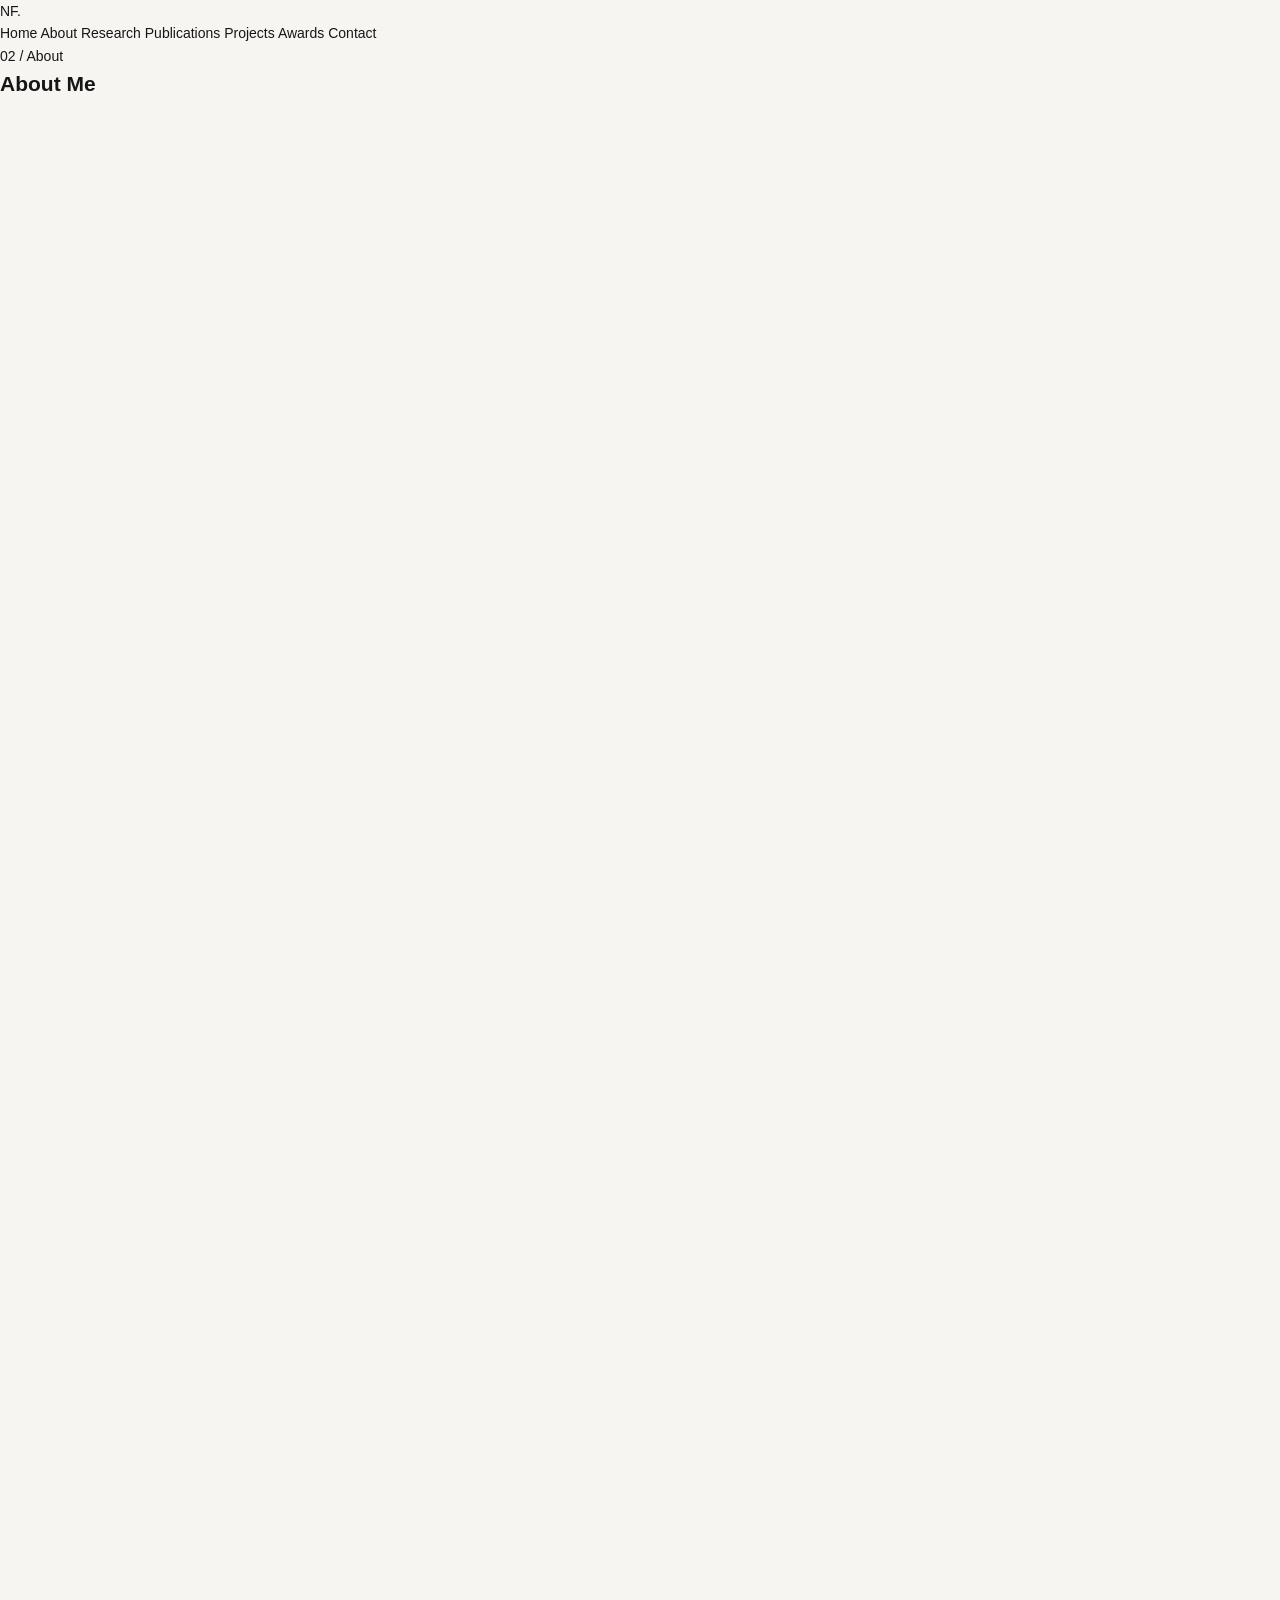
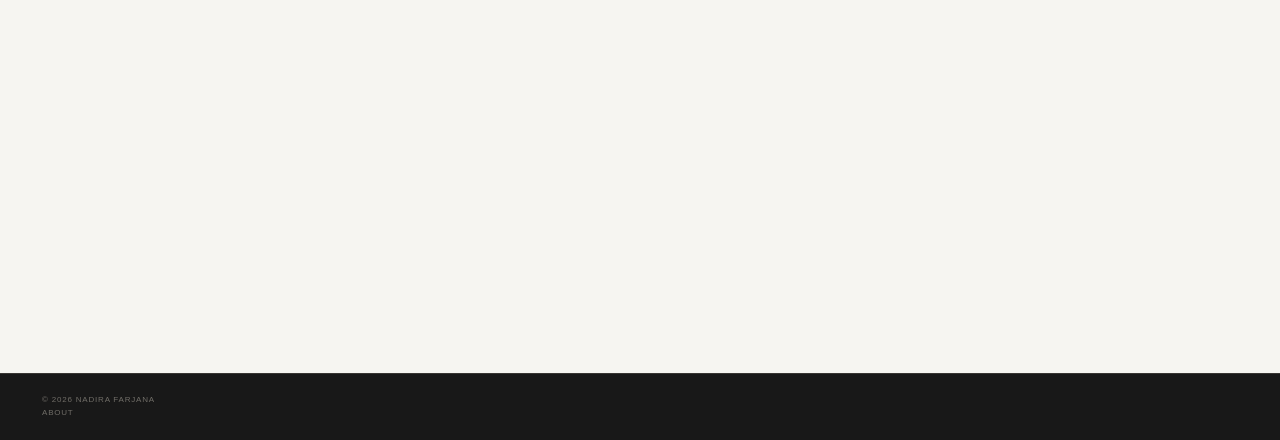
==== about.html @ f5e03be6 "Create about.html" ====
<!DOCTYPE html>
<html lang="en">
<head>
    <meta charset="UTF-8">
    <meta name="viewport" content="width=device-width, initial-scale=1.0">
    <title>About | Nadira Farjana</title>
    <link rel="stylesheet" href="style.css">
</head>

<body>

<header class="site-header">
    <div class="container nav-wrap">
        <a href="index.html" class="logo">NF.</a>

        <nav class="nav">
            <a href="index.html">Home</a>
            <a href="about.html" class="active">About</a>
            <a href="research.html">Research</a>
            <a href="publications.html">Publications</a>
            <a href="projects.html">Projects</a>
            <a href="awards.html">Awards</a>
            <a href="contact.html">Contact</a>
        </nav>
    </div>
</header>


<main>

<section class="page-header">
    <div class="container">
        <p class="eyebrow">02 / About</p>
        <h1>About Me</h1>
    </div>
</section>


<section class="section">
    <div class="container two-column">

        <div>
            <h2>Background</h2>
        </div>

        <div class="content-text">
            <p>
                I am an Electrical and Electronic Engineering researcher
                interested in the intersection of intelligent systems,
                emerging semiconductor materials and sustainable energy.
            </p>

            <p>
                My research experience spans photovoltaic device simulation,
                density functional theory, machine learning, computer vision,
                embedded systems and renewable-energy technologies.
            </p>

            <p>
                I enjoy combining computational modelling with practical
                engineering approaches to investigate problems in energy,
                materials and intelligent systems.
            </p>
        </div>

    </div>
</section>


<section class="section section-light">
    <div class="container">

        <div class="section-heading">
            <span>01</span>
            <h2>Education</h2>
        </div>

        <div class="timeline">

            <article class="timeline-item">
                <div class="timeline-date">BSc</div>

                <div>
                    <h3>Electrical & Electronic Engineering</h3>
                    <p>Jamalpur Science & Technology University</p>
                    <p>CGPA: 3.63 / 4.00 · 3rd / 33</p>
                </div>
            </article>

        </div>

    </div>
</section>


<section class="section">
    <div class="container">

        <div class="section-heading">
            <span>02</span>
            <h2>Technical Skills</h2>
        </div>

        <div class="skills-grid">

            <div>
                <h3>Computational</h3>
                <p>DFT · Quantum ESPRESSO · SCAPS-1D · VESTA</p>
            </div>

            <div>
                <h3>Programming</h3>
                <p>Python · MATLAB · C/C++ · Bash</p>
            </div>

            <div>
                <h3>AI & Computer Vision</h3>
                <p>YOLO · Deep Learning · OpenCV · Machine Learning</p>
            </div>

            <div>
                <h3>Embedded Systems</h3>
                <p>Arduino · Raspberry Pi · IoT · Sensors</p>
            </div>

        </div>

    </div>
</section>

</main>


<footer>
    <div class="container footer-wrap">
        <p>© 2026 Nadira Farjana</p>
        <p>About</p>
    </div>
</footer>

<script src="script.js"></script>
</body>
</html>
---- style.css ----
:root {
    --bg: #f6f5f1;
    --text: #161616;
    --muted: #77746d;
    --line: #d4d1ca;
    --dark: #181818;

    --serif: "Playfair Display", Georgia, serif;
    --sans: "DM Sans", Arial, sans-serif;

    --page: 1460px;
}


/* ======================================================
   RESET
====================================================== */

* {
    margin: 0;
    padding: 0;
    box-sizing: border-box;
}

html {
    scroll-behavior: smooth;
}

body {
    background: var(--bg);
    color: var(--text);

    font-family: var(--sans);

    font-size: 14px;
    line-height: 1.6;

    overflow-x: hidden;
}

a {
    color: inherit;
    text-decoration: none;
}

button {
    font-family: inherit;
}

::selection {
    background: var(--text);
    color: var(--bg);
}


/* ======================================================
   HEADER
====================================================== */

.header {
    position: absolute;

    top: 0;
    left: 0;

    width: 100%;

    height: 78px;

    padding: 0 42px;

    display: flex;
    align-items: center;
    justify-content: space-between;

    z-index: 20;
}

.site-name {
    font-size: 11px;

    text-transform: uppercase;
    letter-spacing: .08em;
}

.main-nav {
    display: flex;

    align-items: center;

    gap: 27px;
}

.main-nav a {
    font-size: 10px;

    text-transform: uppercase;
    letter-spacing: .08em;

    position: relative;
}

.main-nav a::after {
    content: "";

    position: absolute;

    left: 0;
    bottom: -5px;

    width: 0;
    height: 1px;

    background: var(--text);

    transition: width .25s ease;
}

.main-nav a:hover::after {
    width: 100%;
}

.menu-toggle {
    display: none;

    border: 0;
    background: transparent;

    font-size: 10px;

    letter-spacing: .1em;

    cursor: pointer;
}


/* ======================================================
   MOBILE MENU
====================================================== */

.mobile-menu {
    position: fixed;

    inset: 0;

    z-index: 100;

    background: var(--dark);

    color: var(--bg);

    padding: 30px;

    transform: translateY(-100%);

    transition: transform .5s cubic-bezier(.77, 0, .18, 1);
}

.mobile-menu.open {
    transform: translateY(0);
}

.menu-close {
    position: absolute;

    top: 30px;
    right: 30px;

    border: 0;
    background: none;

    color: var(--bg);

    font-size: 10px;

    letter-spacing: .1em;

    cursor: pointer;
}

.mobile-menu nav {
    height: 100%;

    display: flex;
    flex-direction: column;

    justify-content: center;

    gap: 12px;
}

.mobile-menu nav a {
    font-family: var(--serif);

    font-size: clamp(35px, 8vw, 75px);

    line-height: 1.05;
}


/* ======================================================
   INTRO
====================================================== */

.intro {
    width: min(calc(100% - 84px), var(--page));

    margin: auto;

    min-height: 100vh;

    padding-top: 145px;
    padding-bottom: 75px;

    display: flex;
    flex-direction: column;
    justify-content: space-between;
}

.intro-meta {
    display: flex;

    justify-content: space-between;

    border-bottom: 1px solid var(--line);

    padding-bottom: 12px;

    font-size: 9px;

    text-transform: uppercase;
    letter-spacing: .13em;
}

.intro-meta span:last-child {
    color: var(--muted);
}

.intro-name {
    padding: 60px 0 60px;
}

.intro-name h1 {
    font-family: var(--serif);

    font-weight: 400;

    font-size: clamp(95px, 15vw, 220px);

    line-height: .78;

    letter-spacing: -.065em;
}

.name-second {
    margin-left: 22%;
    color: var(--muted);
}

.intro-bottom {
    display: grid;

    grid-template-columns: 210px minmax(0, 650px);

    justify-content: space-between;

    align-items: end;

    gap: 60px;
}

.portrait {
    width: 100%;

    aspect-ratio: 1 / 1;

    overflow: hidden;
}

.portrait img {
    width: 100%;
    height: 100%;

    object-fit: cover;

    filter: grayscale(100%);

    transition:
        filter .5s ease,
        transform .5s ease;
}

.portrait:hover img {
    filter: grayscale(0);
    transform: scale(1.02);
}

.intro-statement p {
    font-family: var(--serif);

    font-size: clamp(27px, 3vw, 43px);

    line-height: 1.15;

    letter-spacing: -.025em;
}

.intro-statement em {
    color: var(--muted);

    font-style: normal;
}

.intro-links {
    display: flex;

    gap: 35px;

    margin-top: 35px;
}

.intro-links a {
    border-bottom: 1px solid var(--text);

    padding-bottom: 4px;

    font-size: 9px;

    text-transform: uppercase;
    letter-spacing: .1em;
}


/* ======================================================
   GENERAL SECTION
====================================================== */

.section {
    width: min(calc(100% - 84px), var(--page));

    margin: auto;

    display: grid;

    grid-template-columns: 170px 1fr;

    gap: 60px;

    border-top: 1px solid var(--line);

    padding: 105px 0 125px;
}

.section-label {
    font-size: 9px;

    color: var(--muted);

    text-transform: uppercase;

    letter-spacing: .13em;
}

.section-label span {
    color: var(--text);

    margin-right: 10px;
}

.section-main {
    min-width: 0;
}


/* ======================================================
   PERSONAL
====================================================== */

.personal-copy {
    max-width: 800px;
}

.personal-copy h2 {
    font-family: var(--serif);

    font-size: clamp(60px, 7vw, 105px);

    font-weight: 400;

    line-height: .9;

    letter-spacing: -.055em;

    margin-bottom: 55px;
}

.personal-copy h2 em {
    color: var(--muted);

    font-style: normal;
}

.large-copy {
    font-family: var(--serif);

    font-size: clamp(23px, 2.4vw, 35px);

    line-height: 1.25;

    letter-spacing: -.02em;

    margin-bottom: 30px;
}

.personal-copy > p:last-child {
    max-width: 680px;

    color: #5e5a54;

    font-size: 13px;

    line-height: 1.8;
}

.personal-details {
    max-width: 430px;

    margin-top: 95px;

    margin-left: auto;

    border-top: 1px solid var(--line);
}

.detail {
    padding: 22px 0;

    border-bottom: 1px solid var(--line);
}

.detail span {
    display: block;

    margin-bottom: 7px;

    color: var(--muted);

    font-size: 8px;

    text-transform: uppercase;

    letter-spacing: .13em;
}

.detail strong {
    display: block;

    font-family: var(--serif);

    font-size: 19px;

    line-height: 1.25;

    font-weight: 400;
}

.detail p,
.detail a {
    display: block;

    margin-top: 6px;

    color: var(--muted);

    font-size: 10px;
}


/* ======================================================
   RESEARCH
====================================================== */

.research {
    background: var(--dark);

    color: var(--bg);

    width: 100%;

    padding-left: max(42px, calc((100vw - var(--page)) / 2));
    padding-right: max(42px, calc((100vw - var(--page)) / 2));

    border-top: 0;
}

.research .section-label,
.research .research-intro p,
.research .keywords {
    color: #89857e;
}

.research .section-label span {
    color: var(--bg);
}

.research-intro {
    display: grid;

    grid-template-columns: 1fr 280px;

    gap: 60px;

    margin-bottom: 95px;
}

.research-intro h2 {
    font-family: var(--serif);

    font-size: clamp(65px, 8vw, 120px);

    font-weight: 400;

    line-height: .85;

    letter-spacing: -.06em;
}

.research-intro h2 em {
    color: #74716b;

    font-style: normal;
}

.research-intro p {
    align-self: end;

    font-size: 12px;

    line-height: 1.7;
}

.research-items {
    border-top: 1px solid #45433f;
}

.research-item {
    display: grid;

    grid-template-columns: 75px 1fr;

    gap: 35px;

    max-width: 980px;

    padding: 42px 0;

    border-bottom: 1px solid #45433f;
}

.research-index {
    color: #77736d;

    font-size: 10px;
}

.research-item h3 {
    font-family: var(--serif);

    font-size: clamp(30px, 3.3vw, 49px);

    font-weight: 400;

    line-height: 1;

    letter-spacing: -.035em;
}

.research-item p {
    max-width: 590px;

    margin-top: 24px;

    color: #a29e96;

    font-size: 12px;

    line-height: 1.8;
}

.keywords {
    margin-top: 20px;

    font-size: 8px;

    text-transform: uppercase;

    letter-spacing: .08em;
}


/* ======================================================
   NEWS
====================================================== */

.news-heading {
    margin-bottom: 75px;
}

.news-heading h2 {
    font-family: var(--serif);

    font-size: clamp(60px, 7vw, 105px);

    font-weight: 400;

    line-height: .9;

    letter-spacing: -.055em;
}

.news-heading em {
    color: var(--muted);

    font-style: normal;
}

.news-list {
    border-top: 1px solid var(--line);
}

.news-row {
    display: grid;

    grid-template-columns: 80px minmax(0, 800px);

    gap: 40px;

    padding: 25px 0;

    border-bottom: 1px solid var(--line);
}

.news-row time {
    color: var(--muted);

    font-size: 10px;
}

.news-row p {
    font-family: var(--serif);

    font-size: clamp(19px, 2vw, 27px);

    line-height: 1.25;
}


/* ======================================================
   PUBLICATIONS
====================================================== */

.publication-list {
    border-top: 1px solid var(--line);
}

.publication-row {
    display: grid;

    grid-template-columns: 90px minmax(0, 850px);

    gap: 35px;

    padding: 42px 0;

    border-bottom: 1px solid var(--line);
}

.pub-year {
    color: var(--muted);

    font-size: 10px;
}

.pub-content h3 {
    font-family: var(--serif);

    font-size: clamp(24px, 2.4vw, 35px);

    font-weight: 400;

    line-height: 1.18;

    letter-spacing: -.025em;
}

.pub-content p {
    margin-top: 13px;

    color: var(--muted);

    font-size: 10px;
}

.pub-content a {
    display: inline-block;

    margin-top: 17px;

    border-bottom: 1px solid var(--text);

    padding-bottom: 3px;

    font-size: 9px;

    text-transform: uppercase;

    letter-spacing: .1em;
}


/* ======================================================
   PROJECTS
====================================================== */

.projects-intro {
    margin-bottom: 80px;
}

.projects-intro h2 {
    font-family: var(--serif);

    font-size: clamp(65px, 8vw, 115px);

    font-weight: 400;

    line-height: .85;

    letter-spacing: -.06em;
}

.projects-intro em {
    color: var(--muted);

    font-style: normal;
}

.project-list {
    border-top: 1px solid var(--line);
}

.project-row {
    display: grid;

    grid-template-columns: 55px minmax(0, 1fr) 220px 30px;

    align-items: center;

    gap: 20px;

    padding: 22px 0;

    border-bottom: 1px solid var(--line);

    transition: padding .3s ease;
}

.project-row:hover {
    padding-left: 12px;
}

.project-number {
    color: var(--muted);

    font-size: 9px;
}

.project-title {
    font-family: var(--serif);

    font-size: clamp(20px, 2vw, 28px);

    line-height: 1.15;
}

.project-type {
    color: var(--muted);

    font-size: 9px;

    text-transform: uppercase;

    letter-spacing: .08em;
}

.project-arrow {
    font-size: 14px;
}


/* ======================================================
   AWARDS
====================================================== */

.award-list {
    border-top: 1px solid var(--line);
}

.award-row {
    display: grid;

    grid-template-columns: 80px minmax(0, 700px);

    gap: 40px;

    padding: 27px 0;

    border-bottom: 1px solid var(--line);
}

.award-row time {
    color: var(--muted);

    font-size: 10px;
}

.award-row strong {
    font-family: var(--serif);

    font-size: 25px;

    font-weight: 400;
}

.award-row p {
    margin-top: 3px;

    color: var(--muted);

    font-size: 11px;
}


/* ======================================================
   CONTACT
====================================================== */

.contact {
    width: 100%;

    background: var(--dark);

    color: var(--bg);

    padding:
        45px
        max(42px, calc((100vw - var(--page)) / 2))
        60px;
}

.contact-top {
    display: flex;

    justify-content: space-between;

    padding-bottom: 15px;

    border-bottom: 1px solid #45433f;

    color: #85817a;

    font-size: 9px;

    text-transform: uppercase;

    letter-spacing: .13em;
}

.contact-content {
    max-width: 1000px;

    padding: 110px 0 100px;
}

.contact-content h2 {
    font-family: var(--serif);

    font-size: clamp(75px, 10vw, 145px);

    font-weight: 400;

    line-height: .8;

    letter-spacing: -.065em;
}

.contact-content h2 em {
    display: block;

    color: #74716b;

    font-style: normal;
}

.contact-content p {
    max-width: 490px;

    margin-top: 55px;

    color: #a09c94;

    font-size: 12px;

    line-height: 1.8;
}

.contact-email {
    display: inline-block;

    margin-top: 35px;

    border-bottom: 1px solid #77736d;

    padding-bottom: 6px;

    font-family: var(--serif);

    font-size: clamp(22px, 3vw, 38px);
}

.contact-links {
    display: flex;

    gap: 28px;

    padding-top: 25px;

    border-top: 1px solid #45433f;
}

.contact-links a {
    color: #9b9790;

    font-size: 9px;

    text-transform: uppercase;

    letter-spacing: .1em;
}

.contact-links a:hover {
    color: var(--bg);
}


/* ======================================================
   FOOTER
====================================================== */

footer {
    width: 100%;

    background: var(--dark);

    border-top: 1px solid #383633;

    color: #706d67;

    padding:
        20px
        max(42px, calc((100vw - var(--page)) / 2));

    display: grid;

    grid-template-columns: 1fr 1fr 1fr;

    font-size: 8px;

    text-transform: uppercase;

    letter-spacing: .1em;
}

footer span:nth-child(2) {
    text-align: center;
}

footer span:last-child {
    text-align: right;
}


/* ======================================================
   REVEAL
====================================================== */

.section,
.project-row,
.publication-row,
.news-row,
.award-row {
    opacity: 0;

    transform: translateY(25px);

    transition:
        opacity .7s ease,
        transform .7s ease;
}

.visible {
    opacity: 1;

    transform: translateY(0);
}


/* ======================================================
   RESPONSIVE
====================================================== */

@media (max-width: 900px) {

    .header {
        padding: 0 25px;
    }

    .main-nav {
        display: none;
    }

    .menu-toggle {
        display: block;
    }

    .intro,
    .section {
        width: calc(100% - 50px);
    }

    .intro-name h1 {
        font-size: clamp(80px, 16vw, 150px);
    }

    .intro-bottom {
        grid-template-columns: 160px 1fr;
    }

    .section {
        grid-template-columns: 100px 1fr;

        gap: 35px;
    }

    .research,
    .contact {
        padding-left: 25px;
        padding-right: 25px;
    }

    .project-row {
        grid-template-columns: 45px 1fr 30px;
    }

    .project-type {
        display: none;
    }

}


@media (max-width: 650px) {

    .header {
        height: 65px;
    }

    .intro {
        width: calc(100% - 34px);

        padding-top: 110px;
        padding-bottom: 55px;
    }

    .intro-meta {
        gap: 20px;
    }

    .intro-name {
        padding: 65px 0;
    }

    .intro-name h1 {
        font-size: clamp(65px, 20vw, 105px);
    }

    .name-second {
        margin-left: 13%;
    }

    .intro-bottom {
        display: block;
    }

    .portrait {
        width: 150px;

        margin-bottom: 45px;
    }

    .intro-statement p {
        font-size: 28px;
    }

    .intro-links {
        flex-direction: column;

        align-items: flex-start;

        gap: 18px;
    }

    .section {
        width: calc(100% - 34px);

        display: block;

        padding: 75px 0 85px;
    }

    .section-label {
        margin-bottom: 55px;
    }

    .personal-copy h2 {
        font-size: 58px;
    }

    .personal-details {
        margin-top: 65px;
    }

    .research {
        padding-left: 17px;
        padding-right: 17px;
    }

    .research-intro {
        display: block;

        margin-bottom: 65px;
    }

    .research-intro h2 {
        font-size: 65px;

        margin-bottom: 35px;
    }

    .research-item {
        display: block;

        padding: 35px 0;
    }

    .research-index {
        margin-bottom: 18px;
    }

    .research-item h3 {
        font-size: 34px;
    }

    .news-row {
        grid-template-columns: 50px 1fr;

        gap: 15px;
    }

    .news-row p {
        font-size: 20px;
    }

    .publication-row {
        grid-template-columns: 50px 1fr;

        gap: 15px;
    }

    .pub-content h3 {
        font-size: 23px;
    }

    .project-row {
        grid-template-columns: 35px 1fr 20px;

        gap: 10px;
    }

    .project-title {
        font-size: 21px;
    }

    .award-row {
        grid-template-columns: 50px 1fr;

        gap: 15px;
    }

    .award-row strong {
        font-size: 22px;
    }

    .contact {
        padding-left: 17px;
        padding-right: 17px;
    }

    .contact-content {
        padding: 85px 0;
    }

    .contact-content h2 {
        font-size: 75px;
    }

    .contact-email {
        font-size: 22px;

        overflow-wrap: anywhere;
    }

    .contact-links {
        flex-wrap: wrap;
    }

    footer {
        padding-left: 17px;
        padding-right: 17px;

        display: block;
    }

    footer span {
        display: block;

        margin-bottom: 7px;
    }

    footer span:nth-child(2),
    footer span:last-child {
        text-align: left;
    }

}


@media (prefers-reduced-motion: reduce) {

    html {
        scroll-behavior: auto;
    }

    *,
    *::before,
    *::after {
        transition: none !important;
    }

}
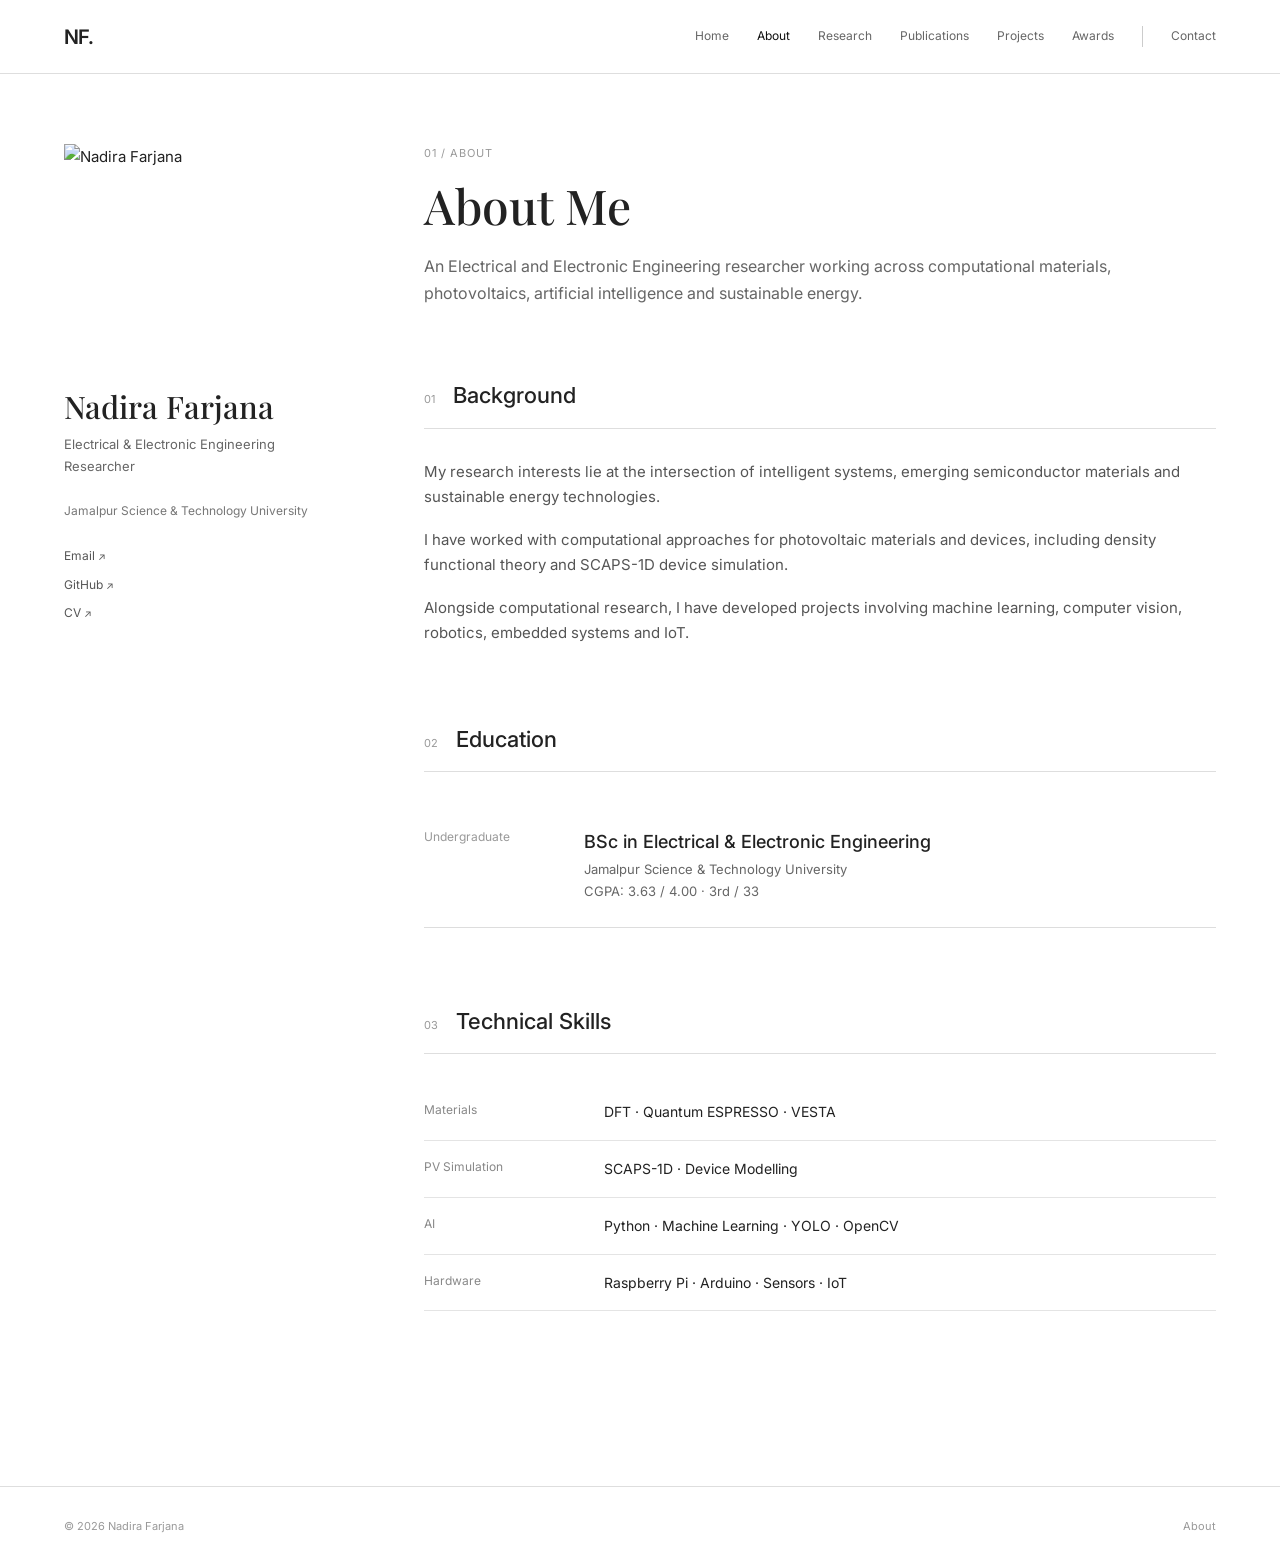
==== commit 69b95bb4: "Update about.html" ====
--- a/about.html
+++ b/about.html
@@ -1,143 +1,207 @@
 <!DOCTYPE html>
 <html lang="en">
+
 <head>
     <meta charset="UTF-8">
     <meta name="viewport" content="width=device-width, initial-scale=1.0">
+
     <title>About | Nadira Farjana</title>
+
     <link rel="stylesheet" href="style.css">
 </head>
 
 <body>
 
-<header class="site-header">
-    <div class="container nav-wrap">
+<header class="header">
+    <div class="container header-inner">
+
         <a href="index.html" class="logo">NF.</a>
 
-        <nav class="nav">
+        <nav class="navigation">
             <a href="index.html">Home</a>
-            <a href="about.html" class="active">About</a>
+            <a href="about.html">About</a>
             <a href="research.html">Research</a>
             <a href="publications.html">Publications</a>
             <a href="projects.html">Projects</a>
             <a href="awards.html">Awards</a>
-            <a href="contact.html">Contact</a>
+            <a href="contact.html" class="contact-nav">Contact</a>
         </nav>
+
     </div>
 </header>
 
 
-<main>
-
-<section class="page-header">
-    <div class="container">
-        <p class="eyebrow">02 / About</p>
+<main class="container page-layout">
+
+<aside class="profile-sidebar">
+
+    <img
+        src="assets/Professional Hijab Portrait Profile.png"
+        class="profile-photo"
+        alt="Nadira Farjana"
+    >
+
+    <h1>Nadira Farjana</h1>
+
+    <p class="profile-title">
+        Electrical & Electronic Engineering Researcher
+    </p>
+
+    <p class="profile-affiliation">
+        Jamalpur Science & Technology University
+    </p>
+
+    <div class="profile-links">
+        <a href="mailto:nadirafarjanaiva@gmail.com">Email</a>
+        <a href="https://github.com/nadirafarjana" target="_blank">GitHub</a>
+        <a href="assets/Nadira Farjana.pdf" target="_blank">CV</a>
+    </div>
+
+</aside>
+
+
+<section class="content">
+
+    <div class="page-intro">
+
+        <span class="page-number">01 / ABOUT</span>
+
         <h1>About Me</h1>
-    </div>
+
+        <p>
+            An Electrical and Electronic Engineering researcher
+            working across computational materials, photovoltaics,
+            artificial intelligence and sustainable energy.
+        </p>
+
+    </div>
+
+
+    <section class="content-section">
+
+        <div class="section-title">
+            <span>01</span>
+            <h2>Background</h2>
+        </div>
+
+        <div class="section-text">
+
+            <p>
+                My research interests lie at the intersection of
+                intelligent systems, emerging semiconductor materials
+                and sustainable energy technologies.
+            </p>
+
+            <p>
+                I have worked with computational approaches for
+                photovoltaic materials and devices, including
+                density functional theory and SCAPS-1D device
+                simulation.
+            </p>
+
+            <p>
+                Alongside computational research, I have developed
+                projects involving machine learning, computer vision,
+                robotics, embedded systems and IoT.
+            </p>
+
+        </div>
+
+    </section>
+
+
+    <section class="content-section">
+
+        <div class="section-title">
+            <span>02</span>
+            <h2>Education</h2>
+        </div>
+
+        <div class="education-item">
+
+            <span class="education-date">
+                Undergraduate
+            </span>
+
+            <div>
+
+                <h3>
+                    BSc in Electrical & Electronic Engineering
+                </h3>
+
+                <p>
+                    Jamalpur Science & Technology University
+                </p>
+
+                <p>
+                    CGPA: 3.63 / 4.00 · 3rd / 33
+                </p>
+
+            </div>
+
+        </div>
+
+    </section>
+
+
+    <section class="content-section">
+
+        <div class="section-title">
+            <span>03</span>
+            <h2>Technical Skills</h2>
+        </div>
+
+
+        <div class="info-table">
+
+            <div class="info-row">
+                <span class="info-label">Materials</span>
+                <span class="info-value">
+                    DFT · Quantum ESPRESSO · VESTA
+                </span>
+            </div>
+
+            <div class="info-row">
+                <span class="info-label">PV Simulation</span>
+                <span class="info-value">
+                    SCAPS-1D · Device Modelling
+                </span>
+            </div>
+
+            <div class="info-row">
+                <span class="info-label">AI</span>
+                <span class="info-value">
+                    Python · Machine Learning · YOLO · OpenCV
+                </span>
+            </div>
+
+            <div class="info-row">
+                <span class="info-label">Hardware</span>
+                <span class="info-value">
+                    Raspberry Pi · Arduino · Sensors · IoT
+                </span>
+            </div>
+
+        </div>
+
+    </section>
+
+
 </section>
 
-
-<section class="section">
-    <div class="container two-column">
-
-        <div>
-            <h2>Background</h2>
-        </div>
-
-        <div class="content-text">
-            <p>
-                I am an Electrical and Electronic Engineering researcher
-                interested in the intersection of intelligent systems,
-                emerging semiconductor materials and sustainable energy.
-            </p>
-
-            <p>
-                My research experience spans photovoltaic device simulation,
-                density functional theory, machine learning, computer vision,
-                embedded systems and renewable-energy technologies.
-            </p>
-
-            <p>
-                I enjoy combining computational modelling with practical
-                engineering approaches to investigate problems in energy,
-                materials and intelligent systems.
-            </p>
-        </div>
-
-    </div>
-</section>
-
-
-<section class="section section-light">
-    <div class="container">
-
-        <div class="section-heading">
-            <span>01</span>
-            <h2>Education</h2>
-        </div>
-
-        <div class="timeline">
-
-            <article class="timeline-item">
-                <div class="timeline-date">BSc</div>
-
-                <div>
-                    <h3>Electrical & Electronic Engineering</h3>
-                    <p>Jamalpur Science & Technology University</p>
-                    <p>CGPA: 3.63 / 4.00 · 3rd / 33</p>
-                </div>
-            </article>
-
-        </div>
-
-    </div>
-</section>
-
-
-<section class="section">
-    <div class="container">
-
-        <div class="section-heading">
-            <span>02</span>
-            <h2>Technical Skills</h2>
-        </div>
-
-        <div class="skills-grid">
-
-            <div>
-                <h3>Computational</h3>
-                <p>DFT · Quantum ESPRESSO · SCAPS-1D · VESTA</p>
-            </div>
-
-            <div>
-                <h3>Programming</h3>
-                <p>Python · MATLAB · C/C++ · Bash</p>
-            </div>
-
-            <div>
-                <h3>AI & Computer Vision</h3>
-                <p>YOLO · Deep Learning · OpenCV · Machine Learning</p>
-            </div>
-
-            <div>
-                <h3>Embedded Systems</h3>
-                <p>Arduino · Raspberry Pi · IoT · Sensors</p>
-            </div>
-
-        </div>
-
-    </div>
-</section>
-
 </main>
 
 
-<footer>
-    <div class="container footer-wrap">
+<footer class="footer">
+
+    <div class="container footer-inner">
         <p>© 2026 Nadira Farjana</p>
         <p>About</p>
     </div>
+
 </footer>
 
 <script src="script.js"></script>
+
 </body>
 </html>
--- a/style.css
+++ b/style.css
@@ -1,20 +1,18 @@
+/* =========================================================
+   NADIRA FARJANA — ACADEMIC RESEARCH PORTFOLIO
+   ========================================================= */
+
+@import url('https://fonts.googleapis.com/css2?family=Inter:wght@400;500;600&family=Playfair+Display:wght@500;600&display=swap');
+
 :root {
-    --bg: #f6f5f1;
-    --text: #161616;
-    --muted: #77746d;
-    --line: #d4d1ca;
-    --dark: #181818;
-
-    --serif: "Playfair Display", Georgia, serif;
-    --sans: "DM Sans", Arial, sans-serif;
-
-    --page: 1460px;
-}
-
-
-/* ======================================================
-   RESET
-====================================================== */
+    --bg: #ffffff;
+    --soft: #f7f7f5;
+    --text: #222;
+    --muted: #707070;
+    --light: #a0a0a0;
+    --line: #dedede;
+    --max: 1180px;
+}
 
 * {
     margin: 0;
@@ -29,13 +27,9 @@
 body {
     background: var(--bg);
     color: var(--text);
-
-    font-family: var(--sans);
-
-    font-size: 14px;
-    line-height: 1.6;
-
-    overflow-x: hidden;
+    font-family: "Inter", Arial, sans-serif;
+    font-size: 15px;
+    line-height: 1.7;
 }
 
 a {
@@ -43,1227 +37,695 @@
     text-decoration: none;
 }
 
-button {
-    font-family: inherit;
-}
-
-::selection {
-    background: var(--text);
-    color: var(--bg);
-}
-
-
-/* ======================================================
+img {
+    display: block;
+    max-width: 100%;
+}
+
+.container {
+    width: min(var(--max), 90%);
+    margin: auto;
+}
+
+
+/* =========================================================
    HEADER
-====================================================== */
+   ========================================================= */
 
 .header {
-    position: absolute;
-
+    height: 74px;
+    border-bottom: 1px solid var(--line);
+    background: rgba(255,255,255,.97);
+    position: sticky;
     top: 0;
-    left: 0;
-
-    width: 100%;
-
-    height: 78px;
-
-    padding: 0 42px;
-
+    z-index: 1000;
+}
+
+.header-inner {
+    height: 100%;
     display: flex;
     align-items: center;
     justify-content: space-between;
-
-    z-index: 20;
-}
-
-.site-name {
-    font-size: 11px;
-
-    text-transform: uppercase;
-    letter-spacing: .08em;
-}
-
-.main-nav {
+}
+
+.logo {
+    font-size: 20px;
+    font-weight: 600;
+    letter-spacing: -1px;
+}
+
+.navigation {
     display: flex;
-
     align-items: center;
-
-    gap: 27px;
-}
-
-.main-nav a {
-    font-size: 10px;
-
-    text-transform: uppercase;
-    letter-spacing: .08em;
-
-    position: relative;
-}
-
-.main-nav a::after {
-    content: "";
-
-    position: absolute;
-
-    left: 0;
-    bottom: -5px;
-
-    width: 0;
-    height: 1px;
-
-    background: var(--text);
-
-    transition: width .25s ease;
-}
-
-.main-nav a:hover::after {
-    width: 100%;
-}
-
-.menu-toggle {
-    display: none;
-
-    border: 0;
-    background: transparent;
-
-    font-size: 10px;
-
-    letter-spacing: .1em;
-
-    cursor: pointer;
-}
-
-
-/* ======================================================
-   MOBILE MENU
-====================================================== */
-
-.mobile-menu {
-    position: fixed;
-
-    inset: 0;
-
-    z-index: 100;
-
-    background: var(--dark);
-
-    color: var(--bg);
-
-    padding: 30px;
-
-    transform: translateY(-100%);
-
-    transition: transform .5s cubic-bezier(.77, 0, .18, 1);
-}
-
-.mobile-menu.open {
-    transform: translateY(0);
-}
-
-.menu-close {
-    position: absolute;
-
-    top: 30px;
-    right: 30px;
-
-    border: 0;
-    background: none;
-
-    color: var(--bg);
-
-    font-size: 10px;
-
-    letter-spacing: .1em;
-
-    cursor: pointer;
-}
-
-.mobile-menu nav {
-    height: 100%;
-
+    gap: 28px;
+}
+
+.navigation a {
+    font-size: 12px;
+    color: #666;
+    transition: .2s;
+}
+
+.navigation a:hover,
+.navigation a.active {
+    color: #111;
+}
+
+.contact-nav {
+    border-left: 1px solid #ccc;
+    padding-left: 28px;
+}
+
+
+/* =========================================================
+   PAGE LAYOUT
+   ========================================================= */
+
+.page-layout {
+    display: grid;
+    grid-template-columns: 280px 1fr;
+    gap: 80px;
+    padding: 70px 0 100px;
+}
+
+
+/* =========================================================
+   PROFILE SIDEBAR
+   ========================================================= */
+
+.profile-sidebar {
+    position: sticky;
+    top: 115px;
+    align-self: start;
+}
+
+.profile-photo {
+    width: 190px;
+    height: 220px;
+    object-fit: cover;
+    object-position: center;
+    margin-bottom: 25px;
+}
+
+.profile-sidebar h1 {
+    font-family: "Playfair Display", Georgia, serif;
+    font-size: 31px;
+    line-height: 1.15;
+    font-weight: 500;
+    margin-bottom: 8px;
+}
+
+.profile-title {
+    font-size: 13px;
+    color: #666;
+    margin-bottom: 24px;
+}
+
+.profile-affiliation {
+    font-size: 12px;
+    line-height: 1.7;
+    color: #777;
+    margin-bottom: 25px;
+}
+
+.profile-links {
     display: flex;
     flex-direction: column;
-
-    justify-content: center;
-
-    gap: 12px;
-}
-
-.mobile-menu nav a {
-    font-family: var(--serif);
-
-    font-size: clamp(35px, 8vw, 75px);
-
-    line-height: 1.05;
-}
-
-
-/* ======================================================
-   INTRO
-====================================================== */
-
-.intro {
-    width: min(calc(100% - 84px), var(--page));
-
-    margin: auto;
-
-    min-height: 100vh;
-
-    padding-top: 145px;
-    padding-bottom: 75px;
-
+    gap: 8px;
+}
+
+.profile-links a {
+    font-size: 12px;
+    color: #555;
+}
+
+.profile-links a:hover {
+    color: #111;
+}
+
+.profile-links a::after {
+    content: " ↗";
+    font-size: 10px;
+}
+
+
+/* =========================================================
+   MAIN CONTENT
+   ========================================================= */
+
+.content {
+    min-width: 0;
+}
+
+.page-intro {
+    margin-bottom: 70px;
+}
+
+.page-number {
+    display: block;
+    font-size: 11px;
+    color: #999;
+    letter-spacing: 1px;
+    margin-bottom: 15px;
+}
+
+.page-intro h1 {
+    font-family: "Playfair Display", Georgia, serif;
+    font-size: 48px;
+    line-height: 1.15;
+    font-weight: 500;
+    margin-bottom: 20px;
+}
+
+.page-intro p {
+    max-width: 720px;
+    color: #666;
+    font-size: 16px;
+}
+
+
+/* =========================================================
+   SECTION
+   ========================================================= */
+
+.content-section {
+    margin-bottom: 75px;
+}
+
+.section-title {
     display: flex;
-    flex-direction: column;
+    align-items: baseline;
+    gap: 18px;
+    border-bottom: 1px solid var(--line);
+    padding-bottom: 13px;
+    margin-bottom: 30px;
+}
+
+.section-title span {
+    font-size: 11px;
+    color: #999;
+}
+
+.section-title h2 {
+    font-size: 22px;
+    font-weight: 500;
+}
+
+.section-text {
+    max-width: 760px;
+}
+
+.section-text p {
+    margin-bottom: 17px;
+    color: #555;
+}
+
+
+/* =========================================================
+   HOME
+   ========================================================= */
+
+.home-intro {
+    padding: 10px 0 65px;
+}
+
+.home-intro h2 {
+    font-family: "Playfair Display", Georgia, serif;
+    font-size: 38px;
+    font-weight: 500;
+    line-height: 1.3;
+    max-width: 750px;
+}
+
+.home-intro p {
+    max-width: 700px;
+    color: #666;
+    margin-top: 20px;
+}
+
+.research-columns {
+    display: grid;
+    grid-template-columns: repeat(3, 1fr);
+    gap: 35px;
+}
+
+.research-column {
+    border-top: 1px solid #222;
+    padding-top: 15px;
+}
+
+.research-column .small-number {
+    font-size: 11px;
+    color: #999;
+}
+
+.research-column h3 {
+    font-size: 17px;
+    font-weight: 500;
+    margin: 14px 0 8px;
+}
+
+.research-column p {
+    font-size: 13px;
+    color: #666;
+}
+
+
+/* =========================================================
+   PERSONAL INFO
+   ========================================================= */
+
+.info-table {
+    width: 100%;
+}
+
+.info-row {
+    display: grid;
+    grid-template-columns: 180px 1fr;
+    padding: 16px 0;
+    border-bottom: 1px solid #e4e4e4;
+}
+
+.info-label {
+    font-size: 12px;
+    color: #888;
+}
+
+.info-value {
+    font-size: 14px;
+}
+
+
+/* =========================================================
+   NEWS
+   ========================================================= */
+
+.news-item {
+    display: grid;
+    grid-template-columns: 90px 1fr;
+    gap: 25px;
+    padding: 18px 0;
+    border-bottom: 1px solid #e3e3e3;
+}
+
+.news-date {
+    font-size: 12px;
+    color: #999;
+}
+
+.news-content {
+    font-size: 14px;
+}
+
+
+/* =========================================================
+   RESEARCH
+   ========================================================= */
+
+.research-block {
+    display: grid;
+    grid-template-columns: 70px 1fr;
+    gap: 25px;
+    padding: 45px 0;
+    border-bottom: 1px solid var(--line);
+}
+
+.research-number {
+    font-size: 12px;
+    color: #999;
+}
+
+.research-block h2 {
+    font-size: 26px;
+    font-weight: 500;
+    margin: 5px 0 12px;
+}
+
+.research-category {
+    font-size: 10px;
+    letter-spacing: 1.5px;
+    color: #888;
+    text-transform: uppercase;
+}
+
+.research-block p {
+    max-width: 720px;
+    color: #666;
+    font-size: 14px;
+}
+
+.keyword-list {
+    display: flex;
+    flex-wrap: wrap;
+    gap: 7px;
+    margin-top: 20px;
+}
+
+.keyword {
+    border: 1px solid #ddd;
+    padding: 4px 9px;
+    font-size: 10px;
+    color: #666;
+}
+
+
+/* =========================================================
+   EDUCATION
+   ========================================================= */
+
+.education-item {
+    display: grid;
+    grid-template-columns: 130px 1fr;
+    gap: 30px;
+    padding: 25px 0;
+    border-bottom: 1px solid #ddd;
+}
+
+.education-date {
+    font-size: 12px;
+    color: #999;
+}
+
+.education-item h3 {
+    font-size: 18px;
+    font-weight: 500;
+}
+
+.education-item p {
+    font-size: 13px;
+    color: #666;
+}
+
+
+/* =========================================================
+   PUBLICATIONS
+   ========================================================= */
+
+.publication-item {
+    display: grid;
+    grid-template-columns: 60px 1fr;
+    gap: 25px;
+    padding: 35px 0;
+    border-bottom: 1px solid #ddd;
+}
+
+.publication-number {
+    font-size: 12px;
+    color: #999;
+}
+
+.publication-year {
+    font-size: 10px;
+    letter-spacing: 1.5px;
+    color: #999;
+    text-transform: uppercase;
+}
+
+.publication-item h2 {
+    font-size: 19px;
+    line-height: 1.5;
+    font-weight: 500;
+    margin: 8px 0;
+}
+
+.publication-item p {
+    font-size: 13px;
+    color: #666;
+}
+
+.publication-link {
+    display: inline-block;
+    margin-top: 10px;
+    border-bottom: 1px solid #222;
+    font-size: 12px;
+}
+
+
+/* =========================================================
+   PROJECTS
+   ========================================================= */
+
+.project-card {
+    display: grid;
+    grid-template-columns: 250px 1fr;
+    gap: 30px;
+    padding: 30px 0;
+    border-bottom: 1px solid #ddd;
+}
+
+.project-image {
+    width: 250px;
+    height: 165px;
+    object-fit: cover;
+    background: #f4f4f4;
+}
+
+.project-number {
+    font-size: 11px;
+    color: #999;
+}
+
+.project-card h2 {
+    font-size: 20px;
+    font-weight: 500;
+    margin: 7px 0 10px;
+}
+
+.project-card p {
+    font-size: 13px;
+    color: #666;
+}
+
+.project-tools {
+    font-size: 11px !important;
+    color: #888 !important;
+    margin-top: 12px;
+}
+
+
+/* =========================================================
+   AWARDS
+   ========================================================= */
+
+.award-item {
+    display: grid;
+    grid-template-columns: 90px 1fr 120px;
+    gap: 25px;
+    align-items: start;
+    padding: 20px 0;
+    border-bottom: 1px solid #ddd;
+}
+
+.award-year {
+    font-size: 12px;
+    color: #999;
+}
+
+.award-item h3 {
+    font-size: 16px;
+    font-weight: 500;
+}
+
+.award-item p {
+    font-size: 13px;
+    color: #666;
+}
+
+.award-position {
+    font-size: 11px;
+    text-align: right;
+    color: #777;
+}
+
+
+/* =========================================================
+   CONTACT
+   ========================================================= */
+
+.contact-box {
+    border-top: 1px solid #222;
+}
+
+.contact-row {
+    display: grid;
+    grid-template-columns: 130px 1fr;
+    padding: 20px 0;
+    border-bottom: 1px solid #ddd;
+}
+
+.contact-label {
+    font-size: 12px;
+    color: #888;
+}
+
+.contact-value {
+    font-size: 14px;
+}
+
+.contact-value a {
+    border-bottom: 1px solid #aaa;
+}
+
+
+/* =========================================================
+   CV BUTTON
+   ========================================================= */
+
+.cv-button {
+    display: inline-block;
+    margin-top: 25px;
+    border: 1px solid #222;
+    padding: 8px 15px;
+    font-size: 12px;
+}
+
+.cv-button:hover {
+    background: #222;
+    color: #fff;
+}
+
+
+/* =========================================================
+   FOOTER
+   ========================================================= */
+
+.footer {
+    border-top: 1px solid var(--line);
+    padding: 30px 0;
+}
+
+.footer-inner {
+    display: flex;
     justify-content: space-between;
 }
 
-.intro-meta {
-    display: flex;
-
-    justify-content: space-between;
-
-    border-bottom: 1px solid var(--line);
-
-    padding-bottom: 12px;
-
-    font-size: 9px;
-
-    text-transform: uppercase;
-    letter-spacing: .13em;
-}
-
-.intro-meta span:last-child {
-    color: var(--muted);
-}
-
-.intro-name {
-    padding: 60px 0 60px;
-}
-
-.intro-name h1 {
-    font-family: var(--serif);
-
-    font-weight: 400;
-
-    font-size: clamp(95px, 15vw, 220px);
-
-    line-height: .78;
-
-    letter-spacing: -.065em;
-}
-
-.name-second {
-    margin-left: 22%;
-    color: var(--muted);
-}
-
-.intro-bottom {
-    display: grid;
-
-    grid-template-columns: 210px minmax(0, 650px);
-
-    justify-content: space-between;
-
-    align-items: end;
-
-    gap: 60px;
-}
-
-.portrait {
-    width: 100%;
-
-    aspect-ratio: 1 / 1;
-
-    overflow: hidden;
-}
-
-.portrait img {
-    width: 100%;
-    height: 100%;
-
-    object-fit: cover;
-
-    filter: grayscale(100%);
-
-    transition:
-        filter .5s ease,
-        transform .5s ease;
-}
-
-.portrait:hover img {
-    filter: grayscale(0);
-    transform: scale(1.02);
-}
-
-.intro-statement p {
-    font-family: var(--serif);
-
-    font-size: clamp(27px, 3vw, 43px);
-
-    line-height: 1.15;
-
-    letter-spacing: -.025em;
-}
-
-.intro-statement em {
-    color: var(--muted);
-
-    font-style: normal;
-}
-
-.intro-links {
-    display: flex;
-
-    gap: 35px;
-
-    margin-top: 35px;
-}
-
-.intro-links a {
-    border-bottom: 1px solid var(--text);
-
-    padding-bottom: 4px;
-
-    font-size: 9px;
-
-    text-transform: uppercase;
-    letter-spacing: .1em;
-}
-
-
-/* ======================================================
-   GENERAL SECTION
-====================================================== */
-
-.section {
-    width: min(calc(100% - 84px), var(--page));
-
-    margin: auto;
-
-    display: grid;
-
-    grid-template-columns: 170px 1fr;
-
-    gap: 60px;
-
-    border-top: 1px solid var(--line);
-
-    padding: 105px 0 125px;
-}
-
-.section-label {
-    font-size: 9px;
-
-    color: var(--muted);
-
-    text-transform: uppercase;
-
-    letter-spacing: .13em;
-}
-
-.section-label span {
-    color: var(--text);
-
-    margin-right: 10px;
-}
-
-.section-main {
-    min-width: 0;
-}
-
-
-/* ======================================================
-   PERSONAL
-====================================================== */
-
-.personal-copy {
-    max-width: 800px;
-}
-
-.personal-copy h2 {
-    font-family: var(--serif);
-
-    font-size: clamp(60px, 7vw, 105px);
-
-    font-weight: 400;
-
-    line-height: .9;
-
-    letter-spacing: -.055em;
-
-    margin-bottom: 55px;
-}
-
-.personal-copy h2 em {
-    color: var(--muted);
-
-    font-style: normal;
-}
-
-.large-copy {
-    font-family: var(--serif);
-
-    font-size: clamp(23px, 2.4vw, 35px);
-
-    line-height: 1.25;
-
-    letter-spacing: -.02em;
-
-    margin-bottom: 30px;
-}
-
-.personal-copy > p:last-child {
-    max-width: 680px;
-
-    color: #5e5a54;
-
-    font-size: 13px;
-
-    line-height: 1.8;
-}
-
-.personal-details {
-    max-width: 430px;
-
-    margin-top: 95px;
-
-    margin-left: auto;
-
-    border-top: 1px solid var(--line);
-}
-
-.detail {
-    padding: 22px 0;
-
-    border-bottom: 1px solid var(--line);
-}
-
-.detail span {
-    display: block;
-
-    margin-bottom: 7px;
-
-    color: var(--muted);
-
-    font-size: 8px;
-
-    text-transform: uppercase;
-
-    letter-spacing: .13em;
-}
-
-.detail strong {
-    display: block;
-
-    font-family: var(--serif);
-
-    font-size: 19px;
-
-    line-height: 1.25;
-
-    font-weight: 400;
-}
-
-.detail p,
-.detail a {
-    display: block;
-
-    margin-top: 6px;
-
-    color: var(--muted);
-
-    font-size: 10px;
-}
-
-
-/* ======================================================
-   RESEARCH
-====================================================== */
-
-.research {
-    background: var(--dark);
-
-    color: var(--bg);
-
-    width: 100%;
-
-    padding-left: max(42px, calc((100vw - var(--page)) / 2));
-    padding-right: max(42px, calc((100vw - var(--page)) / 2));
-
-    border-top: 0;
-}
-
-.research .section-label,
-.research .research-intro p,
-.research .keywords {
-    color: #89857e;
-}
-
-.research .section-label span {
-    color: var(--bg);
-}
-
-.research-intro {
-    display: grid;
-
-    grid-template-columns: 1fr 280px;
-
-    gap: 60px;
-
-    margin-bottom: 95px;
-}
-
-.research-intro h2 {
-    font-family: var(--serif);
-
-    font-size: clamp(65px, 8vw, 120px);
-
-    font-weight: 400;
-
-    line-height: .85;
-
-    letter-spacing: -.06em;
-}
-
-.research-intro h2 em {
-    color: #74716b;
-
-    font-style: normal;
-}
-
-.research-intro p {
-    align-self: end;
-
-    font-size: 12px;
-
-    line-height: 1.7;
-}
-
-.research-items {
-    border-top: 1px solid #45433f;
-}
-
-.research-item {
-    display: grid;
-
-    grid-template-columns: 75px 1fr;
-
-    gap: 35px;
-
-    max-width: 980px;
-
-    padding: 42px 0;
-
-    border-bottom: 1px solid #45433f;
-}
-
-.research-index {
-    color: #77736d;
-
-    font-size: 10px;
-}
-
-.research-item h3 {
-    font-family: var(--serif);
-
-    font-size: clamp(30px, 3.3vw, 49px);
-
-    font-weight: 400;
-
-    line-height: 1;
-
-    letter-spacing: -.035em;
-}
-
-.research-item p {
-    max-width: 590px;
-
-    margin-top: 24px;
-
-    color: #a29e96;
-
-    font-size: 12px;
-
-    line-height: 1.8;
-}
-
-.keywords {
-    margin-top: 20px;
-
-    font-size: 8px;
-
-    text-transform: uppercase;
-
-    letter-spacing: .08em;
-}
-
-
-/* ======================================================
-   NEWS
-====================================================== */
-
-.news-heading {
-    margin-bottom: 75px;
-}
-
-.news-heading h2 {
-    font-family: var(--serif);
-
-    font-size: clamp(60px, 7vw, 105px);
-
-    font-weight: 400;
-
-    line-height: .9;
-
-    letter-spacing: -.055em;
-}
-
-.news-heading em {
-    color: var(--muted);
-
-    font-style: normal;
-}
-
-.news-list {
-    border-top: 1px solid var(--line);
-}
-
-.news-row {
-    display: grid;
-
-    grid-template-columns: 80px minmax(0, 800px);
-
-    gap: 40px;
-
-    padding: 25px 0;
-
-    border-bottom: 1px solid var(--line);
-}
-
-.news-row time {
-    color: var(--muted);
-
-    font-size: 10px;
-}
-
-.news-row p {
-    font-family: var(--serif);
-
-    font-size: clamp(19px, 2vw, 27px);
-
-    line-height: 1.25;
-}
-
-
-/* ======================================================
-   PUBLICATIONS
-====================================================== */
-
-.publication-list {
-    border-top: 1px solid var(--line);
-}
-
-.publication-row {
-    display: grid;
-
-    grid-template-columns: 90px minmax(0, 850px);
-
-    gap: 35px;
-
-    padding: 42px 0;
-
-    border-bottom: 1px solid var(--line);
-}
-
-.pub-year {
-    color: var(--muted);
-
-    font-size: 10px;
-}
-
-.pub-content h3 {
-    font-family: var(--serif);
-
-    font-size: clamp(24px, 2.4vw, 35px);
-
-    font-weight: 400;
-
-    line-height: 1.18;
-
-    letter-spacing: -.025em;
-}
-
-.pub-content p {
-    margin-top: 13px;
-
-    color: var(--muted);
-
-    font-size: 10px;
-}
-
-.pub-content a {
-    display: inline-block;
-
-    margin-top: 17px;
-
-    border-bottom: 1px solid var(--text);
-
-    padding-bottom: 3px;
-
-    font-size: 9px;
-
-    text-transform: uppercase;
-
-    letter-spacing: .1em;
-}
-
-
-/* ======================================================
-   PROJECTS
-====================================================== */
-
-.projects-intro {
-    margin-bottom: 80px;
-}
-
-.projects-intro h2 {
-    font-family: var(--serif);
-
-    font-size: clamp(65px, 8vw, 115px);
-
-    font-weight: 400;
-
-    line-height: .85;
-
-    letter-spacing: -.06em;
-}
-
-.projects-intro em {
-    color: var(--muted);
-
-    font-style: normal;
-}
-
-.project-list {
-    border-top: 1px solid var(--line);
-}
-
-.project-row {
-    display: grid;
-
-    grid-template-columns: 55px minmax(0, 1fr) 220px 30px;
-
-    align-items: center;
-
-    gap: 20px;
-
-    padding: 22px 0;
-
-    border-bottom: 1px solid var(--line);
-
-    transition: padding .3s ease;
-}
-
-.project-row:hover {
-    padding-left: 12px;
-}
-
-.project-number {
-    color: var(--muted);
-
-    font-size: 9px;
-}
-
-.project-title {
-    font-family: var(--serif);
-
-    font-size: clamp(20px, 2vw, 28px);
-
-    line-height: 1.15;
-}
-
-.project-type {
-    color: var(--muted);
-
-    font-size: 9px;
-
-    text-transform: uppercase;
-
-    letter-spacing: .08em;
-}
-
-.project-arrow {
-    font-size: 14px;
-}
-
-
-/* ======================================================
-   AWARDS
-====================================================== */
-
-.award-list {
-    border-top: 1px solid var(--line);
-}
-
-.award-row {
-    display: grid;
-
-    grid-template-columns: 80px minmax(0, 700px);
-
-    gap: 40px;
-
-    padding: 27px 0;
-
-    border-bottom: 1px solid var(--line);
-}
-
-.award-row time {
-    color: var(--muted);
-
-    font-size: 10px;
-}
-
-.award-row strong {
-    font-family: var(--serif);
-
-    font-size: 25px;
-
-    font-weight: 400;
-}
-
-.award-row p {
-    margin-top: 3px;
-
-    color: var(--muted);
-
+.footer p {
     font-size: 11px;
-}
-
-
-/* ======================================================
-   CONTACT
-====================================================== */
-
-.contact {
-    width: 100%;
-
-    background: var(--dark);
-
-    color: var(--bg);
-
-    padding:
-        45px
-        max(42px, calc((100vw - var(--page)) / 2))
-        60px;
-}
-
-.contact-top {
-    display: flex;
-
-    justify-content: space-between;
-
-    padding-bottom: 15px;
-
-    border-bottom: 1px solid #45433f;
-
-    color: #85817a;
-
-    font-size: 9px;
-
-    text-transform: uppercase;
-
-    letter-spacing: .13em;
-}
-
-.contact-content {
-    max-width: 1000px;
-
-    padding: 110px 0 100px;
-}
-
-.contact-content h2 {
-    font-family: var(--serif);
-
-    font-size: clamp(75px, 10vw, 145px);
-
-    font-weight: 400;
-
-    line-height: .8;
-
-    letter-spacing: -.065em;
-}
-
-.contact-content h2 em {
-    display: block;
-
-    color: #74716b;
-
-    font-style: normal;
-}
-
-.contact-content p {
-    max-width: 490px;
-
-    margin-top: 55px;
-
-    color: #a09c94;
-
-    font-size: 12px;
-
-    line-height: 1.8;
-}
-
-.contact-email {
-    display: inline-block;
-
-    margin-top: 35px;
-
-    border-bottom: 1px solid #77736d;
-
-    padding-bottom: 6px;
-
-    font-family: var(--serif);
-
-    font-size: clamp(22px, 3vw, 38px);
-}
-
-.contact-links {
-    display: flex;
-
-    gap: 28px;
-
-    padding-top: 25px;
-
-    border-top: 1px solid #45433f;
-}
-
-.contact-links a {
-    color: #9b9790;
-
-    font-size: 9px;
-
-    text-transform: uppercase;
-
-    letter-spacing: .1em;
-}
-
-.contact-links a:hover {
-    color: var(--bg);
-}
-
-
-/* ======================================================
-   FOOTER
-====================================================== */
-
-footer {
-    width: 100%;
-
-    background: var(--dark);
-
-    border-top: 1px solid #383633;
-
-    color: #706d67;
-
-    padding:
-        20px
-        max(42px, calc((100vw - var(--page)) / 2));
-
-    display: grid;
-
-    grid-template-columns: 1fr 1fr 1fr;
-
-    font-size: 8px;
-
-    text-transform: uppercase;
-
-    letter-spacing: .1em;
-}
-
-footer span:nth-child(2) {
-    text-align: center;
-}
-
-footer span:last-child {
-    text-align: right;
-}
-
-
-/* ======================================================
-   REVEAL
-====================================================== */
-
-.section,
-.project-row,
-.publication-row,
-.news-row,
-.award-row {
-    opacity: 0;
-
-    transform: translateY(25px);
-
-    transition:
-        opacity .7s ease,
-        transform .7s ease;
-}
-
-.visible {
-    opacity: 1;
-
-    transform: translateY(0);
-}
-
-
-/* ======================================================
-   RESPONSIVE
-====================================================== */
+    color: #999;
+}
+
+
+/* =========================================================
+   MOBILE
+   ========================================================= */
 
 @media (max-width: 900px) {
 
+    .page-layout {
+        grid-template-columns: 1fr;
+        gap: 50px;
+    }
+
+    .profile-sidebar {
+        position: static;
+        border-bottom: 1px solid #ddd;
+        padding-bottom: 35px;
+    }
+
+    .profile-photo {
+        width: 150px;
+        height: 175px;
+    }
+
+    .research-columns {
+        grid-template-columns: 1fr;
+    }
+
+    .navigation {
+        gap: 14px;
+    }
+
+    .project-card {
+        grid-template-columns: 180px 1fr;
+    }
+
+    .project-image {
+        width: 180px;
+        height: 130px;
+    }
+}
+
+
+@media (max-width: 650px) {
+
+    body {
+        font-size: 14px;
+    }
+
     .header {
-        padding: 0 25px;
-    }
-
-    .main-nav {
-        display: none;
-    }
-
-    .menu-toggle {
-        display: block;
-    }
-
-    .intro,
-    .section {
-        width: calc(100% - 50px);
-    }
-
-    .intro-name h1 {
-        font-size: clamp(80px, 16vw, 150px);
-    }
-
-    .intro-bottom {
-        grid-template-columns: 160px 1fr;
-    }
-
-    .section {
-        grid-template-columns: 100px 1fr;
-
-        gap: 35px;
-    }
-
-    .research,
-    .contact {
-        padding-left: 25px;
-        padding-right: 25px;
-    }
-
-    .project-row {
-        grid-template-columns: 45px 1fr 30px;
-    }
-
-    .project-type {
-        display: none;
-    }
-
-}
-
-
-@media (max-width: 650px) {
-
-    .header {
-        height: 65px;
-    }
-
-    .intro {
-        width: calc(100% - 34px);
-
-        padding-top: 110px;
-        padding-bottom: 55px;
-    }
-
-    .intro-meta {
-        gap: 20px;
-    }
-
-    .intro-name {
-        padding: 65px 0;
-    }
-
-    .intro-name h1 {
-        font-size: clamp(65px, 20vw, 105px);
-    }
-
-    .name-second {
-        margin-left: 13%;
-    }
-
-    .intro-bottom {
-        display: block;
-    }
-
-    .portrait {
-        width: 150px;
-
-        margin-bottom: 45px;
-    }
-
-    .intro-statement p {
-        font-size: 28px;
-    }
-
-    .intro-links {
+        height: auto;
+    }
+
+    .header-inner {
+        padding: 17px 0;
         flex-direction: column;
-
-        align-items: flex-start;
-
-        gap: 18px;
-    }
-
-    .section {
-        width: calc(100% - 34px);
-
-        display: block;
-
-        padding: 75px 0 85px;
-    }
-
-    .section-label {
-        margin-bottom: 55px;
-    }
-
-    .personal-copy h2 {
-        font-size: 58px;
-    }
-
-    .personal-details {
-        margin-top: 65px;
-    }
-
-    .research {
-        padding-left: 17px;
-        padding-right: 17px;
-    }
-
-    .research-intro {
-        display: block;
-
-        margin-bottom: 65px;
-    }
-
-    .research-intro h2 {
-        font-size: 65px;
-
-        margin-bottom: 35px;
-    }
-
-    .research-item {
-        display: block;
-
-        padding: 35px 0;
-    }
-
-    .research-index {
-        margin-bottom: 18px;
-    }
-
-    .research-item h3 {
-        font-size: 34px;
-    }
-
-    .news-row {
-        grid-template-columns: 50px 1fr;
-
         gap: 15px;
     }
 
-    .news-row p {
-        font-size: 20px;
-    }
-
-    .publication-row {
-        grid-template-columns: 50px 1fr;
-
+    .navigation {
+        flex-wrap: wrap;
+        justify-content: center;
+    }
+
+    .contact-nav {
+        border-left: none;
+        padding-left: 0;
+    }
+
+    .page-layout {
+        padding-top: 45px;
+    }
+
+    .page-intro h1 {
+        font-size: 38px;
+    }
+
+    .home-intro h2 {
+        font-size: 29px;
+    }
+
+    .info-row,
+    .contact-row {
+        grid-template-columns: 110px 1fr;
+    }
+
+    .news-item {
+        grid-template-columns: 65px 1fr;
+    }
+
+    .research-block {
+        grid-template-columns: 40px 1fr;
+    }
+
+    .research-block h2 {
+        font-size: 22px;
+    }
+
+    .publication-item {
+        grid-template-columns: 35px 1fr;
         gap: 15px;
     }
 
-    .pub-content h3 {
-        font-size: 23px;
-    }
-
-    .project-row {
-        grid-template-columns: 35px 1fr 20px;
-
-        gap: 10px;
-    }
-
-    .project-title {
-        font-size: 21px;
-    }
-
-    .award-row {
-        grid-template-columns: 50px 1fr;
-
-        gap: 15px;
-    }
-
-    .award-row strong {
-        font-size: 22px;
-    }
-
-    .contact {
-        padding-left: 17px;
-        padding-right: 17px;
-    }
-
-    .contact-content {
-        padding: 85px 0;
-    }
-
-    .contact-content h2 {
-        font-size: 75px;
-    }
-
-    .contact-email {
-        font-size: 22px;
-
-        overflow-wrap: anywhere;
-    }
-
-    .contact-links {
-        flex-wrap: wrap;
-    }
-
-    footer {
-        padding-left: 17px;
-        padding-right: 17px;
-
-        display: block;
-    }
-
-    footer span {
-        display: block;
-
-        margin-bottom: 7px;
-    }
-
-    footer span:nth-child(2),
-    footer span:last-child {
+    .project-card {
+        grid-template-columns: 1fr;
+    }
+
+    .project-image {
+        width: 100%;
+        height: 210px;
+    }
+
+    .award-item {
+        grid-template-columns: 60px 1fr;
+    }
+
+    .award-position {
+        grid-column: 2;
         text-align: left;
     }
 
-}
-
-
-@media (prefers-reduced-motion: reduce) {
-
-    html {
-        scroll-behavior: auto;
-    }
-
-    *,
-    *::before,
-    *::after {
-        transition: none !important;
-    }
-
-}
+    .footer-inner {
+        flex-direction: column;
+        gap: 8px;
+    }
+}
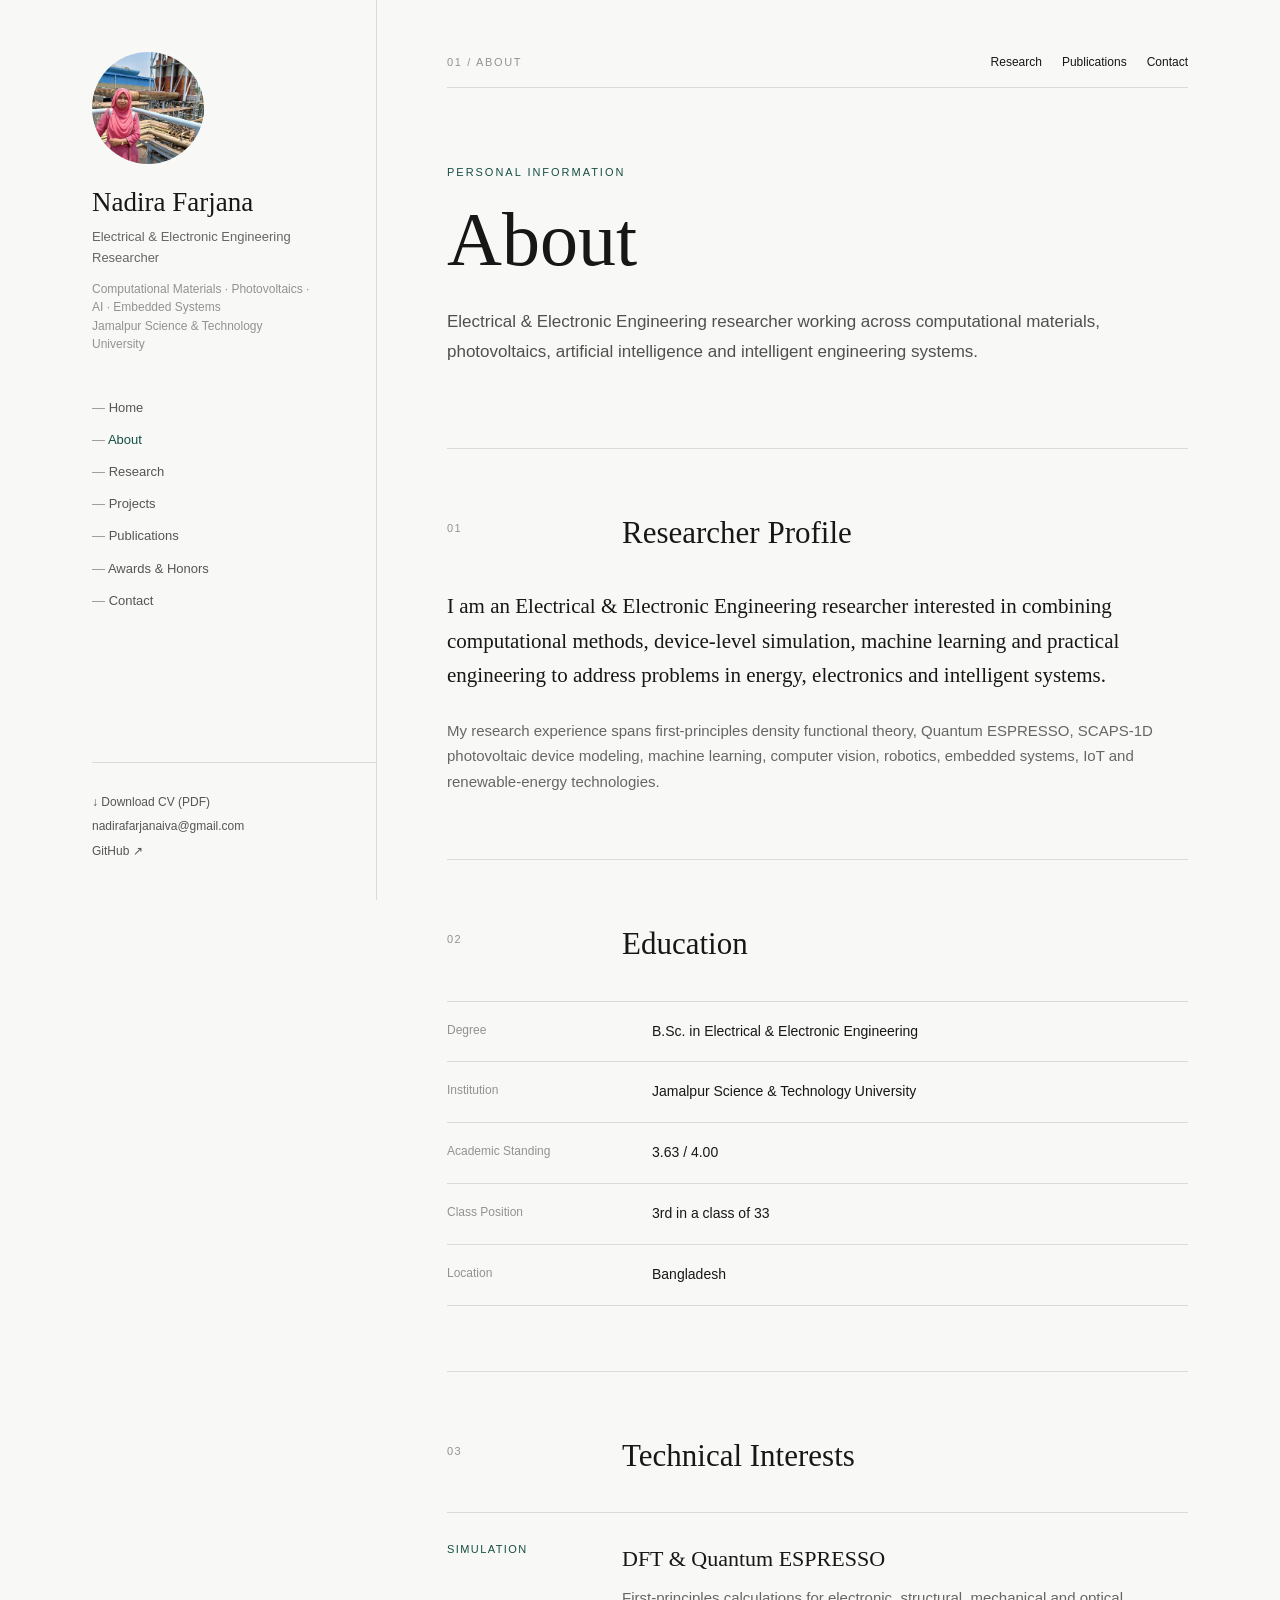
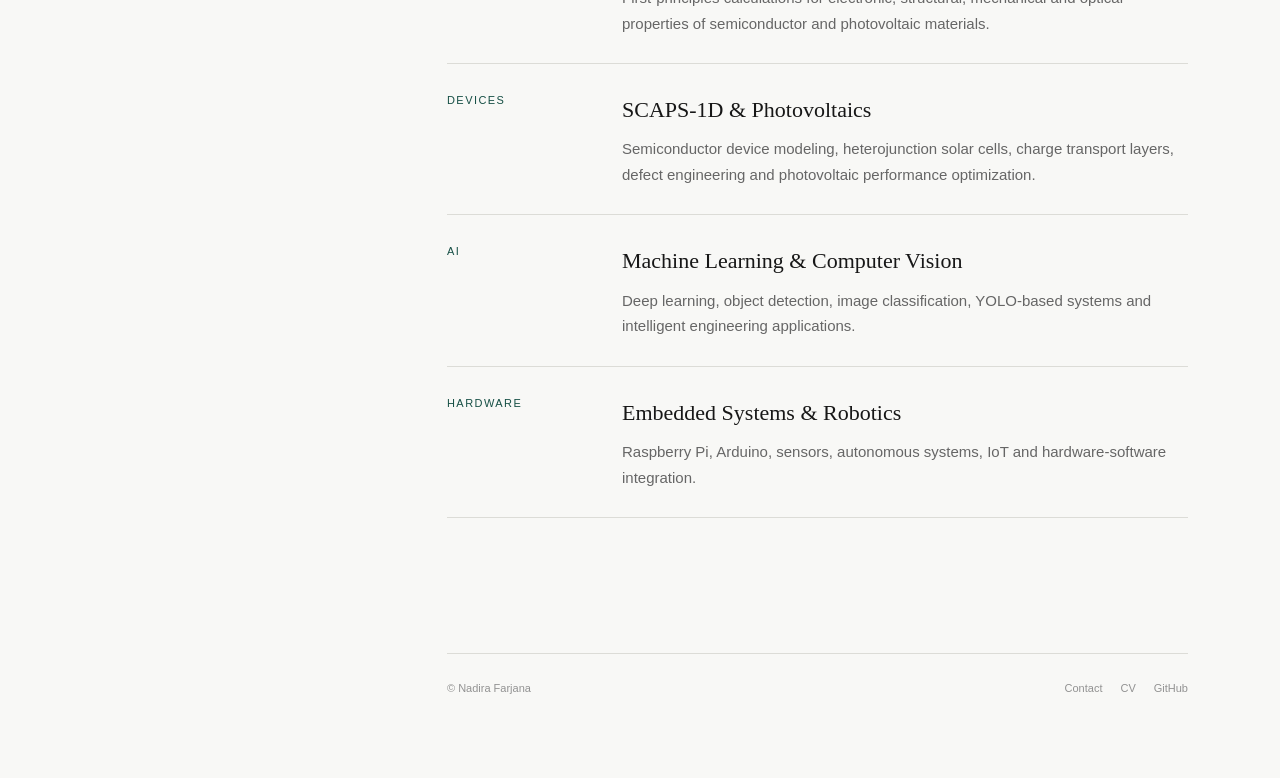
==== commit fd7fa86f: "Update about.html" ====
--- a/about.html
+++ b/about.html
@@ -2,204 +2,342 @@
 <html lang="en">
 
 <head>
+
     <meta charset="UTF-8">
     <meta name="viewport" content="width=device-width, initial-scale=1.0">
 
     <title>About | Nadira Farjana</title>
 
     <link rel="stylesheet" href="style.css">
+
 </head>
 
 <body>
 
-<header class="header">
-    <div class="container header-inner">
-
-        <a href="index.html" class="logo">NF.</a>
-
-        <nav class="navigation">
-            <a href="index.html">Home</a>
-            <a href="about.html">About</a>
-            <a href="research.html">Research</a>
-            <a href="publications.html">Publications</a>
-            <a href="projects.html">Projects</a>
-            <a href="awards.html">Awards</a>
-            <a href="contact.html" class="contact-nav">Contact</a>
-        </nav>
-
-    </div>
-</header>
-
-
-<main class="container page-layout">
-
-<aside class="profile-sidebar">
+<div class="site">
+
+<div class="page-layout">
+
+<aside class="sidebar">
 
     <img
-        src="assets/Professional Hijab Portrait Profile.png"
-        class="profile-photo"
+        src="assets/profile.jpg"
         alt="Nadira Farjana"
+        class="profile-image"
     >
 
-    <h1>Nadira Farjana</h1>
-
-    <p class="profile-title">
+    <div class="name">Nadira Farjana</div>
+
+    <div class="position">
         Electrical & Electronic Engineering Researcher
+    </div>
+
+    <div class="affiliation">
+        Computational Materials · Photovoltaics · AI · Embedded Systems
+        <br>
+        Jamalpur Science & Technology University
+    </div>
+
+    <button class="menu-button">MENU</button>
+
+    <nav class="sidebar-nav">
+        <a href="index.html">Home</a>
+        <a href="about.html">About</a>
+        <a href="research.html">Research</a>
+        <a href="projects.html">Projects</a>
+        <a href="publications.html">Publications</a>
+        <a href="awards.html">Awards & Honors</a>
+        <a href="contact.html">Contact</a>
+    </nav>
+
+    <div class="mobile-menu">
+        <a href="index.html">Home</a>
+        <a href="about.html">About</a>
+        <a href="research.html">Research</a>
+        <a href="projects.html">Projects</a>
+        <a href="publications.html">Publications</a>
+        <a href="awards.html">Awards & Honors</a>
+        <a href="contact.html">Contact</a>
+        <a href="assets/Nadira Farjana.pdf">↓ Download CV</a>
+    </div>
+
+    <div class="sidebar-links">
+        <a href="assets/Nadira Farjana.pdf">↓ Download CV (PDF)</a>
+        <a href="mailto:nadirafarjanaiva@gmail.com">
+            nadirafarjanaiva@gmail.com
+        </a>
+        <a href="https://github.com/nadirafarjana" target="_blank">
+            GitHub ↗
+        </a>
+    </div>
+
+</aside>
+
+
+<main class="main">
+
+<div class="topbar">
+
+    <div class="page-label">
+        01 / About
+    </div>
+
+    <div class="topbar-links">
+        <a href="research.html">Research</a>
+        <a href="publications.html">Publications</a>
+        <a href="contact.html">Contact</a>
+    </div>
+
+</div>
+
+
+<section class="hero">
+
+    <div class="hero-kicker">
+        Personal Information
+    </div>
+
+    <h1>
+        About
+    </h1>
+
+    <p class="hero-description">
+        Electrical & Electronic Engineering researcher working across
+        computational materials, photovoltaics, artificial intelligence
+        and intelligent engineering systems.
     </p>
 
-    <p class="profile-affiliation">
-        Jamalpur Science & Technology University
-    </p>
-
-    <div class="profile-links">
-        <a href="mailto:nadirafarjanaiva@gmail.com">Email</a>
-        <a href="https://github.com/nadirafarjana" target="_blank">GitHub</a>
-        <a href="assets/Nadira Farjana.pdf" target="_blank">CV</a>
-    </div>
-
-</aside>
-
-
-<section class="content">
-
-    <div class="page-intro">
-
-        <span class="page-number">01 / ABOUT</span>
-
-        <h1>About Me</h1>
-
-        <p>
-            An Electrical and Electronic Engineering researcher
-            working across computational materials, photovoltaics,
-            artificial intelligence and sustainable energy.
-        </p>
-
-    </div>
-
-
-    <section class="content-section">
-
-        <div class="section-title">
-            <span>01</span>
-            <h2>Background</h2>
-        </div>
-
-        <div class="section-text">
-
+</section>
+
+
+<section class="section">
+
+<div class="section-header">
+
+    <div class="section-number">01</div>
+
+    <div>
+        <h2 class="section-title">
+            Researcher Profile
+        </h2>
+    </div>
+
+</div>
+
+<p class="about-text">
+    I am an Electrical & Electronic Engineering researcher interested
+    in combining computational methods, device-level simulation,
+    machine learning and practical engineering to address problems
+    in energy, electronics and intelligent systems.
+</p>
+
+<p class="about-small">
+    My research experience spans first-principles density functional
+    theory, Quantum ESPRESSO, SCAPS-1D photovoltaic device modeling,
+    machine learning, computer vision, robotics, embedded systems,
+    IoT and renewable-energy technologies.
+</p>
+
+</section>
+
+
+<section class="section">
+
+<div class="section-header">
+
+    <div class="section-number">02</div>
+
+    <div>
+        <h2 class="section-title">
+            Education
+        </h2>
+    </div>
+
+</div>
+
+
+<div class="info-list">
+
+    <div class="info-row">
+
+        <div class="info-label">
+            Degree
+        </div>
+
+        <div class="info-value">
+            B.Sc. in Electrical & Electronic Engineering
+        </div>
+
+    </div>
+
+
+    <div class="info-row">
+
+        <div class="info-label">
+            Institution
+        </div>
+
+        <div class="info-value">
+            Jamalpur Science & Technology University
+        </div>
+
+    </div>
+
+
+    <div class="info-row">
+
+        <div class="info-label">
+            Academic Standing
+        </div>
+
+        <div class="info-value">
+            3.63 / 4.00
+        </div>
+
+    </div>
+
+
+    <div class="info-row">
+
+        <div class="info-label">
+            Class Position
+        </div>
+
+        <div class="info-value">
+            3rd in a class of 33
+        </div>
+
+    </div>
+
+
+    <div class="info-row">
+
+        <div class="info-label">
+            Location
+        </div>
+
+        <div class="info-value">
+            Bangladesh
+        </div>
+
+    </div>
+
+</div>
+
+</section>
+
+
+<section class="section">
+
+<div class="section-header">
+
+    <div class="section-number">03</div>
+
+    <div>
+        <h2 class="section-title">
+            Technical Interests
+        </h2>
+    </div>
+
+</div>
+
+
+<div class="research-list">
+
+    <div class="research-item">
+
+        <div class="research-label">
+            Simulation
+        </div>
+
+        <div>
+            <h3>DFT & Quantum ESPRESSO</h3>
             <p>
-                My research interests lie at the intersection of
-                intelligent systems, emerging semiconductor materials
-                and sustainable energy technologies.
+                First-principles calculations for electronic,
+                structural, mechanical and optical properties
+                of semiconductor and photovoltaic materials.
             </p>
-
+        </div>
+
+    </div>
+
+
+    <div class="research-item">
+
+        <div class="research-label">
+            Devices
+        </div>
+
+        <div>
+            <h3>SCAPS-1D & Photovoltaics</h3>
             <p>
-                I have worked with computational approaches for
-                photovoltaic materials and devices, including
-                density functional theory and SCAPS-1D device
-                simulation.
+                Semiconductor device modeling, heterojunction solar
+                cells, charge transport layers, defect engineering
+                and photovoltaic performance optimization.
             </p>
-
+        </div>
+
+    </div>
+
+
+    <div class="research-item">
+
+        <div class="research-label">
+            AI
+        </div>
+
+        <div>
+            <h3>Machine Learning & Computer Vision</h3>
             <p>
-                Alongside computational research, I have developed
-                projects involving machine learning, computer vision,
-                robotics, embedded systems and IoT.
+                Deep learning, object detection, image classification,
+                YOLO-based systems and intelligent engineering
+                applications.
             </p>
-
-        </div>
-
-    </section>
-
-
-    <section class="content-section">
-
-        <div class="section-title">
-            <span>02</span>
-            <h2>Education</h2>
-        </div>
-
-        <div class="education-item">
-
-            <span class="education-date">
-                Undergraduate
-            </span>
-
-            <div>
-
-                <h3>
-                    BSc in Electrical & Electronic Engineering
-                </h3>
-
-                <p>
-                    Jamalpur Science & Technology University
-                </p>
-
-                <p>
-                    CGPA: 3.63 / 4.00 · 3rd / 33
-                </p>
-
-            </div>
-
-        </div>
-
-    </section>
-
-
-    <section class="content-section">
-
-        <div class="section-title">
-            <span>03</span>
-            <h2>Technical Skills</h2>
-        </div>
-
-
-        <div class="info-table">
-
-            <div class="info-row">
-                <span class="info-label">Materials</span>
-                <span class="info-value">
-                    DFT · Quantum ESPRESSO · VESTA
-                </span>
-            </div>
-
-            <div class="info-row">
-                <span class="info-label">PV Simulation</span>
-                <span class="info-value">
-                    SCAPS-1D · Device Modelling
-                </span>
-            </div>
-
-            <div class="info-row">
-                <span class="info-label">AI</span>
-                <span class="info-value">
-                    Python · Machine Learning · YOLO · OpenCV
-                </span>
-            </div>
-
-            <div class="info-row">
-                <span class="info-label">Hardware</span>
-                <span class="info-value">
-                    Raspberry Pi · Arduino · Sensors · IoT
-                </span>
-            </div>
-
-        </div>
-
-    </section>
-
+        </div>
+
+    </div>
+
+
+    <div class="research-item">
+
+        <div class="research-label">
+            Hardware
+        </div>
+
+        <div>
+            <h3>Embedded Systems & Robotics</h3>
+            <p>
+                Raspberry Pi, Arduino, sensors, autonomous systems,
+                IoT and hardware-software integration.
+            </p>
+        </div>
+
+    </div>
+
+</div>
 
 </section>
 
+
+<footer class="footer">
+
+    <div>© Nadira Farjana</div>
+
+    <div class="footer-links">
+        <a href="contact.html">Contact</a>
+        <a href="assets/Nadira Farjana.pdf">CV</a>
+        <a href="https://github.com/nadirafarjana"
+           target="_blank">
+            GitHub
+        </a>
+    </div>
+
+</footer>
+
 </main>
 
-
-<footer class="footer">
-
-    <div class="container footer-inner">
-        <p>© 2026 Nadira Farjana</p>
-        <p>About</p>
-    </div>
-
-</footer>
+</div>
+</div>
 
 <script src="script.js"></script>
 
--- a/style.css
+++ b/style.css
@@ -1,17 +1,20 @@
 /* =========================================================
-   NADIRA FARJANA — ACADEMIC RESEARCH PORTFOLIO
+   NADIRA FARJANA — ACADEMIC RESEARCHER WEBSITE
    ========================================================= */
 
-@import url('https://fonts.googleapis.com/css2?family=Inter:wght@400;500;600&family=Playfair+Display:wght@500;600&display=swap');
-
 :root {
-    --bg: #ffffff;
-    --soft: #f7f7f5;
-    --text: #222;
-    --muted: #707070;
-    --light: #a0a0a0;
-    --line: #dedede;
-    --max: 1180px;
+    --bg: #f8f8f6;
+    --paper: #ffffff;
+    --text: #171717;
+    --muted: #666666;
+    --light: #929292;
+    --line: #dcdcd7;
+    --accent: #164f45;
+    --accent-light: #eaf1ef;
+    --max-width: 1180px;
+    --sidebar-width: 285px;
+    --serif: Georgia, "Times New Roman", serif;
+    --sans: Arial, Helvetica, sans-serif;
 }
 
 * {
@@ -27,535 +30,522 @@
 body {
     background: var(--bg);
     color: var(--text);
-    font-family: "Inter", Arial, sans-serif;
+    font-family: var(--sans);
     font-size: 15px;
     line-height: 1.7;
 }
+
+/* ---------------------------------------------------------
+   LINKS
+   --------------------------------------------------------- */
 
 a {
     color: inherit;
     text-decoration: none;
 }
 
-img {
-    display: block;
-    max-width: 100%;
-}
-
-.container {
-    width: min(var(--max), 90%);
-    margin: auto;
-}
-
-
-/* =========================================================
-   HEADER
-   ========================================================= */
-
-.header {
-    height: 74px;
-    border-bottom: 1px solid var(--line);
-    background: rgba(255,255,255,.97);
+a:hover {
+    color: var(--accent);
+}
+
+/* ---------------------------------------------------------
+   GLOBAL LAYOUT
+   --------------------------------------------------------- */
+
+.site {
+    max-width: var(--max-width);
+    margin: 0 auto;
+    padding: 0 42px;
+}
+
+.page-layout {
+    display: grid;
+    grid-template-columns: var(--sidebar-width) 1fr;
+    gap: 70px;
+    min-height: 100vh;
+}
+
+/* ---------------------------------------------------------
+   SIDEBAR
+   --------------------------------------------------------- */
+
+.sidebar {
     position: sticky;
     top: 0;
-    z-index: 1000;
-}
-
-.header-inner {
-    height: 100%;
+    height: 100vh;
+    padding: 52px 0 35px;
     display: flex;
-    align-items: center;
-    justify-content: space-between;
-}
-
-.logo {
-    font-size: 20px;
-    font-weight: 600;
-    letter-spacing: -1px;
-}
-
-.navigation {
-    display: flex;
-    align-items: center;
-    gap: 28px;
-}
-
-.navigation a {
-    font-size: 12px;
-    color: #666;
-    transition: .2s;
-}
-
-.navigation a:hover,
-.navigation a.active {
-    color: #111;
-}
-
-.contact-nav {
-    border-left: 1px solid #ccc;
-    padding-left: 28px;
-}
-
-
-/* =========================================================
-   PAGE LAYOUT
-   ========================================================= */
-
-.page-layout {
-    display: grid;
-    grid-template-columns: 280px 1fr;
-    gap: 80px;
-    padding: 70px 0 100px;
-}
-
-
-/* =========================================================
-   PROFILE SIDEBAR
-   ========================================================= */
-
-.profile-sidebar {
-    position: sticky;
-    top: 115px;
-    align-self: start;
-}
-
-.profile-photo {
-    width: 190px;
-    height: 220px;
+    flex-direction: column;
+    border-right: 1px solid var(--line);
+}
+
+.profile-image {
+    width: 112px;
+    height: 112px;
     object-fit: cover;
     object-position: center;
-    margin-bottom: 25px;
-}
-
-.profile-sidebar h1 {
-    font-family: "Playfair Display", Georgia, serif;
-    font-size: 31px;
-    line-height: 1.15;
+    border-radius: 50%;
+    margin-bottom: 22px;
+    filter: none;
+}
+
+.name {
+    font-family: var(--serif);
+    font-size: 27px;
     font-weight: 500;
-    margin-bottom: 8px;
-}
-
-.profile-title {
+    line-height: 1.2;
+    margin-bottom: 9px;
+}
+
+.position {
     font-size: 13px;
-    color: #666;
-    margin-bottom: 24px;
-}
-
-.profile-affiliation {
+    line-height: 1.55;
+    color: var(--muted);
+    max-width: 220px;
+}
+
+.affiliation {
     font-size: 12px;
-    line-height: 1.7;
-    color: #777;
-    margin-bottom: 25px;
-}
-
-.profile-links {
-    display: flex;
-    flex-direction: column;
-    gap: 8px;
-}
-
-.profile-links a {
+    line-height: 1.55;
+    color: var(--light);
+    margin-top: 12px;
+    max-width: 220px;
+}
+
+.sidebar-nav {
+    margin-top: 38px;
+}
+
+.sidebar-nav a {
+    display: block;
+    padding: 5px 0;
+    font-size: 13px;
+    color: #555;
+    transition: 0.2s ease;
+}
+
+.sidebar-nav a:hover,
+.sidebar-nav a.active {
+    color: var(--accent);
+}
+
+.sidebar-nav a::before {
+    content: "— ";
+    color: var(--light);
+}
+
+.sidebar-links {
+    margin-top: auto;
+    padding-top: 25px;
+    border-top: 1px solid var(--line);
+}
+
+.sidebar-links a {
+    display: block;
     font-size: 12px;
     color: #555;
-}
-
-.profile-links a:hover {
-    color: #111;
-}
-
-.profile-links a::after {
-    content: " ↗";
+    margin: 4px 0;
+}
+
+.sidebar-links a:hover {
+    color: var(--accent);
+}
+
+/* ---------------------------------------------------------
+   MAIN
+   --------------------------------------------------------- */
+
+.main {
+    padding: 52px 0 80px;
+    min-width: 0;
+}
+
+/* ---------------------------------------------------------
+   TOP BAR
+   --------------------------------------------------------- */
+
+.topbar {
+    display: flex;
+    justify-content: space-between;
+    align-items: center;
+    border-bottom: 1px solid var(--line);
+    padding-bottom: 15px;
+    margin-bottom: 55px;
+}
+
+.page-label {
+    font-size: 11px;
+    letter-spacing: 0.15em;
+    text-transform: uppercase;
+    color: var(--light);
+}
+
+.topbar-links {
+    display: flex;
+    gap: 20px;
+    font-size: 12px;
+}
+
+.topbar-links a:hover {
+    color: var(--accent);
+}
+
+/* ---------------------------------------------------------
+   HERO
+   --------------------------------------------------------- */
+
+.hero {
+    padding: 20px 0 80px;
+}
+
+.hero-kicker {
+    font-size: 11px;
+    text-transform: uppercase;
+    letter-spacing: 0.18em;
+    color: var(--accent);
+    margin-bottom: 20px;
+}
+
+.hero h1 {
+    font-family: var(--serif);
+    font-size: clamp(48px, 6vw, 76px);
+    line-height: 0.98;
+    font-weight: 400;
+    max-width: 780px;
+    margin-bottom: 30px;
+}
+
+.hero-description {
+    max-width: 670px;
+    font-size: 17px;
+    line-height: 1.8;
+    color: #505050;
+}
+
+.hero-actions {
+    display: flex;
+    gap: 24px;
+    margin-top: 30px;
+    flex-wrap: wrap;
+}
+
+.text-link {
+    font-size: 13px;
+    color: var(--accent);
+    border-bottom: 1px solid var(--accent);
+    padding-bottom: 2px;
+}
+
+.text-link:hover {
+    opacity: 0.7;
+}
+
+/* ---------------------------------------------------------
+   SECTION
+   --------------------------------------------------------- */
+
+.section {
+    padding: 65px 0;
+    border-top: 1px solid var(--line);
+}
+
+.section-header {
+    display: grid;
+    grid-template-columns: 145px 1fr;
+    gap: 30px;
+    margin-bottom: 38px;
+}
+
+.section-number {
+    font-size: 11px;
+    letter-spacing: 0.12em;
+    color: var(--light);
+    padding-top: 5px;
+}
+
+.section-title {
+    font-family: var(--serif);
+    font-size: 31px;
+    font-weight: 400;
+    line-height: 1.2;
+}
+
+.section-intro {
+    color: var(--muted);
+    max-width: 680px;
+    margin-top: 10px;
+}
+
+/* ---------------------------------------------------------
+   INTRO / ABOUT
+   --------------------------------------------------------- */
+
+.about-text {
+    max-width: 720px;
+    font-family: var(--serif);
+    font-size: 21px;
+    line-height: 1.65;
+}
+
+.about-small {
+    max-width: 720px;
+    margin-top: 25px;
+    color: var(--muted);
+}
+
+/* ---------------------------------------------------------
+   RESEARCH
+   --------------------------------------------------------- */
+
+.research-list {
+    border-top: 1px solid var(--line);
+}
+
+.research-item {
+    display: grid;
+    grid-template-columns: 145px 1fr;
+    gap: 30px;
+    padding: 27px 0;
+    border-bottom: 1px solid var(--line);
+}
+
+.research-label {
+    font-size: 11px;
+    letter-spacing: 0.13em;
+    text-transform: uppercase;
+    color: var(--accent);
+}
+
+.research-item h3 {
+    font-family: var(--serif);
+    font-size: 22px;
+    font-weight: 400;
+    margin-bottom: 8px;
+}
+
+.research-item p {
+    color: var(--muted);
+    max-width: 680px;
+}
+
+/* ---------------------------------------------------------
+   PROJECTS
+   --------------------------------------------------------- */
+
+.project-list {
+    border-top: 1px solid var(--line);
+}
+
+.project {
+    display: grid;
+    grid-template-columns: 210px 1fr;
+    gap: 30px;
+    padding: 30px 0;
+    border-bottom: 1px solid var(--line);
+}
+
+.project-image {
+    width: 210px;
+    height: 150px;
+    object-fit: cover;
+    background: #ecece8;
+}
+
+.project-content h3 {
+    font-family: var(--serif);
+    font-size: 22px;
+    line-height: 1.35;
+    font-weight: 400;
+    margin-bottom: 9px;
+}
+
+.project-content p {
+    color: var(--muted);
+    font-size: 14px;
+}
+
+.tags {
+    display: flex;
+    flex-wrap: wrap;
+    gap: 7px;
+    margin-top: 15px;
+}
+
+.tag {
     font-size: 10px;
-}
-
-
-/* =========================================================
-   MAIN CONTENT
-   ========================================================= */
-
-.content {
-    min-width: 0;
-}
-
-.page-intro {
-    margin-bottom: 70px;
-}
-
-.page-number {
-    display: block;
+    text-transform: uppercase;
+    letter-spacing: 0.06em;
+    padding: 4px 8px;
+    background: var(--accent-light);
+    color: var(--accent);
+}
+
+/* ---------------------------------------------------------
+   OTHER PROJECTS
+   --------------------------------------------------------- */
+
+.other-projects {
+    margin-top: 50px;
+}
+
+.other-projects h3 {
+    font-family: var(--serif);
+    font-size: 22px;
+    font-weight: 400;
+    margin-bottom: 20px;
+}
+
+.simple-list {
+    border-top: 1px solid var(--line);
+}
+
+.simple-list-item {
+    display: grid;
+    grid-template-columns: 170px 1fr;
+    gap: 25px;
+    padding: 18px 0;
+    border-bottom: 1px solid var(--line);
+}
+
+.simple-list-item strong {
+    font-family: var(--serif);
+    font-weight: 400;
+}
+
+.simple-list-item span {
+    color: var(--muted);
+    font-size: 13px;
+}
+
+/* ---------------------------------------------------------
+   PUBLICATIONS
+   --------------------------------------------------------- */
+
+.publication-list {
+    border-top: 1px solid var(--line);
+}
+
+.publication {
+    padding: 30px 0;
+    border-bottom: 1px solid var(--line);
+}
+
+.publication-year {
     font-size: 11px;
-    color: #999;
-    letter-spacing: 1px;
-    margin-bottom: 15px;
-}
-
-.page-intro h1 {
-    font-family: "Playfair Display", Georgia, serif;
-    font-size: 48px;
-    line-height: 1.15;
-    font-weight: 500;
-    margin-bottom: 20px;
-}
-
-.page-intro p {
-    max-width: 720px;
-    color: #666;
-    font-size: 16px;
-}
-
-
-/* =========================================================
-   SECTION
-   ========================================================= */
-
-.content-section {
-    margin-bottom: 75px;
-}
-
-.section-title {
-    display: flex;
-    align-items: baseline;
-    gap: 18px;
-    border-bottom: 1px solid var(--line);
-    padding-bottom: 13px;
-    margin-bottom: 30px;
-}
-
-.section-title span {
-    font-size: 11px;
-    color: #999;
-}
-
-.section-title h2 {
-    font-size: 22px;
-    font-weight: 500;
-}
-
-.section-text {
+    letter-spacing: 0.12em;
+    color: var(--accent);
+    margin-bottom: 9px;
+}
+
+.publication h3 {
+    font-family: var(--serif);
+    font-size: 21px;
+    font-weight: 400;
+    line-height: 1.45;
     max-width: 760px;
 }
 
-.section-text p {
-    margin-bottom: 17px;
-    color: #555;
-}
-
-
-/* =========================================================
-   HOME
-   ========================================================= */
-
-.home-intro {
-    padding: 10px 0 65px;
-}
-
-.home-intro h2 {
-    font-family: "Playfair Display", Georgia, serif;
-    font-size: 38px;
-    font-weight: 500;
-    line-height: 1.3;
-    max-width: 750px;
-}
-
-.home-intro p {
-    max-width: 700px;
-    color: #666;
-    margin-top: 20px;
-}
-
-.research-columns {
+.publication-meta {
+    color: var(--muted);
+    font-size: 13px;
+    margin-top: 9px;
+}
+
+.publication-doi {
+    display: inline-block;
+    margin-top: 12px;
+    font-size: 12px;
+    color: var(--accent);
+}
+
+/* ---------------------------------------------------------
+   AWARDS
+   --------------------------------------------------------- */
+
+.award-list {
+    border-top: 1px solid var(--line);
+}
+
+.award {
     display: grid;
-    grid-template-columns: repeat(3, 1fr);
-    gap: 35px;
-}
-
-.research-column {
-    border-top: 1px solid #222;
-    padding-top: 15px;
-}
-
-.research-column .small-number {
-    font-size: 11px;
-    color: #999;
-}
-
-.research-column h3 {
-    font-size: 17px;
-    font-weight: 500;
-    margin: 14px 0 8px;
-}
-
-.research-column p {
+    grid-template-columns: 80px 1fr;
+    gap: 25px;
+    padding: 20px 0;
+    border-bottom: 1px solid var(--line);
+}
+
+.award-year {
+    color: var(--light);
+    font-size: 12px;
+}
+
+.award h3 {
+    font-family: var(--serif);
+    font-size: 19px;
+    font-weight: 400;
+}
+
+.award p {
+    color: var(--muted);
     font-size: 13px;
-    color: #666;
-}
-
-
-/* =========================================================
-   PERSONAL INFO
-   ========================================================= */
-
-.info-table {
-    width: 100%;
+    margin-top: 3px;
+}
+
+/* ---------------------------------------------------------
+   EDUCATION
+   --------------------------------------------------------- */
+
+.info-list {
+    border-top: 1px solid var(--line);
 }
 
 .info-row {
     display: grid;
     grid-template-columns: 180px 1fr;
-    padding: 16px 0;
-    border-bottom: 1px solid #e4e4e4;
+    gap: 25px;
+    padding: 18px 0;
+    border-bottom: 1px solid var(--line);
 }
 
 .info-label {
+    color: var(--light);
     font-size: 12px;
-    color: #888;
 }
 
 .info-value {
     font-size: 14px;
 }
 
-
-/* =========================================================
-   NEWS
-   ========================================================= */
-
-.news-item {
-    display: grid;
-    grid-template-columns: 90px 1fr;
-    gap: 25px;
-    padding: 18px 0;
-    border-bottom: 1px solid #e3e3e3;
-}
-
-.news-date {
-    font-size: 12px;
-    color: #999;
-}
-
-.news-content {
-    font-size: 14px;
-}
-
-
-/* =========================================================
-   RESEARCH
-   ========================================================= */
-
-.research-block {
-    display: grid;
-    grid-template-columns: 70px 1fr;
-    gap: 25px;
-    padding: 45px 0;
-    border-bottom: 1px solid var(--line);
-}
-
-.research-number {
-    font-size: 12px;
-    color: #999;
-}
-
-.research-block h2 {
+/* ---------------------------------------------------------
+   CONTACT
+   --------------------------------------------------------- */
+
+.contact-box {
+    max-width: 760px;
+}
+
+.contact-intro {
+    font-family: var(--serif);
     font-size: 26px;
-    font-weight: 500;
-    margin: 5px 0 12px;
-}
-
-.research-category {
-    font-size: 10px;
-    letter-spacing: 1.5px;
-    color: #888;
-    text-transform: uppercase;
-}
-
-.research-block p {
-    max-width: 720px;
-    color: #666;
-    font-size: 14px;
-}
-
-.keyword-list {
-    display: flex;
-    flex-wrap: wrap;
-    gap: 7px;
-    margin-top: 20px;
-}
-
-.keyword {
-    border: 1px solid #ddd;
-    padding: 4px 9px;
-    font-size: 10px;
-    color: #666;
-}
-
-
-/* =========================================================
-   EDUCATION
-   ========================================================= */
-
-.education-item {
-    display: grid;
-    grid-template-columns: 130px 1fr;
-    gap: 30px;
-    padding: 25px 0;
-    border-bottom: 1px solid #ddd;
-}
-
-.education-date {
-    font-size: 12px;
-    color: #999;
-}
-
-.education-item h3 {
-    font-size: 18px;
-    font-weight: 500;
-}
-
-.education-item p {
-    font-size: 13px;
-    color: #666;
-}
-
-
-/* =========================================================
-   PUBLICATIONS
-   ========================================================= */
-
-.publication-item {
-    display: grid;
-    grid-template-columns: 60px 1fr;
-    gap: 25px;
-    padding: 35px 0;
-    border-bottom: 1px solid #ddd;
-}
-
-.publication-number {
-    font-size: 12px;
-    color: #999;
-}
-
-.publication-year {
-    font-size: 10px;
-    letter-spacing: 1.5px;
-    color: #999;
-    text-transform: uppercase;
-}
-
-.publication-item h2 {
-    font-size: 19px;
-    line-height: 1.5;
-    font-weight: 500;
-    margin: 8px 0;
-}
-
-.publication-item p {
-    font-size: 13px;
-    color: #666;
-}
-
-.publication-link {
-    display: inline-block;
-    margin-top: 10px;
-    border-bottom: 1px solid #222;
-    font-size: 12px;
-}
-
-
-/* =========================================================
-   PROJECTS
-   ========================================================= */
-
-.project-card {
-    display: grid;
-    grid-template-columns: 250px 1fr;
-    gap: 30px;
-    padding: 30px 0;
-    border-bottom: 1px solid #ddd;
-}
-
-.project-image {
-    width: 250px;
-    height: 165px;
-    object-fit: cover;
-    background: #f4f4f4;
-}
-
-.project-number {
-    font-size: 11px;
-    color: #999;
-}
-
-.project-card h2 {
-    font-size: 20px;
-    font-weight: 500;
-    margin: 7px 0 10px;
-}
-
-.project-card p {
-    font-size: 13px;
-    color: #666;
-}
-
-.project-tools {
-    font-size: 11px !important;
-    color: #888 !important;
-    margin-top: 12px;
-}
-
-
-/* =========================================================
-   AWARDS
-   ========================================================= */
-
-.award-item {
-    display: grid;
-    grid-template-columns: 90px 1fr 120px;
-    gap: 25px;
-    align-items: start;
-    padding: 20px 0;
-    border-bottom: 1px solid #ddd;
-}
-
-.award-year {
-    font-size: 12px;
-    color: #999;
-}
-
-.award-item h3 {
-    font-size: 16px;
-    font-weight: 500;
-}
-
-.award-item p {
-    font-size: 13px;
-    color: #666;
-}
-
-.award-position {
-    font-size: 11px;
-    text-align: right;
-    color: #777;
-}
-
-
-/* =========================================================
-   CONTACT
-   ========================================================= */
-
-.contact-box {
-    border-top: 1px solid #222;
+    line-height: 1.45;
+    margin-bottom: 30px;
+}
+
+.contact-details {
+    border-top: 1px solid var(--line);
 }
 
 .contact-row {
     display: grid;
-    grid-template-columns: 130px 1fr;
-    padding: 20px 0;
-    border-bottom: 1px solid #ddd;
+    grid-template-columns: 150px 1fr;
+    gap: 20px;
+    padding: 17px 0;
+    border-bottom: 1px solid var(--line);
 }
 
 .contact-label {
+    color: var(--light);
     font-size: 12px;
-    color: #888;
 }
 
 .contact-value {
@@ -563,88 +553,153 @@
 }
 
 .contact-value a {
-    border-bottom: 1px solid #aaa;
-}
-
-
-/* =========================================================
-   CV BUTTON
-   ========================================================= */
-
-.cv-button {
-    display: inline-block;
-    margin-top: 25px;
-    border: 1px solid #222;
-    padding: 8px 15px;
-    font-size: 12px;
-}
-
-.cv-button:hover {
-    background: #222;
-    color: #fff;
-}
-
-
-/* =========================================================
-   FOOTER
-   ========================================================= */
-
-.footer {
-    border-top: 1px solid var(--line);
-    padding: 30px 0;
-}
-
-.footer-inner {
+    color: var(--accent);
+}
+
+/* ---------------------------------------------------------
+   CV
+   --------------------------------------------------------- */
+
+.cv-box {
     display: flex;
     justify-content: space-between;
-}
-
-.footer p {
+    align-items: center;
+    gap: 25px;
+    padding: 27px 0;
+    border-top: 1px solid var(--line);
+    border-bottom: 1px solid var(--line);
+}
+
+.cv-box p {
+    color: var(--muted);
+    font-size: 13px;
+}
+
+/* ---------------------------------------------------------
+   FOOTER
+   --------------------------------------------------------- */
+
+.footer {
+    border-top: 1px solid var(--line);
+    margin-top: 70px;
+    padding-top: 25px;
+    display: flex;
+    justify-content: space-between;
+    gap: 20px;
+    color: var(--light);
     font-size: 11px;
-    color: #999;
-}
-
-
-/* =========================================================
-   MOBILE
-   ========================================================= */
+}
+
+.footer-links {
+    display: flex;
+    gap: 18px;
+}
+
+.footer-links a:hover {
+    color: var(--accent);
+}
+
+/* ---------------------------------------------------------
+   MOBILE MENU
+   --------------------------------------------------------- */
+
+.menu-button {
+    display: none;
+    border: 0;
+    background: none;
+    font-family: inherit;
+    font-size: 11px;
+    letter-spacing: 0.1em;
+    cursor: pointer;
+}
+
+.mobile-menu {
+    display: none;
+}
+
+/* ---------------------------------------------------------
+   RESPONSIVE
+   --------------------------------------------------------- */
 
 @media (max-width: 900px) {
 
+    .site {
+        padding: 0 25px;
+    }
+
     .page-layout {
-        grid-template-columns: 1fr;
-        gap: 50px;
-    }
-
-    .profile-sidebar {
-        position: static;
-        border-bottom: 1px solid #ddd;
-        padding-bottom: 35px;
-    }
-
-    .profile-photo {
-        width: 150px;
-        height: 175px;
-    }
-
-    .research-columns {
-        grid-template-columns: 1fr;
-    }
-
-    .navigation {
-        gap: 14px;
-    }
-
-    .project-card {
-        grid-template-columns: 180px 1fr;
-    }
-
-    .project-image {
-        width: 180px;
-        height: 130px;
-    }
-}
-
+        display: block;
+    }
+
+    .sidebar {
+        position: relative;
+        height: auto;
+        border-right: 0;
+        border-bottom: 1px solid var(--line);
+        padding: 25px 0 22px;
+        display: block;
+    }
+
+    .profile-image {
+        width: 78px;
+        height: 78px;
+        margin-bottom: 12px;
+    }
+
+    .name {
+        font-size: 23px;
+    }
+
+    .position,
+    .affiliation {
+        max-width: none;
+    }
+
+    .sidebar-nav,
+    .sidebar-links {
+        display: none;
+    }
+
+    .menu-button {
+        display: block;
+        position: absolute;
+        top: 32px;
+        right: 0;
+    }
+
+    .mobile-menu.open {
+        display: block;
+        margin-top: 20px;
+        padding-top: 15px;
+        border-top: 1px solid var(--line);
+    }
+
+    .mobile-menu a {
+        display: block;
+        padding: 7px 0;
+        font-size: 13px;
+    }
+
+    .main {
+        padding-top: 30px;
+    }
+
+    .topbar {
+        margin-bottom: 35px;
+    }
+
+    .topbar-links {
+        display: none;
+    }
+
+    .section-header {
+        grid-template-columns: 100px 1fr;
+    }
+
+    .research-item {
+        grid-template-columns: 100px 1fr;
+    }
+}
 
 @media (max-width: 650px) {
 
@@ -652,80 +707,84 @@
         font-size: 14px;
     }
 
-    .header {
-        height: auto;
-    }
-
-    .header-inner {
-        padding: 17px 0;
-        flex-direction: column;
-        gap: 15px;
-    }
-
-    .navigation {
-        flex-wrap: wrap;
-        justify-content: center;
-    }
-
-    .contact-nav {
-        border-left: none;
-        padding-left: 0;
-    }
-
-    .page-layout {
-        padding-top: 45px;
-    }
-
-    .page-intro h1 {
-        font-size: 38px;
-    }
-
-    .home-intro h2 {
-        font-size: 29px;
-    }
-
+    .site {
+        padding: 0 19px;
+    }
+
+    .hero {
+        padding: 10px 0 55px;
+    }
+
+    .hero h1 {
+        font-size: 47px;
+    }
+
+    .hero-description {
+        font-size: 15px;
+    }
+
+    .section {
+        padding: 45px 0;
+    }
+
+    .section-header {
+        display: block;
+        margin-bottom: 25px;
+    }
+
+    .section-number {
+        margin-bottom: 6px;
+    }
+
+    .section-title {
+        font-size: 27px;
+    }
+
+    .about-text {
+        font-size: 18px;
+    }
+
+    .research-item,
+    .project,
+    .simple-list-item,
     .info-row,
     .contact-row {
-        grid-template-columns: 110px 1fr;
-    }
-
-    .news-item {
-        grid-template-columns: 65px 1fr;
-    }
-
-    .research-block {
-        grid-template-columns: 40px 1fr;
-    }
-
-    .research-block h2 {
-        font-size: 22px;
-    }
-
-    .publication-item {
-        grid-template-columns: 35px 1fr;
-        gap: 15px;
-    }
-
-    .project-card {
-        grid-template-columns: 1fr;
+        display: block;
+    }
+
+    .research-label,
+    .simple-list-item strong,
+    .info-label,
+    .contact-label {
+        display: block;
+        margin-bottom: 7px;
     }
 
     .project-image {
         width: 100%;
-        height: 210px;
-    }
-
-    .award-item {
+        height: 190px;
+        margin-bottom: 18px;
+    }
+
+    .award {
         grid-template-columns: 60px 1fr;
     }
 
-    .award-position {
-        grid-column: 2;
-        text-align: left;
-    }
-
-    .footer-inner {
-        flex-direction: column;
-        gap: 8px;
-    }
-}
+    .cv-box {
+        display: block;
+    }
+
+    .cv-box .text-link {
+        display: inline-block;
+        margin-top: 15px;
+    }
+
+    .footer {
+        display: block;
+    }
+
+    .footer-links {
+        margin-top: 8px;
+        flex-wrap: wrap;
+    }
+}
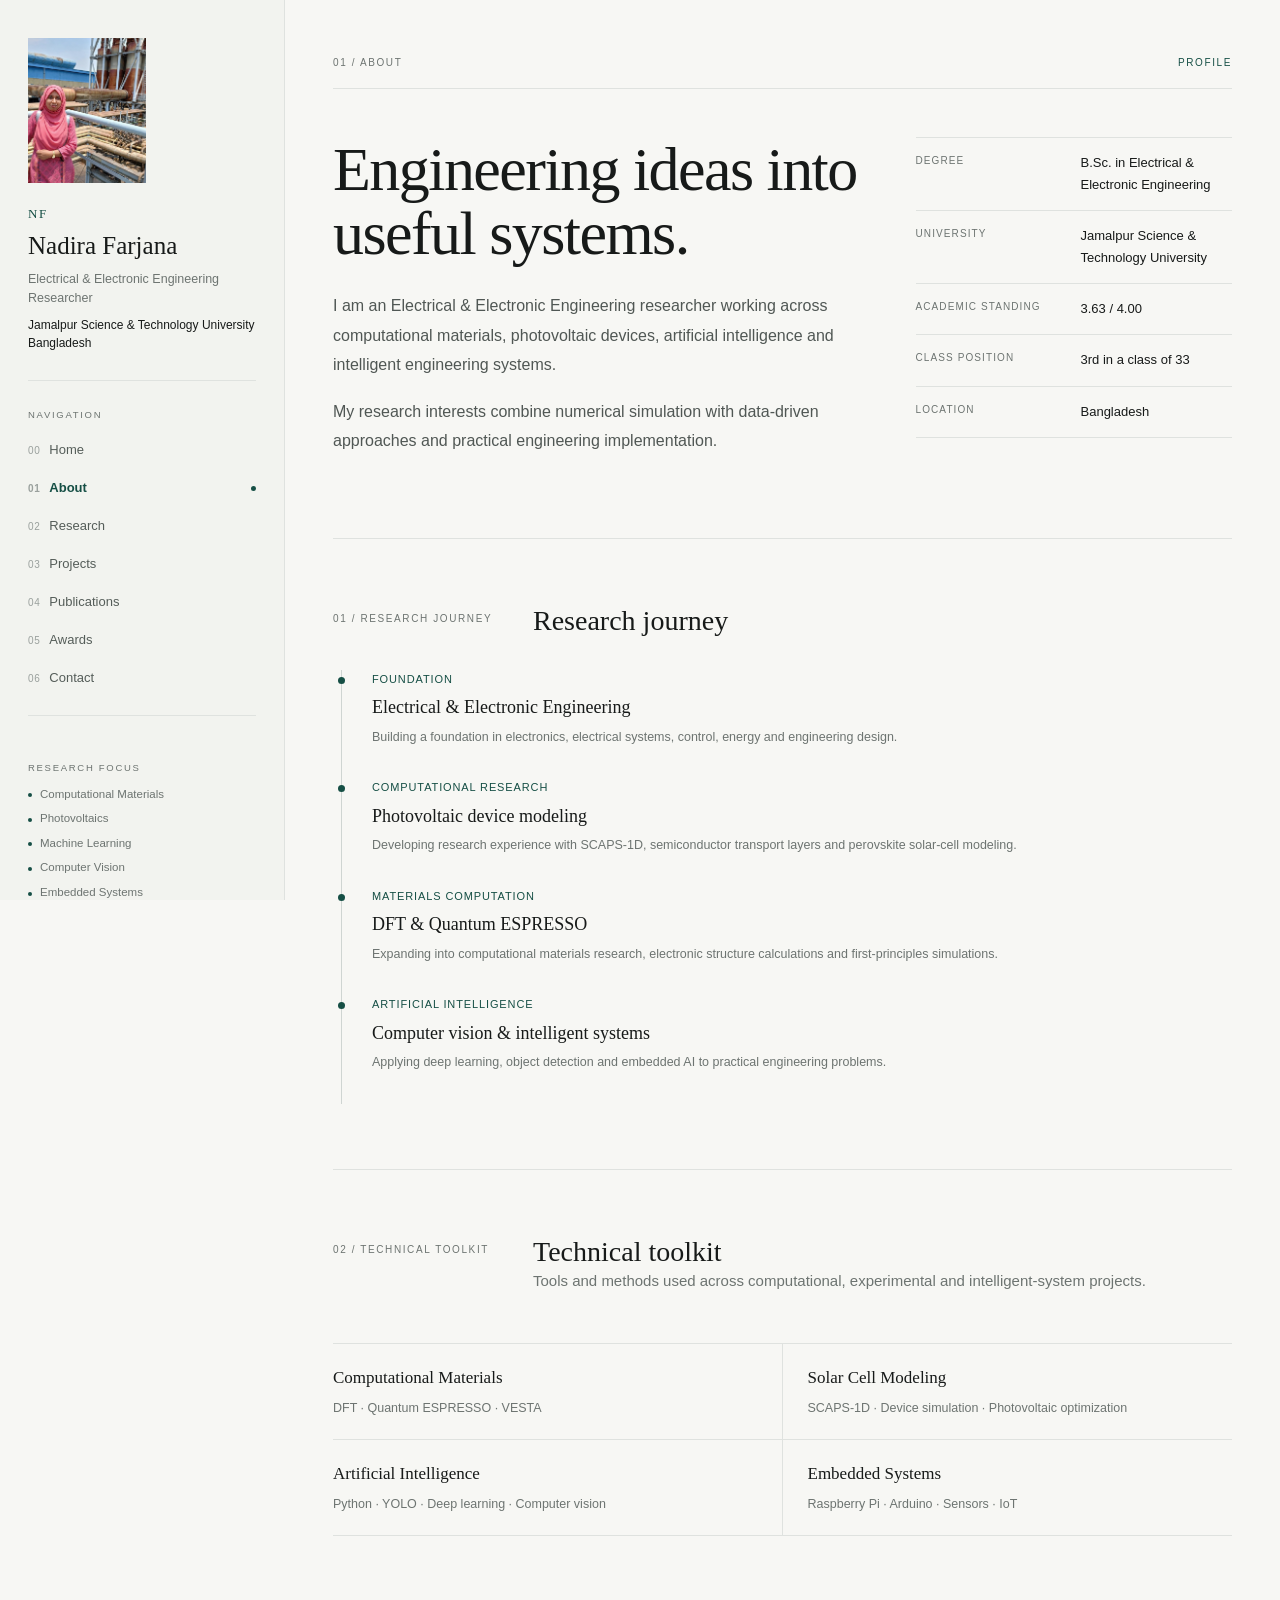
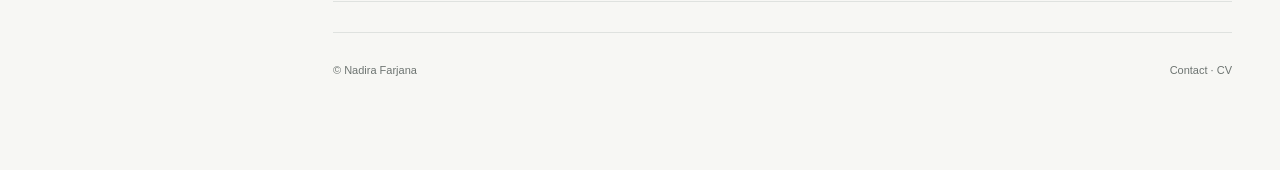
==== commit fe736ecd: "Update about.html" ====
--- a/about.html
+++ b/about.html
@@ -1,6 +1,5 @@
 <!DOCTYPE html>
 <html lang="en">
-
 <head>
 
     <meta charset="UTF-8">
@@ -8,335 +7,421 @@
 
     <title>About | Nadira Farjana</title>
 
+    <meta
+        name="description"
+        content="About Nadira Farjana, Electrical & Electronic Engineering researcher."
+    >
+
     <link rel="stylesheet" href="style.css">
 
 </head>
 
 <body>
 
-<div class="site">
-
-<div class="page-layout">
-
-<aside class="sidebar">
-
-    <img
-        src="assets/profile.jpg"
-        alt="Nadira Farjana"
-        class="profile-image"
-    >
-
-    <div class="name">Nadira Farjana</div>
-
-    <div class="position">
-        Electrical & Electronic Engineering Researcher
-    </div>
-
-    <div class="affiliation">
-        Computational Materials · Photovoltaics · AI · Embedded Systems
-        <br>
-        Jamalpur Science & Technology University
-    </div>
-
-    <button class="menu-button">MENU</button>
-
-    <nav class="sidebar-nav">
-        <a href="index.html">Home</a>
-        <a href="about.html">About</a>
-        <a href="research.html">Research</a>
-        <a href="projects.html">Projects</a>
-        <a href="publications.html">Publications</a>
-        <a href="awards.html">Awards & Honors</a>
-        <a href="contact.html">Contact</a>
-    </nav>
-
-    <div class="mobile-menu">
-        <a href="index.html">Home</a>
-        <a href="about.html">About</a>
-        <a href="research.html">Research</a>
-        <a href="projects.html">Projects</a>
-        <a href="publications.html">Publications</a>
-        <a href="awards.html">Awards & Honors</a>
-        <a href="contact.html">Contact</a>
-        <a href="assets/Nadira Farjana.pdf">↓ Download CV</a>
-    </div>
-
-    <div class="sidebar-links">
-        <a href="assets/Nadira Farjana.pdf">↓ Download CV (PDF)</a>
-        <a href="mailto:nadirafarjanaiva@gmail.com">
-            nadirafarjanaiva@gmail.com
-        </a>
-        <a href="https://github.com/nadirafarjana" target="_blank">
-            GitHub ↗
-        </a>
-    </div>
-
-</aside>
-
-
-<main class="main">
-
-<div class="topbar">
-
-    <div class="page-label">
-        01 / About
-    </div>
-
-    <div class="topbar-links">
-        <a href="research.html">Research</a>
-        <a href="publications.html">Publications</a>
-        <a href="contact.html">Contact</a>
-    </div>
-
-</div>
-
-
-<section class="hero">
-
-    <div class="hero-kicker">
-        Personal Information
-    </div>
-
-    <h1>
-        About
-    </h1>
-
-    <p class="hero-description">
-        Electrical & Electronic Engineering researcher working across
-        computational materials, photovoltaics, artificial intelligence
-        and intelligent engineering systems.
-    </p>
-
-</section>
-
-
-<section class="section">
-
-<div class="section-header">
-
-    <div class="section-number">01</div>
-
-    <div>
-        <h2 class="section-title">
-            Researcher Profile
-        </h2>
-    </div>
-
-</div>
-
-<p class="about-text">
-    I am an Electrical & Electronic Engineering researcher interested
-    in combining computational methods, device-level simulation,
-    machine learning and practical engineering to address problems
-    in energy, electronics and intelligent systems.
-</p>
-
-<p class="about-small">
-    My research experience spans first-principles density functional
-    theory, Quantum ESPRESSO, SCAPS-1D photovoltaic device modeling,
-    machine learning, computer vision, robotics, embedded systems,
-    IoT and renewable-energy technologies.
-</p>
-
-</section>
-
-
-<section class="section">
-
-<div class="section-header">
-
-    <div class="section-number">02</div>
-
-    <div>
-        <h2 class="section-title">
-            Education
-        </h2>
-    </div>
-
-</div>
-
-
-<div class="info-list">
-
-    <div class="info-row">
-
-        <div class="info-label">
-            Degree
+<div class="site-shell">
+
+    <aside class="sidebar">
+
+        <div class="profile-block">
+
+            <img
+                src="assets/profile.jpg"
+                alt="Nadira Farjana"
+                class="profile-image"
+            >
+
+            <div class="initials">NF</div>
+
+            <h2 class="profile-name">Nadira Farjana</h2>
+
+            <p class="profile-role">
+                Electrical & Electronic Engineering Researcher
+            </p>
+
+            <p class="profile-affiliation">
+                Jamalpur Science & Technology University<br>
+                Bangladesh
+            </p>
+
         </div>
 
-        <div class="info-value">
-            B.Sc. in Electrical & Electronic Engineering
+        <div class="sidebar-label">Navigation</div>
+
+        <nav class="sidebar-nav">
+
+            <a href="index.html"><span>00</span> Home</a>
+            <a href="about.html"><span>01</span> About</a>
+            <a href="research.html"><span>02</span> Research</a>
+            <a href="projects.html"><span>03</span> Projects</a>
+            <a href="publications.html"><span>04</span> Publications</a>
+            <a href="awards.html"><span>05</span> Awards</a>
+            <a href="contact.html"><span>06</span> Contact</a>
+
+        </nav>
+
+        <div class="sidebar-focus">
+
+            <div class="sidebar-label">Research Focus</div>
+
+            <ul class="focus-list">
+                <li>Computational Materials</li>
+                <li>Photovoltaics</li>
+                <li>Machine Learning</li>
+                <li>Computer Vision</li>
+                <li>Embedded Systems</li>
+                <li>Renewable Energy</li>
+            </ul>
+
         </div>
 
-    </div>
-
-
-    <div class="info-row">
-
-        <div class="info-label">
-            Institution
+        <div class="sidebar-links">
+
+            <a href="assets/Nadira Farjana.pdf" target="_blank">
+                Curriculum Vitae ↗
+            </a>
+
+            <a
+                href="https://github.com/nadirafarjana"
+                target="_blank"
+                rel="noopener"
+            >
+                GitHub ↗
+            </a>
+
+            <a href="mailto:nadirafarjanaiva@gmail.com">
+                nadirafarjanaiva@gmail.com
+            </a>
+
         </div>
 
-        <div class="info-value">
-            Jamalpur Science & Technology University
+    </aside>
+
+
+    <header class="mobile-header">
+
+        <div class="mobile-name">
+            Nadira Farjana
         </div>
 
-    </div>
-
-
-    <div class="info-row">
-
-        <div class="info-label">
-            Academic Standing
+        <button
+            class="menu-button"
+            aria-expanded="false"
+        >
+            MENU
+        </button>
+
+    </header>
+
+
+    <main class="main">
+
+        <div class="content">
+
+            <div class="page-kicker">
+                <span class="page-number">01 / About</span>
+                <span class="page-category">Profile</span>
+            </div>
+
+
+            <section class="section" style="padding-top: 0;">
+
+                <div class="profile-grid">
+
+                    <div>
+
+                        <h1>
+                            Engineering ideas
+                            into useful systems.
+                        </h1>
+
+                        <div style="margin-top: 25px;">
+
+                            <p class="lead">
+                                I am an Electrical & Electronic Engineering
+                                researcher working across computational
+                                materials, photovoltaic devices, artificial
+                                intelligence and intelligent engineering
+                                systems.
+                            </p>
+
+                            <p class="lead">
+                                My research interests combine numerical
+                                simulation with data-driven approaches and
+                                practical engineering implementation.
+                            </p>
+
+                        </div>
+
+                    </div>
+
+
+                    <div class="info-table">
+
+                        <div class="info-row">
+
+                            <div class="info-label">
+                                Degree
+                            </div>
+
+                            <div class="info-value">
+                                B.Sc. in Electrical & Electronic Engineering
+                            </div>
+
+                        </div>
+
+
+                        <div class="info-row">
+
+                            <div class="info-label">
+                                University
+                            </div>
+
+                            <div class="info-value">
+                                Jamalpur Science & Technology University
+                            </div>
+
+                        </div>
+
+
+                        <div class="info-row">
+
+                            <div class="info-label">
+                                Academic standing
+                            </div>
+
+                            <div class="info-value">
+                                3.63 / 4.00
+                            </div>
+
+                        </div>
+
+
+                        <div class="info-row">
+
+                            <div class="info-label">
+                                Class position
+                            </div>
+
+                            <div class="info-value">
+                                3rd in a class of 33
+                            </div>
+
+                        </div>
+
+
+                        <div class="info-row">
+
+                            <div class="info-label">
+                                Location
+                            </div>
+
+                            <div class="info-value">
+                                Bangladesh
+                            </div>
+
+                        </div>
+
+                    </div>
+
+                </div>
+
+            </section>
+
+
+            <section class="section">
+
+                <div class="section-heading">
+
+                    <div class="section-index">
+                        01 / Research journey
+                    </div>
+
+                    <div>
+                        <h2>Research journey</h2>
+                    </div>
+
+                </div>
+
+
+                <div class="timeline">
+
+                    <div class="timeline-item">
+
+                        <div class="timeline-year">
+                            FOUNDATION
+                        </div>
+
+                        <div class="timeline-title">
+                            Electrical & Electronic Engineering
+                        </div>
+
+                        <div class="timeline-description">
+                            Building a foundation in electronics,
+                            electrical systems, control, energy and
+                            engineering design.
+                        </div>
+
+                    </div>
+
+
+                    <div class="timeline-item">
+
+                        <div class="timeline-year">
+                            COMPUTATIONAL RESEARCH
+                        </div>
+
+                        <div class="timeline-title">
+                            Photovoltaic device modeling
+                        </div>
+
+                        <div class="timeline-description">
+                            Developing research experience with SCAPS-1D,
+                            semiconductor transport layers and perovskite
+                            solar-cell modeling.
+                        </div>
+
+                    </div>
+
+
+                    <div class="timeline-item">
+
+                        <div class="timeline-year">
+                            MATERIALS COMPUTATION
+                        </div>
+
+                        <div class="timeline-title">
+                            DFT & Quantum ESPRESSO
+                        </div>
+
+                        <div class="timeline-description">
+                            Expanding into computational materials research,
+                            electronic structure calculations and
+                            first-principles simulations.
+                        </div>
+
+                    </div>
+
+
+                    <div class="timeline-item">
+
+                        <div class="timeline-year">
+                            ARTIFICIAL INTELLIGENCE
+                        </div>
+
+                        <div class="timeline-title">
+                            Computer vision & intelligent systems
+                        </div>
+
+                        <div class="timeline-description">
+                            Applying deep learning, object detection and
+                            embedded AI to practical engineering problems.
+                        </div>
+
+                    </div>
+
+                </div>
+
+            </section>
+
+
+            <section class="section">
+
+                <div class="section-heading">
+
+                    <div class="section-index">
+                        02 / Technical toolkit
+                    </div>
+
+                    <div>
+                        <h2>Technical toolkit</h2>
+
+                        <p class="section-intro">
+                            Tools and methods used across computational,
+                            experimental and intelligent-system projects.
+                        </p>
+
+                    </div>
+
+                </div>
+
+
+                <div class="toolkit">
+
+                    <div class="toolkit-item">
+
+                        <div class="toolkit-title">
+                            Computational Materials
+                        </div>
+
+                        <div class="toolkit-text">
+                            DFT · Quantum ESPRESSO · VESTA
+                        </div>
+
+                    </div>
+
+
+                    <div class="toolkit-item">
+
+                        <div class="toolkit-title">
+                            Solar Cell Modeling
+                        </div>
+
+                        <div class="toolkit-text">
+                            SCAPS-1D · Device simulation ·
+                            Photovoltaic optimization
+                        </div>
+
+                    </div>
+
+
+                    <div class="toolkit-item">
+
+                        <div class="toolkit-title">
+                            Artificial Intelligence
+                        </div>
+
+                        <div class="toolkit-text">
+                            Python · YOLO · Deep learning ·
+                            Computer vision
+                        </div>
+
+                    </div>
+
+
+                    <div class="toolkit-item">
+
+                        <div class="toolkit-title">
+                            Embedded Systems
+                        </div>
+
+                        <div class="toolkit-text">
+                            Raspberry Pi · Arduino · Sensors ·
+                            IoT
+                        </div>
+
+                    </div>
+
+                </div>
+
+            </section>
+
+
+            <footer class="footer">
+
+                <span>© Nadira Farjana</span>
+
+                <span>
+                    <a href="contact.html">Contact</a>
+                    ·
+                    <a href="assets/Nadira Farjana.pdf">CV</a>
+                </span>
+
+            </footer>
+
         </div>
 
-        <div class="info-value">
-            3.63 / 4.00
-        </div>
-
-    </div>
-
-
-    <div class="info-row">
-
-        <div class="info-label">
-            Class Position
-        </div>
-
-        <div class="info-value">
-            3rd in a class of 33
-        </div>
-
-    </div>
-
-
-    <div class="info-row">
-
-        <div class="info-label">
-            Location
-        </div>
-
-        <div class="info-value">
-            Bangladesh
-        </div>
-
-    </div>
-
-</div>
-
-</section>
-
-
-<section class="section">
-
-<div class="section-header">
-
-    <div class="section-number">03</div>
-
-    <div>
-        <h2 class="section-title">
-            Technical Interests
-        </h2>
-    </div>
-
-</div>
-
-
-<div class="research-list">
-
-    <div class="research-item">
-
-        <div class="research-label">
-            Simulation
-        </div>
-
-        <div>
-            <h3>DFT & Quantum ESPRESSO</h3>
-            <p>
-                First-principles calculations for electronic,
-                structural, mechanical and optical properties
-                of semiconductor and photovoltaic materials.
-            </p>
-        </div>
-
-    </div>
-
-
-    <div class="research-item">
-
-        <div class="research-label">
-            Devices
-        </div>
-
-        <div>
-            <h3>SCAPS-1D & Photovoltaics</h3>
-            <p>
-                Semiconductor device modeling, heterojunction solar
-                cells, charge transport layers, defect engineering
-                and photovoltaic performance optimization.
-            </p>
-        </div>
-
-    </div>
-
-
-    <div class="research-item">
-
-        <div class="research-label">
-            AI
-        </div>
-
-        <div>
-            <h3>Machine Learning & Computer Vision</h3>
-            <p>
-                Deep learning, object detection, image classification,
-                YOLO-based systems and intelligent engineering
-                applications.
-            </p>
-        </div>
-
-    </div>
-
-
-    <div class="research-item">
-
-        <div class="research-label">
-            Hardware
-        </div>
-
-        <div>
-            <h3>Embedded Systems & Robotics</h3>
-            <p>
-                Raspberry Pi, Arduino, sensors, autonomous systems,
-                IoT and hardware-software integration.
-            </p>
-        </div>
-
-    </div>
-
-</div>
-
-</section>
-
-
-<footer class="footer">
-
-    <div>© Nadira Farjana</div>
-
-    <div class="footer-links">
-        <a href="contact.html">Contact</a>
-        <a href="assets/Nadira Farjana.pdf">CV</a>
-        <a href="https://github.com/nadirafarjana"
-           target="_blank">
-            GitHub
-        </a>
-    </div>
-
-</footer>
-
-</main>
-
-</div>
+    </main>
+
 </div>
 
 <script src="script.js"></script>
--- a/style.css
+++ b/style.css
@@ -1,25 +1,21 @@
-/* =========================================================
-   NADIRA FARJANA — ACADEMIC RESEARCHER WEBSITE
-   ========================================================= */
-
 :root {
-    --bg: #f8f8f6;
+    --bg: #f7f7f4;
     --paper: #ffffff;
-    --text: #171717;
-    --muted: #666666;
-    --light: #929292;
-    --line: #dcdcd7;
+    --text: #171a19;
+    --muted: #6d7471;
+    --line: #dfe2df;
     --accent: #164f45;
-    --accent-light: #eaf1ef;
-    --max-width: 1180px;
+    --accent-soft: #e8efec;
+    --sidebar: #f2f3ef;
+
     --sidebar-width: 285px;
+    --content-width: 1080px;
+
     --serif: Georgia, "Times New Roman", serif;
-    --sans: Arial, Helvetica, sans-serif;
+    --sans: Inter, -apple-system, BlinkMacSystemFont, "Segoe UI", Arial, sans-serif;
 }
 
 * {
-    margin: 0;
-    padding: 0;
     box-sizing: border-box;
 }
 
@@ -28,6 +24,7 @@
 }
 
 body {
+    margin: 0;
     background: var(--bg);
     color: var(--text);
     font-family: var(--sans);
@@ -35,93 +32,131 @@
     line-height: 1.7;
 }
 
-/* ---------------------------------------------------------
-   LINKS
-   --------------------------------------------------------- */
-
 a {
     color: inherit;
     text-decoration: none;
 }
 
-a:hover {
-    color: var(--accent);
-}
-
-/* ---------------------------------------------------------
-   GLOBAL LAYOUT
-   --------------------------------------------------------- */
-
-.site {
-    max-width: var(--max-width);
-    margin: 0 auto;
-    padding: 0 42px;
-}
-
-.page-layout {
+img {
+    max-width: 100%;
+    display: block;
+}
+
+button {
+    font: inherit;
+}
+
+/* =========================
+   LAYOUT
+========================= */
+
+.site-shell {
+    min-height: 100vh;
     display: grid;
-    grid-template-columns: var(--sidebar-width) 1fr;
-    gap: 70px;
-    min-height: 100vh;
-}
-
-/* ---------------------------------------------------------
-   SIDEBAR
-   --------------------------------------------------------- */
+    grid-template-columns: var(--sidebar-width) minmax(0, 1fr);
+}
 
 .sidebar {
-    position: sticky;
-    top: 0;
+    position: fixed;
+    inset: 0 auto 0 0;
+    width: var(--sidebar-width);
     height: 100vh;
-    padding: 52px 0 35px;
+    background: var(--sidebar);
+    border-right: 1px solid var(--line);
+    padding: 38px 28px 28px;
     display: flex;
     flex-direction: column;
-    border-right: 1px solid var(--line);
+    overflow-y: auto;
+    z-index: 100;
+}
+
+.main {
+    grid-column: 2;
+    min-width: 0;
+}
+
+.content {
+    width: min(calc(100% - 96px), var(--content-width));
+    margin: 0 auto;
+    padding: 54px 0 90px;
+}
+
+/* =========================
+   SIDEBAR
+========================= */
+
+.profile-block {
+    padding-bottom: 27px;
+    border-bottom: 1px solid var(--line);
 }
 
 .profile-image {
-    width: 112px;
-    height: 112px;
+    width: 118px;
+    height: 145px;
     object-fit: cover;
-    object-position: center;
-    border-radius: 50%;
-    margin-bottom: 22px;
-    filter: none;
-}
-
-.name {
+    object-position: center top;
+    margin-bottom: 20px;
+    filter: saturate(0.95);
+}
+
+.initials {
     font-family: var(--serif);
-    font-size: 27px;
+    font-size: 13px;
+    letter-spacing: 0.12em;
+    color: var(--accent);
+    margin-bottom: 7px;
+}
+
+.profile-name {
+    margin: 0;
+    font-family: var(--serif);
+    font-size: 25px;
+    line-height: 1.15;
     font-weight: 500;
-    line-height: 1.2;
-    margin-bottom: 9px;
-}
-
-.position {
-    font-size: 13px;
+}
+
+.profile-role {
+    margin: 9px 0 0;
+    color: var(--muted);
+    font-size: 12.5px;
     line-height: 1.55;
-    color: var(--muted);
-    max-width: 220px;
-}
-
-.affiliation {
+}
+
+.profile-affiliation {
+    margin: 7px 0 0;
     font-size: 12px;
     line-height: 1.55;
-    color: var(--light);
-    margin-top: 12px;
-    max-width: 220px;
+}
+
+.sidebar-label {
+    margin: 26px 0 9px;
+    font-size: 9.5px;
+    text-transform: uppercase;
+    letter-spacing: 0.18em;
+    color: var(--muted);
 }
 
 .sidebar-nav {
-    margin-top: 38px;
+    display: flex;
+    flex-direction: column;
+    gap: 2px;
 }
 
 .sidebar-nav a {
-    display: block;
-    padding: 5px 0;
+    position: relative;
+    display: flex;
+    align-items: baseline;
+    gap: 9px;
+    padding: 7px 0;
+    color: #555d59;
     font-size: 13px;
-    color: #555;
-    transition: 0.2s ease;
+    transition: color 0.2s ease;
+}
+
+.sidebar-nav a span {
+    color: #9aa09d;
+    font-size: 10px;
+    letter-spacing: 0.06em;
 }
 
 .sidebar-nav a:hover,
@@ -129,662 +164,843 @@
     color: var(--accent);
 }
 
-.sidebar-nav a::before {
-    content: "— ";
-    color: var(--light);
+.sidebar-nav a.active {
+    font-weight: 600;
+}
+
+.sidebar-nav a.active::after {
+    content: "";
+    width: 5px;
+    height: 5px;
+    border-radius: 50%;
+    background: var(--accent);
+    margin-left: auto;
+    align-self: center;
+}
+
+.sidebar-focus {
+    margin-top: 18px;
+    padding-top: 18px;
+    border-top: 1px solid var(--line);
+}
+
+.focus-list {
+    list-style: none;
+    margin: 0;
+    padding: 0;
+}
+
+.focus-list li {
+    position: relative;
+    padding-left: 12px;
+    margin: 5px 0;
+    font-size: 11.5px;
+    color: var(--muted);
+}
+
+.focus-list li::before {
+    content: "";
+    position: absolute;
+    left: 0;
+    top: 0.75em;
+    width: 4px;
+    height: 4px;
+    background: var(--accent);
+    border-radius: 50%;
 }
 
 .sidebar-links {
     margin-top: auto;
     padding-top: 25px;
-    border-top: 1px solid var(--line);
 }
 
 .sidebar-links a {
     display: block;
     font-size: 12px;
-    color: #555;
-    margin: 4px 0;
+    margin: 6px 0;
+    color: #515955;
 }
 
 .sidebar-links a:hover {
     color: var(--accent);
 }
 
-/* ---------------------------------------------------------
-   MAIN
-   --------------------------------------------------------- */
-
-.main {
-    padding: 52px 0 80px;
-    min-width: 0;
-}
-
-/* ---------------------------------------------------------
-   TOP BAR
-   --------------------------------------------------------- */
-
-.topbar {
+.sidebar-email {
+    word-break: break-word;
+}
+
+/* =========================
+   MOBILE HEADER
+========================= */
+
+.mobile-header {
+    display: none;
+}
+
+/* =========================
+   PAGE HEADER
+========================= */
+
+.page-kicker {
     display: flex;
     justify-content: space-between;
     align-items: center;
+    gap: 20px;
+    padding-bottom: 17px;
     border-bottom: 1px solid var(--line);
-    padding-bottom: 15px;
-    margin-bottom: 55px;
-}
-
-.page-label {
+    margin-bottom: 48px;
+}
+
+.page-number {
+    font-size: 10px;
+    text-transform: uppercase;
+    letter-spacing: 0.16em;
+    color: var(--muted);
+}
+
+.page-category {
+    font-size: 10px;
+    text-transform: uppercase;
+    letter-spacing: 0.16em;
+    color: var(--accent);
+}
+
+h1,
+h2,
+h3,
+h4 {
+    font-family: var(--serif);
+    font-weight: 500;
+}
+
+h1 {
+    font-size: clamp(38px, 5vw, 62px);
+    line-height: 1.04;
+    margin: 0;
+    letter-spacing: -0.025em;
+}
+
+h2 {
+    font-size: 28px;
+    line-height: 1.2;
+    margin: 0 0 18px;
+}
+
+h3 {
+    font-size: 20px;
+    line-height: 1.35;
+    margin: 0 0 8px;
+}
+
+p {
+    margin: 0 0 17px;
+}
+
+.lead {
+    max-width: 720px;
+    color: #505754;
+    font-size: 16px;
+    line-height: 1.85;
+}
+
+.small {
+    font-size: 12.5px;
+    color: var(--muted);
+}
+
+/* =========================
+   HERO
+========================= */
+
+.hero {
+    min-height: 510px;
+    display: grid;
+    grid-template-columns: minmax(0, 1fr) 220px;
+    gap: 55px;
+    align-items: center;
+    padding-bottom: 60px;
+    border-bottom: 1px solid var(--line);
+}
+
+.hero-label {
+    font-size: 10px;
+    text-transform: uppercase;
+    letter-spacing: 0.2em;
+    color: var(--accent);
+    margin-bottom: 19px;
+}
+
+.hero h1 {
+    max-width: 750px;
+}
+
+.hero-subtitle {
+    margin-top: 20px;
+    max-width: 690px;
+    font-family: var(--serif);
+    font-size: 20px;
+    line-height: 1.5;
+    color: #4c5450;
+}
+
+.hero-description {
+    margin-top: 20px;
+    max-width: 650px;
+    color: var(--muted);
+}
+
+.hero-actions {
+    display: flex;
+    flex-wrap: wrap;
+    gap: 10px;
+    margin-top: 28px;
+}
+
+.button {
+    display: inline-flex;
+    align-items: center;
+    justify-content: center;
+    border: 1px solid var(--accent);
+    padding: 9px 16px;
+    font-size: 11.5px;
+    letter-spacing: 0.04em;
+    transition: 0.2s ease;
+}
+
+.button.primary {
+    background: var(--accent);
+    color: white;
+}
+
+.button.primary:hover {
+    background: #103e36;
+}
+
+.button.secondary {
+    color: var(--accent);
+}
+
+.button.secondary:hover {
+    background: var(--accent-soft);
+}
+
+.hero-photo {
+    width: 210px;
+    height: 260px;
+    object-fit: cover;
+    object-position: center top;
+    justify-self: end;
+}
+
+/* =========================
+   SECTION
+========================= */
+
+.section {
+    padding: 65px 0;
+    border-bottom: 1px solid var(--line);
+}
+
+.section:last-child {
+    border-bottom: 0;
+}
+
+.section-heading {
+    display: grid;
+    grid-template-columns: 170px minmax(0, 1fr);
+    gap: 30px;
+    margin-bottom: 32px;
+}
+
+.section-index {
+    font-size: 10px;
+    text-transform: uppercase;
+    letter-spacing: 0.16em;
+    color: var(--muted);
+    padding-top: 6px;
+}
+
+.section-heading h2 {
+    margin-bottom: 0;
+}
+
+.section-intro {
+    max-width: 700px;
+    color: var(--muted);
+}
+
+/* =========================
+   RESEARCH LIST
+========================= */
+
+.research-list {
+    border-top: 1px solid var(--line);
+}
+
+.research-item {
+    display: grid;
+    grid-template-columns: 50px 1fr 200px;
+    gap: 25px;
+    padding: 23px 0;
+    border-bottom: 1px solid var(--line);
+}
+
+.research-number {
     font-size: 11px;
-    letter-spacing: 0.15em;
-    text-transform: uppercase;
-    color: var(--light);
-}
-
-.topbar-links {
+    color: var(--accent);
+    padding-top: 4px;
+}
+
+.research-item h3 {
+    margin-bottom: 7px;
+}
+
+.research-item p {
+    color: var(--muted);
+    font-size: 13px;
+    margin: 0;
+}
+
+.research-methods {
+    font-size: 11px;
+    line-height: 1.65;
+    color: var(--muted);
+    text-align: right;
+}
+
+/* =========================
+   FEATURED PUBLICATION
+========================= */
+
+.featured-publication {
+    border: 1px solid var(--line);
+    background: var(--paper);
+    padding: 30px;
+}
+
+.publication-meta {
     display: flex;
-    gap: 20px;
-    font-size: 12px;
-}
-
-.topbar-links a:hover {
-    color: var(--accent);
-}
-
-/* ---------------------------------------------------------
-   HERO
-   --------------------------------------------------------- */
-
-.hero {
-    padding: 20px 0 80px;
-}
-
-.hero-kicker {
+    flex-wrap: wrap;
+    gap: 8px 18px;
+    margin-bottom: 15px;
+    color: var(--muted);
     font-size: 11px;
     text-transform: uppercase;
-    letter-spacing: 0.18em;
-    color: var(--accent);
-    margin-bottom: 20px;
-}
-
-.hero h1 {
+    letter-spacing: 0.08em;
+}
+
+.publication-title {
     font-family: var(--serif);
-    font-size: clamp(48px, 6vw, 76px);
-    line-height: 0.98;
-    font-weight: 400;
-    max-width: 780px;
-    margin-bottom: 30px;
-}
-
-.hero-description {
-    max-width: 670px;
-    font-size: 17px;
-    line-height: 1.8;
-    color: #505050;
-}
-
-.hero-actions {
-    display: flex;
-    gap: 24px;
-    margin-top: 30px;
-    flex-wrap: wrap;
+    font-size: 23px;
+    line-height: 1.42;
+    margin-bottom: 16px;
+}
+
+.publication-journal {
+    color: var(--accent);
+    font-size: 12px;
+}
+
+.publication-actions {
+    margin-top: 20px;
 }
 
 .text-link {
-    font-size: 13px;
-    color: var(--accent);
-    border-bottom: 1px solid var(--accent);
+    color: var(--accent);
+    font-size: 12px;
+    border-bottom: 1px solid #9eb3ad;
     padding-bottom: 2px;
 }
 
 .text-link:hover {
-    opacity: 0.7;
-}
-
-/* ---------------------------------------------------------
-   SECTION
-   --------------------------------------------------------- */
-
-.section {
-    padding: 65px 0;
+    border-color: var(--accent);
+}
+
+/* =========================
+   PROJECTS
+========================= */
+
+.project-list {
     border-top: 1px solid var(--line);
 }
 
-.section-header {
+.project-item {
     display: grid;
-    grid-template-columns: 145px 1fr;
-    gap: 30px;
-    margin-bottom: 38px;
-}
-
-.section-number {
-    font-size: 11px;
-    letter-spacing: 0.12em;
-    color: var(--light);
-    padding-top: 5px;
-}
-
-.section-title {
-    font-family: var(--serif);
-    font-size: 31px;
-    font-weight: 400;
-    line-height: 1.2;
-}
-
-.section-intro {
-    color: var(--muted);
-    max-width: 680px;
-    margin-top: 10px;
-}
-
-/* ---------------------------------------------------------
-   INTRO / ABOUT
-   --------------------------------------------------------- */
-
-.about-text {
-    max-width: 720px;
-    font-family: var(--serif);
-    font-size: 21px;
-    line-height: 1.65;
-}
-
-.about-small {
-    max-width: 720px;
-    margin-top: 25px;
-    color: var(--muted);
-}
-
-/* ---------------------------------------------------------
-   RESEARCH
-   --------------------------------------------------------- */
-
-.research-list {
-    border-top: 1px solid var(--line);
-}
-
-.research-item {
-    display: grid;
-    grid-template-columns: 145px 1fr;
+    grid-template-columns: 235px minmax(0, 1fr);
     gap: 30px;
     padding: 27px 0;
     border-bottom: 1px solid var(--line);
 }
 
-.research-label {
-    font-size: 11px;
-    letter-spacing: 0.13em;
+.project-image {
+    width: 235px;
+    height: 160px;
+    object-fit: cover;
+    background: #eceeeb;
+}
+
+.project-type {
+    font-size: 9.5px;
     text-transform: uppercase;
-    color: var(--accent);
-}
-
-.research-item h3 {
-    font-family: var(--serif);
-    font-size: 22px;
-    font-weight: 400;
-    margin-bottom: 8px;
-}
-
-.research-item p {
-    color: var(--muted);
-    max-width: 680px;
-}
-
-/* ---------------------------------------------------------
-   PROJECTS
-   --------------------------------------------------------- */
-
-.project-list {
-    border-top: 1px solid var(--line);
-}
-
-.project {
-    display: grid;
-    grid-template-columns: 210px 1fr;
-    gap: 30px;
-    padding: 30px 0;
-    border-bottom: 1px solid var(--line);
-}
-
-.project-image {
-    width: 210px;
-    height: 150px;
-    object-fit: cover;
-    background: #ecece8;
-}
-
-.project-content h3 {
-    font-family: var(--serif);
-    font-size: 22px;
-    line-height: 1.35;
-    font-weight: 400;
-    margin-bottom: 9px;
-}
-
-.project-content p {
-    color: var(--muted);
-    font-size: 14px;
+    letter-spacing: 0.15em;
+    color: var(--accent);
+    margin-bottom: 7px;
+}
+
+.project-item p {
+    color: var(--muted);
+    font-size: 13px;
 }
 
 .tags {
     display: flex;
     flex-wrap: wrap;
-    gap: 7px;
-    margin-top: 15px;
+    gap: 6px;
 }
 
 .tag {
+    padding: 4px 8px;
+    border: 1px solid var(--line);
+    color: #636b67;
     font-size: 10px;
-    text-transform: uppercase;
-    letter-spacing: 0.06em;
-    padding: 4px 8px;
-    background: var(--accent-light);
-    color: var(--accent);
-}
-
-/* ---------------------------------------------------------
-   OTHER PROJECTS
-   --------------------------------------------------------- */
-
-.other-projects {
-    margin-top: 50px;
-}
-
-.other-projects h3 {
-    font-family: var(--serif);
-    font-size: 22px;
-    font-weight: 400;
-    margin-bottom: 20px;
-}
-
-.simple-list {
+}
+
+/* =========================
+   NEWS
+========================= */
+
+.news-list {
     border-top: 1px solid var(--line);
 }
 
-.simple-list-item {
+.news-item {
     display: grid;
-    grid-template-columns: 170px 1fr;
+    grid-template-columns: 80px 1fr;
     gap: 25px;
     padding: 18px 0;
     border-bottom: 1px solid var(--line);
 }
 
-.simple-list-item strong {
+.news-year {
     font-family: var(--serif);
-    font-weight: 400;
-}
-
-.simple-list-item span {
-    color: var(--muted);
+    font-size: 17px;
+    color: var(--accent);
+}
+
+.news-item p {
+    margin: 0;
+    color: #4f5653;
     font-size: 13px;
 }
 
-/* ---------------------------------------------------------
-   PUBLICATIONS
-   --------------------------------------------------------- */
-
-.publication-list {
+/* =========================
+   ABOUT / PROFILE
+========================= */
+
+.profile-grid {
+    display: grid;
+    grid-template-columns: 1.25fr 0.75fr;
+    gap: 55px;
+}
+
+.info-table {
     border-top: 1px solid var(--line);
 }
 
-.publication {
-    padding: 30px 0;
+.info-row {
+    display: grid;
+    grid-template-columns: 145px 1fr;
+    gap: 20px;
+    padding: 14px 0;
     border-bottom: 1px solid var(--line);
 }
 
-.publication-year {
+.info-label {
+    font-size: 10px;
+    text-transform: uppercase;
+    letter-spacing: 0.11em;
+    color: var(--muted);
+}
+
+.info-value {
+    font-size: 13px;
+}
+
+/* =========================
+   TIMELINE
+========================= */
+
+.timeline {
+    border-left: 1px solid #cfd5d2;
+    margin-left: 8px;
+}
+
+.timeline-item {
+    position: relative;
+    padding: 0 0 30px 30px;
+}
+
+.timeline-item::before {
+    content: "";
+    position: absolute;
+    left: -4px;
+    top: 7px;
+    width: 7px;
+    height: 7px;
+    border-radius: 50%;
+    background: var(--accent);
+}
+
+.timeline-year {
+    color: var(--accent);
     font-size: 11px;
-    letter-spacing: 0.12em;
-    color: var(--accent);
-    margin-bottom: 9px;
-}
-
-.publication h3 {
+    letter-spacing: 0.08em;
+    margin-bottom: 4px;
+}
+
+.timeline-title {
     font-family: var(--serif);
-    font-size: 21px;
-    font-weight: 400;
-    line-height: 1.45;
-    max-width: 760px;
-}
-
-.publication-meta {
-    color: var(--muted);
-    font-size: 13px;
-    margin-top: 9px;
-}
-
-.publication-doi {
-    display: inline-block;
-    margin-top: 12px;
-    font-size: 12px;
-    color: var(--accent);
-}
-
-/* ---------------------------------------------------------
-   AWARDS
-   --------------------------------------------------------- */
-
-.award-list {
+    font-size: 18px;
+    margin-bottom: 4px;
+}
+
+.timeline-description {
+    color: var(--muted);
+    font-size: 12.5px;
+}
+
+/* =========================
+   TOOLKIT
+========================= */
+
+.toolkit {
+    display: grid;
+    grid-template-columns: repeat(2, 1fr);
     border-top: 1px solid var(--line);
 }
 
-.award {
-    display: grid;
-    grid-template-columns: 80px 1fr;
-    gap: 25px;
+.toolkit-item {
     padding: 20px 0;
     border-bottom: 1px solid var(--line);
 }
 
-.award-year {
-    color: var(--light);
-    font-size: 12px;
-}
-
-.award h3 {
+.toolkit-item:nth-child(odd) {
+    padding-right: 25px;
+    border-right: 1px solid var(--line);
+}
+
+.toolkit-item:nth-child(even) {
+    padding-left: 25px;
+}
+
+.toolkit-title {
+    font-family: var(--serif);
+    font-size: 17px;
+    margin-bottom: 5px;
+}
+
+.toolkit-text {
+    color: var(--muted);
+    font-size: 12.5px;
+}
+
+/* =========================
+   PUBLICATIONS PAGE
+========================= */
+
+.pub-list {
+    border-top: 1px solid var(--line);
+}
+
+.pub-item {
+    display: grid;
+    grid-template-columns: 65px 1fr;
+    gap: 20px;
+    padding: 25px 0;
+    border-bottom: 1px solid var(--line);
+}
+
+.pub-year {
+    font-family: var(--serif);
+    font-size: 18px;
+    color: var(--accent);
+}
+
+.pub-title {
     font-family: var(--serif);
     font-size: 19px;
-    font-weight: 400;
-}
-
-.award p {
-    color: var(--muted);
-    font-size: 13px;
-    margin-top: 3px;
-}
-
-/* ---------------------------------------------------------
-   EDUCATION
-   --------------------------------------------------------- */
-
-.info-list {
+    line-height: 1.45;
+    margin-bottom: 8px;
+}
+
+.pub-details {
+    color: var(--muted);
+    font-size: 12.5px;
+}
+
+.pub-doi {
+    margin-top: 9px;
+    font-size: 11.5px;
+    color: var(--accent);
+}
+
+/* =========================
+   CONTACT
+========================= */
+
+.contact-grid {
+    display: grid;
+    grid-template-columns: 1fr 1fr;
+    gap: 55px;
+}
+
+.contact-block {
     border-top: 1px solid var(--line);
 }
 
-.info-row {
-    display: grid;
-    grid-template-columns: 180px 1fr;
-    gap: 25px;
-    padding: 18px 0;
-    border-bottom: 1px solid var(--line);
-}
-
-.info-label {
-    color: var(--light);
-    font-size: 12px;
-}
-
-.info-value {
-    font-size: 14px;
-}
-
-/* ---------------------------------------------------------
-   CONTACT
-   --------------------------------------------------------- */
-
-.contact-box {
-    max-width: 760px;
-}
-
-.contact-intro {
-    font-family: var(--serif);
-    font-size: 26px;
-    line-height: 1.45;
-    margin-bottom: 30px;
-}
-
-.contact-details {
-    border-top: 1px solid var(--line);
-}
-
 .contact-row {
-    display: grid;
-    grid-template-columns: 150px 1fr;
-    gap: 20px;
     padding: 17px 0;
     border-bottom: 1px solid var(--line);
 }
 
 .contact-label {
-    color: var(--light);
-    font-size: 12px;
+    font-size: 9.5px;
+    text-transform: uppercase;
+    letter-spacing: 0.15em;
+    color: var(--muted);
+    margin-bottom: 4px;
 }
 
 .contact-value {
-    font-size: 14px;
-}
-
-.contact-value a {
-    color: var(--accent);
-}
-
-/* ---------------------------------------------------------
-   CV
-   --------------------------------------------------------- */
-
-.cv-box {
-    display: flex;
-    justify-content: space-between;
-    align-items: center;
-    gap: 25px;
-    padding: 27px 0;
-    border-top: 1px solid var(--line);
-    border-bottom: 1px solid var(--line);
-}
-
-.cv-box p {
-    color: var(--muted);
-    font-size: 13px;
-}
-
-/* ---------------------------------------------------------
+    font-family: var(--serif);
+    font-size: 19px;
+    word-break: break-word;
+}
+
+.contact-value a:hover {
+    color: var(--accent);
+}
+
+/* =========================
    FOOTER
-   --------------------------------------------------------- */
+========================= */
 
 .footer {
     border-top: 1px solid var(--line);
-    margin-top: 70px;
-    padding-top: 25px;
+    padding: 28px 0 0;
+    margin-top: 30px;
     display: flex;
     justify-content: space-between;
     gap: 20px;
-    color: var(--light);
+    color: var(--muted);
     font-size: 11px;
 }
 
-.footer-links {
-    display: flex;
-    gap: 18px;
-}
-
-.footer-links a:hover {
-    color: var(--accent);
-}
-
-/* ---------------------------------------------------------
-   MOBILE MENU
-   --------------------------------------------------------- */
+.footer a:hover {
+    color: var(--accent);
+}
+
+/* =========================
+   MENU BUTTON
+========================= */
 
 .menu-button {
     display: none;
-    border: 0;
-    background: none;
-    font-family: inherit;
-    font-size: 11px;
-    letter-spacing: 0.1em;
-    cursor: pointer;
-}
-
-.mobile-menu {
-    display: none;
-}
-
-/* ---------------------------------------------------------
+}
+
+/* =========================
    RESPONSIVE
-   --------------------------------------------------------- */
-
-@media (max-width: 900px) {
-
-    .site {
-        padding: 0 25px;
-    }
-
-    .page-layout {
-        display: block;
+========================= */
+
+@media (max-width: 1050px) {
+    :root {
+        --sidebar-width: 245px;
     }
 
     .sidebar {
-        position: relative;
-        height: auto;
-        border-right: 0;
-        border-bottom: 1px solid var(--line);
-        padding: 25px 0 22px;
-        display: block;
-    }
-
-    .profile-image {
-        width: 78px;
-        height: 78px;
-        margin-bottom: 12px;
-    }
-
-    .name {
-        font-size: 23px;
-    }
-
-    .position,
-    .affiliation {
-        max-width: none;
-    }
-
-    .sidebar-nav,
-    .sidebar-links {
-        display: none;
-    }
-
-    .menu-button {
-        display: block;
-        position: absolute;
-        top: 32px;
-        right: 0;
-    }
-
-    .mobile-menu.open {
-        display: block;
-        margin-top: 20px;
-        padding-top: 15px;
-        border-top: 1px solid var(--line);
-    }
-
-    .mobile-menu a {
-        display: block;
-        padding: 7px 0;
-        font-size: 13px;
-    }
-
-    .main {
-        padding-top: 30px;
-    }
-
-    .topbar {
-        margin-bottom: 35px;
-    }
-
-    .topbar-links {
-        display: none;
-    }
-
-    .section-header {
-        grid-template-columns: 100px 1fr;
+        padding-left: 22px;
+        padding-right: 22px;
+    }
+
+    .content {
+        width: min(calc(100% - 60px), var(--content-width));
+    }
+
+    .hero {
+        grid-template-columns: 1fr 175px;
+        gap: 35px;
+    }
+
+    .hero-photo {
+        width: 170px;
+        height: 215px;
     }
 
     .research-item {
-        grid-template-columns: 100px 1fr;
-    }
-}
-
-@media (max-width: 650px) {
-
+        grid-template-columns: 40px 1fr 160px;
+    }
+}
+
+@media (max-width: 780px) {
     body {
         font-size: 14px;
     }
 
-    .site {
-        padding: 0 19px;
+    .site-shell {
+        display: block;
+    }
+
+    .sidebar {
+        position: fixed;
+        left: -100%;
+        width: min(310px, 88vw);
+        transition: left 0.25s ease;
+        box-shadow: 8px 0 30px rgba(0, 0, 0, 0.08);
+    }
+
+    .sidebar.open {
+        left: 0;
+    }
+
+    .main {
+        width: 100%;
+    }
+
+    .mobile-header {
+        height: 62px;
+        padding: 0 20px;
+        display: flex;
+        align-items: center;
+        justify-content: space-between;
+        border-bottom: 1px solid var(--line);
+        background: rgba(247, 247, 244, 0.96);
+        position: sticky;
+        top: 0;
+        z-index: 90;
+    }
+
+    .mobile-name {
+        font-family: var(--serif);
+        font-size: 18px;
+    }
+
+    .menu-button {
+        display: inline-flex;
+        border: 0;
+        background: transparent;
+        color: var(--accent);
+        text-transform: uppercase;
+        letter-spacing: 0.13em;
+        font-size: 10px;
+        cursor: pointer;
+    }
+
+    .content {
+        width: calc(100% - 40px);
+        padding: 35px 0 60px;
     }
 
     .hero {
-        padding: 10px 0 55px;
-    }
-
-    .hero h1 {
-        font-size: 47px;
-    }
-
-    .hero-description {
-        font-size: 15px;
+        min-height: auto;
+        grid-template-columns: 1fr;
+        gap: 30px;
+        padding-bottom: 45px;
+    }
+
+    .hero-photo {
+        order: -1;
+        justify-self: start;
+        width: 145px;
+        height: 180px;
+    }
+
+    h1 {
+        font-size: 39px;
+    }
+
+    .hero-subtitle {
+        font-size: 18px;
+    }
+
+    .page-kicker {
+        margin-bottom: 35px;
     }
 
     .section {
-        padding: 45px 0;
-    }
-
-    .section-header {
-        display: block;
+        padding: 48px 0;
+    }
+
+    .section-heading {
+        grid-template-columns: 1fr;
+        gap: 8px;
         margin-bottom: 25px;
     }
 
-    .section-number {
-        margin-bottom: 6px;
-    }
-
-    .section-title {
-        font-size: 27px;
-    }
-
-    .about-text {
-        font-size: 18px;
-    }
-
-    .research-item,
-    .project,
-    .simple-list-item,
-    .info-row,
-    .contact-row {
-        display: block;
-    }
-
-    .research-label,
-    .simple-list-item strong,
-    .info-label,
-    .contact-label {
-        display: block;
-        margin-bottom: 7px;
+    .research-item {
+        grid-template-columns: 35px 1fr;
+        gap: 15px;
+    }
+
+    .research-methods {
+        grid-column: 2;
+        text-align: left;
+        padding-top: 5px;
+    }
+
+    .project-item {
+        grid-template-columns: 1fr;
+        gap: 18px;
     }
 
     .project-image {
         width: 100%;
-        height: 190px;
-        margin-bottom: 18px;
-    }
-
-    .award {
-        grid-template-columns: 60px 1fr;
-    }
-
-    .cv-box {
-        display: block;
-    }
-
-    .cv-box .text-link {
-        display: inline-block;
-        margin-top: 15px;
+        height: 210px;
+    }
+
+    .profile-grid,
+    .contact-grid {
+        grid-template-columns: 1fr;
+        gap: 40px;
+    }
+
+    .toolkit {
+        grid-template-columns: 1fr;
+    }
+
+    .toolkit-item:nth-child(odd) {
+        padding-right: 0;
+        border-right: 0;
+    }
+
+    .toolkit-item:nth-child(even) {
+        padding-left: 0;
     }
 
     .footer {
-        display: block;
-    }
-
-    .footer-links {
-        margin-top: 8px;
-        flex-wrap: wrap;
-    }
-}
+        flex-direction: column;
+    }
+}
+
+@media (max-width: 480px) {
+    .content {
+        width: calc(100% - 30px);
+    }
+
+    h1 {
+        font-size: 34px;
+    }
+
+    .lead {
+        font-size: 14px;
+    }
+
+    .info-row {
+        grid-template-columns: 1fr;
+        gap: 3px;
+    }
+
+    .pub-item {
+        grid-template-columns: 1fr;
+        gap: 6px;
+    }
+}
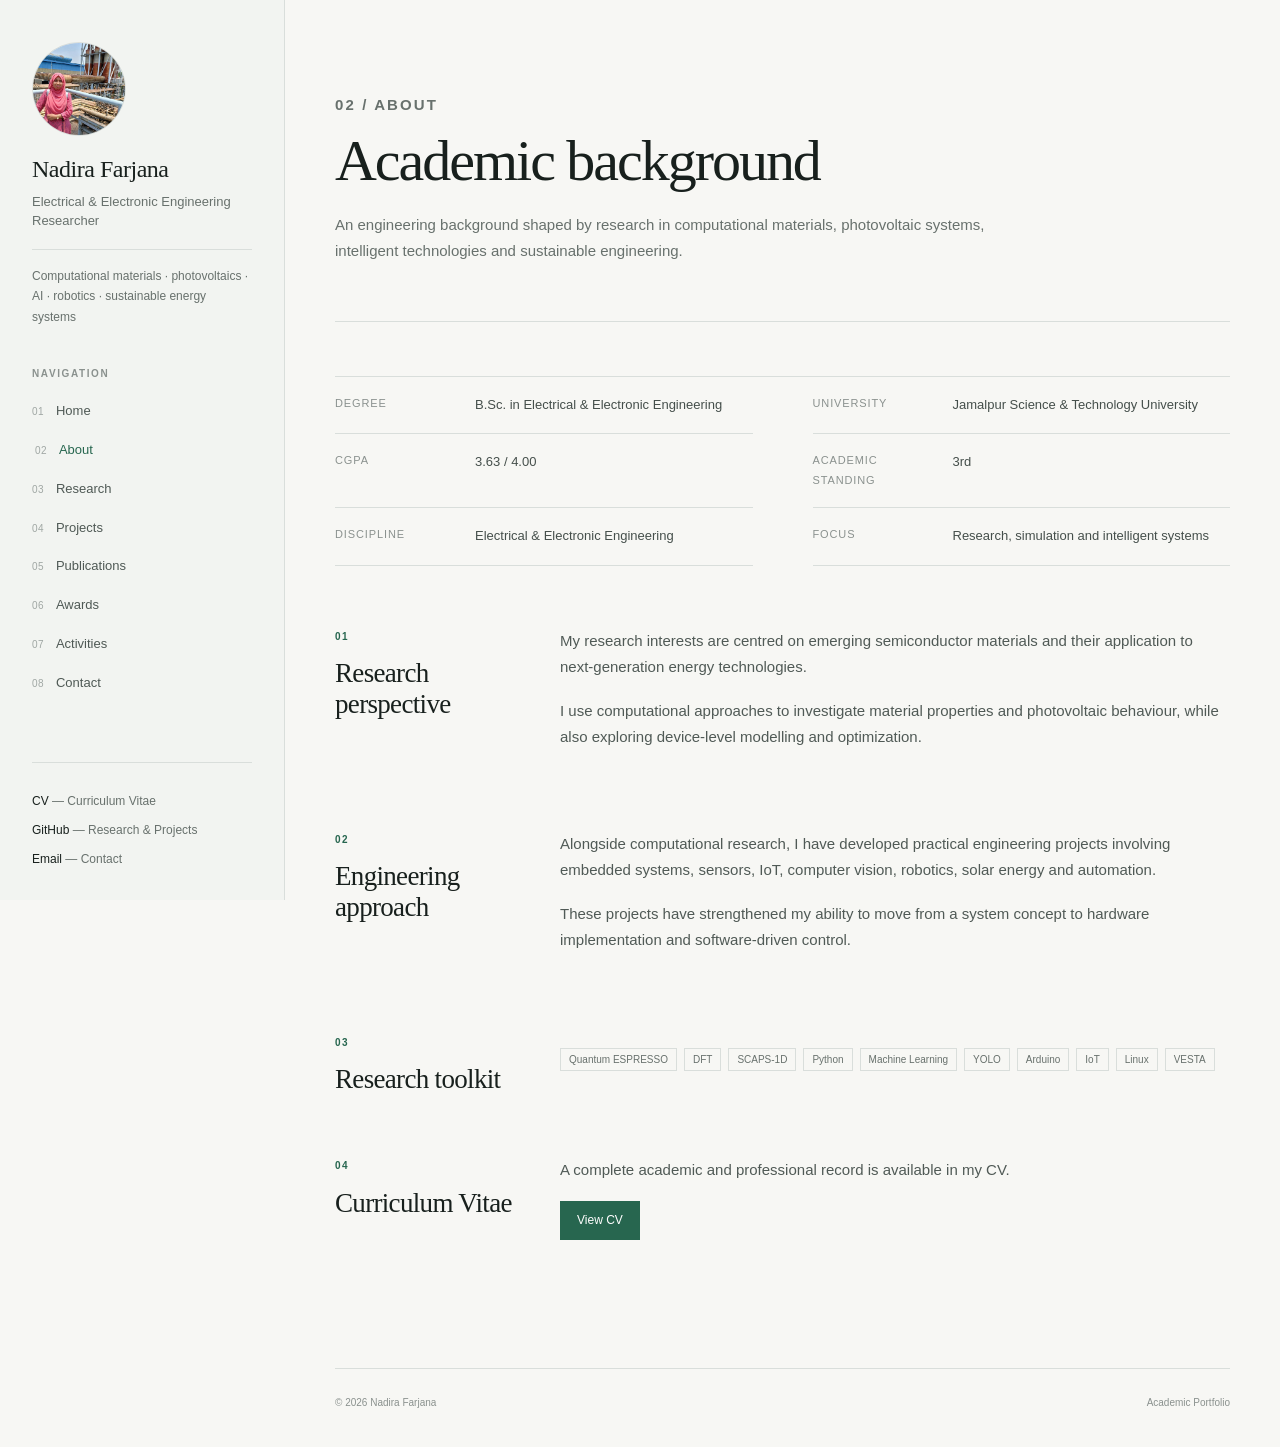
==== commit 35698182: "Update about.html" ====
--- a/about.html
+++ b/about.html
@@ -1,7 +1,6 @@
 <!DOCTYPE html>
 <html lang="en">
 <head>
-
     <meta charset="UTF-8">
     <meta name="viewport" content="width=device-width, initial-scale=1.0">
 
@@ -9,416 +8,338 @@
 
     <meta
         name="description"
-        content="About Nadira Farjana, Electrical & Electronic Engineering researcher."
+        content="Academic background and research profile of Nadira Farjana."
     >
 
     <link rel="stylesheet" href="style.css">
-
 </head>
 
 <body>
 
 <div class="site-shell">
 
-    <aside class="sidebar">
-
-        <div class="profile-block">
-
-            <img
-                src="assets/profile.jpg"
-                alt="Nadira Farjana"
-                class="profile-image"
-            >
-
-            <div class="initials">NF</div>
-
-            <h2 class="profile-name">Nadira Farjana</h2>
-
-            <p class="profile-role">
-                Electrical & Electronic Engineering Researcher
-            </p>
-
-            <p class="profile-affiliation">
-                Jamalpur Science & Technology University<br>
-                Bangladesh
-            </p>
-
-        </div>
-
-        <div class="sidebar-label">Navigation</div>
-
-        <nav class="sidebar-nav">
-
-            <a href="index.html"><span>00</span> Home</a>
-            <a href="about.html"><span>01</span> About</a>
-            <a href="research.html"><span>02</span> Research</a>
-            <a href="projects.html"><span>03</span> Projects</a>
-            <a href="publications.html"><span>04</span> Publications</a>
-            <a href="awards.html"><span>05</span> Awards</a>
-            <a href="contact.html"><span>06</span> Contact</a>
-
-        </nav>
-
-        <div class="sidebar-focus">
-
-            <div class="sidebar-label">Research Focus</div>
-
-            <ul class="focus-list">
-                <li>Computational Materials</li>
-                <li>Photovoltaics</li>
-                <li>Machine Learning</li>
-                <li>Computer Vision</li>
-                <li>Embedded Systems</li>
-                <li>Renewable Energy</li>
-            </ul>
-
-        </div>
-
-        <div class="sidebar-links">
-
-            <a href="assets/Nadira Farjana.pdf" target="_blank">
-                Curriculum Vitae ↗
-            </a>
-
-            <a
-                href="https://github.com/nadirafarjana"
-                target="_blank"
-                rel="noopener"
-            >
-                GitHub ↗
-            </a>
-
-            <a href="mailto:nadirafarjanaiva@gmail.com">
-                nadirafarjanaiva@gmail.com
-            </a>
-
-        </div>
-
-    </aside>
-
-
     <header class="mobile-header">
-
-        <div class="mobile-name">
-            Nadira Farjana
-        </div>
+        <div class="mobile-name">Nadira Farjana</div>
 
         <button
-            class="menu-button"
+            class="mobile-menu-button"
+            aria-label="Open navigation"
             aria-expanded="false"
         >
-            MENU
+            ☰
         </button>
-
     </header>
 
+    <nav class="mobile-menu">
+        <a href="index.html">01 — Home</a>
+        <a href="about.html">02 — About</a>
+        <a href="research.html">03 — Research</a>
+        <a href="projects.html">04 — Projects</a>
+        <a href="publications.html">05 — Publications</a>
+        <a href="awards.html">06 — Awards</a>
+        <a href="activities.html">07 — Activities</a>
+        <a href="contact.html">08 — Contact</a>
+    </nav>
+
+
+    <aside class="sidebar">
+
+        <div>
+
+            <div class="profile">
+
+                <img
+                    class="profile-image"
+                    src="assets/profile.jpg"
+                    alt="Nadira Farjana"
+                >
+
+                <h2 class="profile-name">
+                    Nadira Farjana
+                </h2>
+
+                <p class="profile-role">
+                    Electrical & Electronic Engineering Researcher
+                </p>
+
+                <p class="profile-domains">
+                    Computational materials · photovoltaics · AI ·
+                    robotics · sustainable energy systems
+                </p>
+
+            </div>
+
+            <p class="nav-label">Navigation</p>
+
+            <nav class="nav">
+
+                <a href="index.html"><span>01</span>Home</a>
+                <a href="about.html"><span>02</span>About</a>
+                <a href="research.html"><span>03</span>Research</a>
+                <a href="projects.html"><span>04</span>Projects</a>
+                <a href="publications.html"><span>05</span>Publications</a>
+                <a href="awards.html"><span>06</span>Awards</a>
+                <a href="activities.html"><span>07</span>Activities</a>
+                <a href="contact.html"><span>08</span>Contact</a>
+
+            </nav>
+
+        </div>
+
+        <div class="sidebar-bottom">
+
+            <div class="sidebar-links">
+
+                <a
+                    class="sidebar-link"
+                    href="assets/Nadira Farjana.pdf"
+                    target="_blank"
+                >
+                    <strong>CV</strong> — Curriculum Vitae
+                </a>
+
+                <a
+                    class="sidebar-link"
+                    href="https://github.com/nadirafarjana"
+                    target="_blank"
+                    rel="noopener"
+                >
+                    <strong>GitHub</strong> — Research & Projects
+                </a>
+
+                <a
+                    class="sidebar-link"
+                    href="mailto:nadirafarjanaiva@gmail.com"
+                >
+                    <strong>Email</strong> — Contact
+                </a>
+
+            </div>
+
+        </div>
+
+    </aside>
+
 
     <main class="main">
 
-        <div class="content">
-
-            <div class="page-kicker">
-                <span class="page-number">01 / About</span>
-                <span class="page-category">Profile</span>
-            </div>
-
-
-            <section class="section" style="padding-top: 0;">
-
-                <div class="profile-grid">
+        <div class="page">
+
+            <header class="page-header">
+
+                <p class="eyebrow">02 / About</p>
+
+                <h1>
+                    Academic background
+                </h1>
+
+                <p>
+                    An engineering background shaped by research in
+                    computational materials, photovoltaic systems,
+                    intelligent technologies and sustainable engineering.
+                </p>
+
+            </header>
+
+
+            <section>
+
+                <div class="info-grid">
+
+                    <div class="info-row">
+                        <div class="info-label">Degree</div>
+                        <div class="info-value">
+                            B.Sc. in Electrical & Electronic Engineering
+                        </div>
+                    </div>
+
+                    <div class="info-row">
+                        <div class="info-label">University</div>
+                        <div class="info-value">
+                            Jamalpur Science & Technology University
+                        </div>
+                    </div>
+
+                    <div class="info-row">
+                        <div class="info-label">CGPA</div>
+                        <div class="info-value">
+                            3.63 / 4.00
+                        </div>
+                    </div>
+
+                    <div class="info-row">
+                        <div class="info-label">Academic standing</div>
+                        <div class="info-value">
+                            3rd
+                        </div>
+                    </div>
+
+                    <div class="info-row">
+                        <div class="info-label">Discipline</div>
+                        <div class="info-value">
+                            Electrical & Electronic Engineering
+                        </div>
+                    </div>
+
+                    <div class="info-row">
+                        <div class="info-label">Focus</div>
+                        <div class="info-value">
+                            Research, simulation and intelligent systems
+                        </div>
+                    </div>
+
+                </div>
+
+            </section>
+
+
+            <section class="about-section">
+
+                <div class="about-section-header">
 
                     <div>
-
-                        <h1>
-                            Engineering ideas
-                            into useful systems.
-                        </h1>
-
-                        <div style="margin-top: 25px;">
-
-                            <p class="lead">
-                                I am an Electrical & Electronic Engineering
-                                researcher working across computational
-                                materials, photovoltaic devices, artificial
-                                intelligence and intelligent engineering
-                                systems.
-                            </p>
-
-                            <p class="lead">
-                                My research interests combine numerical
-                                simulation with data-driven approaches and
-                                practical engineering implementation.
-                            </p>
-
-                        </div>
-
-                    </div>
-
-
-                    <div class="info-table">
-
-                        <div class="info-row">
-
-                            <div class="info-label">
-                                Degree
-                            </div>
-
-                            <div class="info-value">
-                                B.Sc. in Electrical & Electronic Engineering
-                            </div>
-
-                        </div>
-
-
-                        <div class="info-row">
-
-                            <div class="info-label">
-                                University
-                            </div>
-
-                            <div class="info-value">
-                                Jamalpur Science & Technology University
-                            </div>
-
-                        </div>
-
-
-                        <div class="info-row">
-
-                            <div class="info-label">
-                                Academic standing
-                            </div>
-
-                            <div class="info-value">
-                                3.63 / 4.00
-                            </div>
-
-                        </div>
-
-
-                        <div class="info-row">
-
-                            <div class="info-label">
-                                Class position
-                            </div>
-
-                            <div class="info-value">
-                                3rd in a class of 33
-                            </div>
-
-                        </div>
-
-
-                        <div class="info-row">
-
-                            <div class="info-label">
-                                Location
-                            </div>
-
-                            <div class="info-value">
-                                Bangladesh
-                            </div>
-
-                        </div>
-
-                    </div>
-
-                </div>
-
-            </section>
-
-
-            <section class="section">
-
-                <div class="section-heading">
-
-                    <div class="section-index">
-                        01 / Research journey
-                    </div>
+                        <span class="section-number">01</span>
+                        <h2>
+                            Research perspective
+                        </h2>
+                    </div>
+
+                    <div class="about-copy">
+
+                        <p>
+                            My research interests are centred on emerging
+                            semiconductor materials and their application
+                            to next-generation energy technologies.
+                        </p>
+
+                        <p>
+                            I use computational approaches to investigate
+                            material properties and photovoltaic behaviour,
+                            while also exploring device-level modelling and
+                            optimization.
+                        </p>
+
+                    </div>
+
+                </div>
+
+            </section>
+
+
+            <section class="about-section">
+
+                <div class="about-section-header">
 
                     <div>
-                        <h2>Research journey</h2>
-                    </div>
-
-                </div>
-
-
-                <div class="timeline">
-
-                    <div class="timeline-item">
-
-                        <div class="timeline-year">
-                            FOUNDATION
-                        </div>
-
-                        <div class="timeline-title">
-                            Electrical & Electronic Engineering
-                        </div>
-
-                        <div class="timeline-description">
-                            Building a foundation in electronics,
-                            electrical systems, control, energy and
-                            engineering design.
-                        </div>
-
-                    </div>
-
-
-                    <div class="timeline-item">
-
-                        <div class="timeline-year">
-                            COMPUTATIONAL RESEARCH
-                        </div>
-
-                        <div class="timeline-title">
-                            Photovoltaic device modeling
-                        </div>
-
-                        <div class="timeline-description">
-                            Developing research experience with SCAPS-1D,
-                            semiconductor transport layers and perovskite
-                            solar-cell modeling.
-                        </div>
-
-                    </div>
-
-
-                    <div class="timeline-item">
-
-                        <div class="timeline-year">
-                            MATERIALS COMPUTATION
-                        </div>
-
-                        <div class="timeline-title">
-                            DFT & Quantum ESPRESSO
-                        </div>
-
-                        <div class="timeline-description">
-                            Expanding into computational materials research,
-                            electronic structure calculations and
-                            first-principles simulations.
-                        </div>
-
-                    </div>
-
-
-                    <div class="timeline-item">
-
-                        <div class="timeline-year">
-                            ARTIFICIAL INTELLIGENCE
-                        </div>
-
-                        <div class="timeline-title">
-                            Computer vision & intelligent systems
-                        </div>
-
-                        <div class="timeline-description">
-                            Applying deep learning, object detection and
-                            embedded AI to practical engineering problems.
-                        </div>
-
-                    </div>
-
-                </div>
-
-            </section>
-
-
-            <section class="section">
-
-                <div class="section-heading">
-
-                    <div class="section-index">
-                        02 / Technical toolkit
-                    </div>
+                        <span class="section-number">02</span>
+                        <h2>
+                            Engineering approach
+                        </h2>
+                    </div>
+
+                    <div class="about-copy">
+
+                        <p>
+                            Alongside computational research, I have developed
+                            practical engineering projects involving embedded
+                            systems, sensors, IoT, computer vision, robotics,
+                            solar energy and automation.
+                        </p>
+
+                        <p>
+                            These projects have strengthened my ability to
+                            move from a system concept to hardware
+                            implementation and software-driven control.
+                        </p>
+
+                    </div>
+
+                </div>
+
+            </section>
+
+
+            <section class="about-section">
+
+                <div class="about-section-header">
 
                     <div>
-                        <h2>Technical toolkit</h2>
-
-                        <p class="section-intro">
-                            Tools and methods used across computational,
-                            experimental and intelligent-system projects.
-                        </p>
-
-                    </div>
-
-                </div>
-
-
-                <div class="toolkit">
-
-                    <div class="toolkit-item">
-
-                        <div class="toolkit-title">
-                            Computational Materials
-                        </div>
-
-                        <div class="toolkit-text">
-                            DFT · Quantum ESPRESSO · VESTA
-                        </div>
-
-                    </div>
-
-
-                    <div class="toolkit-item">
-
-                        <div class="toolkit-title">
-                            Solar Cell Modeling
-                        </div>
-
-                        <div class="toolkit-text">
-                            SCAPS-1D · Device simulation ·
-                            Photovoltaic optimization
-                        </div>
-
-                    </div>
-
-
-                    <div class="toolkit-item">
-
-                        <div class="toolkit-title">
-                            Artificial Intelligence
-                        </div>
-
-                        <div class="toolkit-text">
-                            Python · YOLO · Deep learning ·
-                            Computer vision
-                        </div>
-
-                    </div>
-
-
-                    <div class="toolkit-item">
-
-                        <div class="toolkit-title">
-                            Embedded Systems
-                        </div>
-
-                        <div class="toolkit-text">
-                            Raspberry Pi · Arduino · Sensors ·
-                            IoT
-                        </div>
-
-                    </div>
-
-                </div>
-
-            </section>
-
-
-            <footer class="footer">
-
-                <span>© Nadira Farjana</span>
-
-                <span>
-                    <a href="contact.html">Contact</a>
-                    ·
-                    <a href="assets/Nadira Farjana.pdf">CV</a>
-                </span>
-
-            </footer>
+                        <span class="section-number">03</span>
+                        <h2>
+                            Research toolkit
+                        </h2>
+                    </div>
+
+                    <div class="about-copy">
+
+                        <div class="project-meta">
+
+                            <span class="tag">Quantum ESPRESSO</span>
+                            <span class="tag">DFT</span>
+                            <span class="tag">SCAPS-1D</span>
+                            <span class="tag">Python</span>
+                            <span class="tag">Machine Learning</span>
+                            <span class="tag">YOLO</span>
+                            <span class="tag">Arduino</span>
+                            <span class="tag">IoT</span>
+                            <span class="tag">Linux</span>
+                            <span class="tag">VESTA</span>
+
+                        </div>
+
+                    </div>
+
+                </div>
+
+            </section>
+
+
+            <section class="about-section">
+
+                <div class="about-section-header">
+
+                    <div>
+                        <span class="section-number">04</span>
+                        <h2>
+                            Curriculum Vitae
+                        </h2>
+                    </div>
+
+                    <div class="about-copy">
+
+                        <p>
+                            A complete academic and professional record is
+                            available in my CV.
+                        </p>
+
+                        <a
+                            class="button primary"
+                            href="assets/Nadira Farjana.pdf"
+                            target="_blank"
+                        >
+                            View CV
+                        </a>
+
+                    </div>
+
+                </div>
+
+            </section>
 
         </div>
+
+
+        <footer class="footer">
+
+            <span>
+                © <span data-year></span> Nadira Farjana
+            </span>
+
+            <span>
+                Academic Portfolio
+            </span>
+
+        </footer>
 
     </main>
 
--- a/style.css
+++ b/style.css
@@ -1,18 +1,26 @@
+/* =========================================================
+   NADIRA FARJANA — ACADEMIC RESEARCH PORTFOLIO
+   Version 2.2
+   ========================================================= */
+
 :root {
     --bg: #f7f7f4;
     --paper: #ffffff;
-    --text: #171a19;
-    --muted: #6d7471;
-    --line: #dfe2df;
-    --accent: #164f45;
-    --accent-soft: #e8efec;
-    --sidebar: #f2f3ef;
+    --ink: #18201d;
+    --muted: #68716d;
+    --line: #d9dedb;
+    --soft-line: #e9ecea;
+    --accent: #27664f;
+    --accent-dark: #194b3a;
+    --accent-soft: #eaf2ee;
+    --sidebar: #f2f4f1;
+
+    --serif: Georgia, "Times New Roman", serif;
+    --sans: Inter, ui-sans-serif, -apple-system, BlinkMacSystemFont,
+        "Segoe UI", Roboto, Helvetica, Arial, sans-serif;
 
     --sidebar-width: 285px;
-    --content-width: 1080px;
-
-    --serif: Georgia, "Times New Roman", serif;
-    --sans: Inter, -apple-system, BlinkMacSystemFont, "Segoe UI", Arial, sans-serif;
+    --content-width: 1050px;
 }
 
 * {
@@ -26,10 +34,15 @@
 body {
     margin: 0;
     background: var(--bg);
-    color: var(--text);
+    color: var(--ink);
     font-family: var(--sans);
     font-size: 15px;
-    line-height: 1.7;
+    line-height: 1.75;
+}
+
+img {
+    max-width: 100%;
+    display: block;
 }
 
 a {
@@ -37,846 +50,958 @@
     text-decoration: none;
 }
 
-img {
-    max-width: 100%;
-    display: block;
+a:hover {
+    color: var(--accent);
 }
 
 button {
     font: inherit;
 }
 
-/* =========================
+/* =========================================================
    LAYOUT
-========================= */
+   ========================================================= */
 
 .site-shell {
     min-height: 100vh;
-    display: grid;
-    grid-template-columns: var(--sidebar-width) minmax(0, 1fr);
 }
 
 .sidebar {
     position: fixed;
     inset: 0 auto 0 0;
     width: var(--sidebar-width);
-    height: 100vh;
+    padding: 42px 32px 30px;
     background: var(--sidebar);
     border-right: 1px solid var(--line);
-    padding: 38px 28px 28px;
     display: flex;
     flex-direction: column;
-    overflow-y: auto;
-    z-index: 100;
+    z-index: 1000;
 }
 
 .main {
-    grid-column: 2;
-    min-width: 0;
-}
-
-.content {
-    width: min(calc(100% - 96px), var(--content-width));
+    margin-left: var(--sidebar-width);
+    min-height: 100vh;
+}
+
+.page {
+    width: min(var(--content-width), calc(100% - 100px));
     margin: 0 auto;
-    padding: 54px 0 90px;
-}
-
-/* =========================
+    padding: 72px 0 100px;
+}
+
+/* =========================================================
    SIDEBAR
-========================= */
-
-.profile-block {
-    padding-bottom: 27px;
-    border-bottom: 1px solid var(--line);
+   ========================================================= */
+
+.profile {
+    margin-bottom: 38px;
 }
 
 .profile-image {
-    width: 118px;
-    height: 145px;
+    width: 94px;
+    height: 94px;
     object-fit: cover;
-    object-position: center top;
-    margin-bottom: 20px;
-    filter: saturate(0.95);
-}
-
-.initials {
-    font-family: var(--serif);
-    font-size: 13px;
-    letter-spacing: 0.12em;
-    color: var(--accent);
-    margin-bottom: 7px;
+    border-radius: 50%;
+    margin-bottom: 19px;
+    border: 1px solid var(--line);
 }
 
 .profile-name {
     margin: 0;
     font-family: var(--serif);
-    font-size: 25px;
-    line-height: 1.15;
+    font-size: 24px;
     font-weight: 500;
+    line-height: 1.2;
+    letter-spacing: -0.02em;
 }
 
 .profile-role {
-    margin: 9px 0 0;
+    margin: 8px 0 0;
     color: var(--muted);
-    font-size: 12.5px;
-    line-height: 1.55;
-}
-
-.profile-affiliation {
-    margin: 7px 0 0;
+    font-size: 13px;
+    line-height: 1.5;
+}
+
+.profile-domains {
+    margin: 18px 0 0;
+    padding-top: 16px;
+    border-top: 1px solid var(--line);
+    color: var(--muted);
     font-size: 12px;
-    line-height: 1.55;
-}
-
-.sidebar-label {
-    margin: 26px 0 9px;
-    font-size: 9.5px;
+    line-height: 1.7;
+}
+
+.nav-label {
+    margin: 0 0 11px;
+    color: #8a918e;
+    font-size: 10px;
+    font-weight: 700;
+    letter-spacing: 0.16em;
     text-transform: uppercase;
-    letter-spacing: 0.18em;
-    color: var(--muted);
-}
-
-.sidebar-nav {
+}
+
+.nav {
     display: flex;
     flex-direction: column;
     gap: 2px;
 }
 
-.sidebar-nav a {
-    position: relative;
+.nav a {
     display: flex;
     align-items: baseline;
-    gap: 9px;
+    gap: 12px;
     padding: 7px 0;
-    color: #555d59;
+    color: #4f5955;
     font-size: 13px;
-    transition: color 0.2s ease;
-}
-
-.sidebar-nav a span {
-    color: #9aa09d;
+    transition: color 0.2s ease, transform 0.2s ease;
+}
+
+.nav a span {
+    color: #a0a7a4;
     font-size: 10px;
-    letter-spacing: 0.06em;
-}
-
-.sidebar-nav a:hover,
-.sidebar-nav a.active {
+    letter-spacing: 0.04em;
+}
+
+.nav a:hover,
+.nav a.active {
     color: var(--accent);
-}
-
-.sidebar-nav a.active {
-    font-weight: 600;
-}
-
-.sidebar-nav a.active::after {
-    content: "";
-    width: 5px;
-    height: 5px;
-    border-radius: 50%;
-    background: var(--accent);
-    margin-left: auto;
-    align-self: center;
-}
-
-.sidebar-focus {
+    transform: translateX(3px);
+}
+
+.sidebar-bottom {
+    margin-top: auto;
+    padding-top: 28px;
+    border-top: 1px solid var(--line);
+}
+
+.sidebar-links {
+    display: flex;
+    flex-direction: column;
+    gap: 8px;
+}
+
+.sidebar-link {
+    color: var(--muted);
+    font-size: 12px;
+}
+
+.sidebar-link strong {
+    color: var(--ink);
+    font-weight: 500;
+}
+
+.sidebar-note {
     margin-top: 18px;
-    padding-top: 18px;
-    border-top: 1px solid var(--line);
-}
-
-.focus-list {
-    list-style: none;
-    margin: 0;
-    padding: 0;
-}
-
-.focus-list li {
-    position: relative;
-    padding-left: 12px;
-    margin: 5px 0;
-    font-size: 11.5px;
-    color: var(--muted);
-}
-
-.focus-list li::before {
-    content: "";
-    position: absolute;
-    left: 0;
-    top: 0.75em;
-    width: 4px;
-    height: 4px;
-    background: var(--accent);
-    border-radius: 50%;
-}
-
-.sidebar-links {
-    margin-top: auto;
-    padding-top: 25px;
-}
-
-.sidebar-links a {
-    display: block;
-    font-size: 12px;
-    margin: 6px 0;
-    color: #515955;
-}
-
-.sidebar-links a:hover {
-    color: var(--accent);
-}
-
-.sidebar-email {
-    word-break: break-word;
-}
-
-/* =========================
+    color: #8b918e;
+    font-size: 10px;
+    line-height: 1.6;
+}
+
+/* =========================================================
    MOBILE HEADER
-========================= */
+   ========================================================= */
 
 .mobile-header {
     display: none;
 }
 
-/* =========================
-   PAGE HEADER
-========================= */
-
-.page-kicker {
-    display: flex;
-    justify-content: space-between;
-    align-items: center;
-    gap: 20px;
-    padding-bottom: 17px;
-    border-bottom: 1px solid var(--line);
-    margin-bottom: 48px;
-}
-
-.page-number {
-    font-size: 10px;
+.mobile-menu {
+    display: none;
+}
+
+/* =========================================================
+   TYPOGRAPHY
+   ========================================================= */
+
+.eyebrow {
+    margin: 0 0 13px;
+    color: var(--accent);
+    font-size: 11px;
+    font-weight: 700;
+    letter-spacing: 0.14em;
     text-transform: uppercase;
-    letter-spacing: 0.16em;
-    color: var(--muted);
-}
-
-.page-category {
-    font-size: 10px;
-    text-transform: uppercase;
-    letter-spacing: 0.16em;
-    color: var(--accent);
 }
 
 h1,
 h2,
 h3,
 h4 {
+    color: var(--ink);
+}
+
+h1 {
+    margin: 0;
     font-family: var(--serif);
+    font-size: clamp(38px, 5vw, 58px);
     font-weight: 500;
-}
-
-h1 {
-    font-size: clamp(38px, 5vw, 62px);
-    line-height: 1.04;
+    line-height: 1.05;
+    letter-spacing: -0.035em;
+}
+
+h2 {
     margin: 0;
+    font-family: var(--serif);
+    font-size: 34px;
+    font-weight: 500;
+    line-height: 1.15;
     letter-spacing: -0.025em;
 }
 
-h2 {
-    font-size: 28px;
-    line-height: 1.2;
+h3 {
+    margin: 0;
+    font-size: 17px;
+    font-weight: 600;
+    line-height: 1.4;
+}
+
+p {
     margin: 0 0 18px;
-}
-
-h3 {
-    font-size: 20px;
-    line-height: 1.35;
-    margin: 0 0 8px;
-}
-
-p {
-    margin: 0 0 17px;
 }
 
 .lead {
     max-width: 720px;
-    color: #505754;
-    font-size: 16px;
-    line-height: 1.85;
-}
-
-.small {
-    font-size: 12.5px;
+    margin-top: 24px;
+    color: #4f5955;
+    font-size: 17px;
+    line-height: 1.8;
+}
+
+.muted {
     color: var(--muted);
 }
 
-/* =========================
-   HERO
-========================= */
-
-.hero {
-    min-height: 510px;
-    display: grid;
-    grid-template-columns: minmax(0, 1fr) 220px;
-    gap: 55px;
-    align-items: center;
-    padding-bottom: 60px;
+/* =========================================================
+   PAGE HEADER
+   ========================================================= */
+
+.page-header {
+    padding-bottom: 38px;
     border-bottom: 1px solid var(--line);
-}
-
-.hero-label {
-    font-size: 10px;
-    text-transform: uppercase;
-    letter-spacing: 0.2em;
-    color: var(--accent);
-    margin-bottom: 19px;
-}
-
-.hero h1 {
-    max-width: 750px;
-}
-
-.hero-subtitle {
+    margin-bottom: 54px;
+}
+
+.page-header p {
+    max-width: 700px;
     margin-top: 20px;
-    max-width: 690px;
-    font-family: var(--serif);
-    font-size: 20px;
-    line-height: 1.5;
-    color: #4c5450;
-}
-
-.hero-description {
-    margin-top: 20px;
-    max-width: 650px;
     color: var(--muted);
-}
-
-.hero-actions {
+    font-size: 15px;
+}
+
+/* =========================================================
+   HOME
+   ========================================================= */
+
+.home-intro {
+    padding: 22px 0 68px;
+    border-bottom: 1px solid var(--line);
+}
+
+.home-intro .eyebrow {
+    margin-bottom: 20px;
+}
+
+.home-intro h1 {
+    max-width: 760px;
+}
+
+.home-intro .lead {
+    max-width: 680px;
+}
+
+.quick-links {
     display: flex;
     flex-wrap: wrap;
     gap: 10px;
-    margin-top: 28px;
+    margin-top: 30px;
+}
+
+.quick-link {
+    display: inline-flex;
+    align-items: center;
+    padding: 8px 13px;
+    border: 1px solid var(--line);
+    background: var(--paper);
+    color: #4d5753;
+    font-size: 12px;
+    transition: border-color 0.2s ease, color 0.2s ease;
+}
+
+.quick-link:hover {
+    border-color: var(--accent);
+    color: var(--accent);
+}
+
+.home-grid {
+    display: grid;
+    grid-template-columns: 1.45fr 0.8fr;
+    gap: 70px;
+    padding-top: 58px;
+}
+
+.home-section {
+    padding-bottom: 42px;
+}
+
+.section-number {
+    display: block;
+    margin-bottom: 13px;
+    color: var(--accent);
+    font-size: 10px;
+    font-weight: 700;
+    letter-spacing: 0.14em;
+}
+
+.section-title {
+    margin-bottom: 19px;
+}
+
+.section-text {
+    color: #555f5b;
+}
+
+.research-snapshot {
+    display: grid;
+    gap: 0;
+    border-top: 1px solid var(--line);
+}
+
+.snapshot-item {
+    padding: 16px 0;
+    border-bottom: 1px solid var(--line);
+}
+
+.snapshot-item h3 {
+    font-family: var(--serif);
+    font-size: 18px;
+    font-weight: 500;
+}
+
+.snapshot-item p {
+    margin: 5px 0 0;
+    color: var(--muted);
+    font-size: 12px;
+    line-height: 1.6;
+}
+
+.news-list {
+    border-top: 1px solid var(--line);
+}
+
+.news-item {
+    display: grid;
+    grid-template-columns: 90px 1fr;
+    gap: 20px;
+    padding: 17px 0;
+    border-bottom: 1px solid var(--line);
+}
+
+.news-date {
+    color: #8a918e;
+    font-size: 11px;
+    letter-spacing: 0.04em;
+}
+
+.news-item p {
+    margin: 0;
+    color: #555f5b;
+    font-size: 13px;
+}
+
+/* =========================================================
+   BUTTONS / LINKS
+   ========================================================= */
+
+.text-link {
+    color: var(--accent);
+    font-size: 13px;
+    font-weight: 600;
+    border-bottom: 1px solid rgba(39, 102, 79, 0.3);
+    padding-bottom: 2px;
+}
+
+.text-link:hover {
+    border-color: var(--accent);
+}
+
+.button-row {
+    display: flex;
+    flex-wrap: wrap;
+    gap: 10px;
+    margin-top: 25px;
 }
 
 .button {
     display: inline-flex;
     align-items: center;
     justify-content: center;
-    border: 1px solid var(--accent);
-    padding: 9px 16px;
-    font-size: 11.5px;
-    letter-spacing: 0.04em;
-    transition: 0.2s ease;
-}
-
-.button.primary {
-    background: var(--accent);
-    color: white;
-}
-
-.button.primary:hover {
-    background: #103e36;
-}
-
-.button.secondary {
-    color: var(--accent);
-}
-
-.button.secondary:hover {
-    background: var(--accent-soft);
-}
-
-.hero-photo {
-    width: 210px;
-    height: 260px;
-    object-fit: cover;
-    object-position: center top;
-    justify-self: end;
-}
-
-/* =========================
-   SECTION
-========================= */
-
-.section {
-    padding: 65px 0;
-    border-bottom: 1px solid var(--line);
-}
-
-.section:last-child {
-    border-bottom: 0;
-}
-
-.section-heading {
-    display: grid;
-    grid-template-columns: 170px minmax(0, 1fr);
-    gap: 30px;
-    margin-bottom: 32px;
-}
-
-.section-index {
-    font-size: 10px;
-    text-transform: uppercase;
-    letter-spacing: 0.16em;
-    color: var(--muted);
-    padding-top: 6px;
-}
-
-.section-heading h2 {
-    margin-bottom: 0;
-}
-
-.section-intro {
-    max-width: 700px;
-    color: var(--muted);
-}
-
-/* =========================
-   RESEARCH LIST
-========================= */
-
-.research-list {
-    border-top: 1px solid var(--line);
-}
-
-.research-item {
-    display: grid;
-    grid-template-columns: 50px 1fr 200px;
-    gap: 25px;
-    padding: 23px 0;
-    border-bottom: 1px solid var(--line);
-}
-
-.research-number {
-    font-size: 11px;
-    color: var(--accent);
-    padding-top: 4px;
-}
-
-.research-item h3 {
-    margin-bottom: 7px;
-}
-
-.research-item p {
-    color: var(--muted);
-    font-size: 13px;
-    margin: 0;
-}
-
-.research-methods {
-    font-size: 11px;
-    line-height: 1.65;
-    color: var(--muted);
-    text-align: right;
-}
-
-/* =========================
-   FEATURED PUBLICATION
-========================= */
-
-.featured-publication {
+    min-height: 39px;
+    padding: 8px 16px;
     border: 1px solid var(--line);
     background: var(--paper);
-    padding: 30px;
-}
-
-.publication-meta {
-    display: flex;
-    flex-wrap: wrap;
-    gap: 8px 18px;
-    margin-bottom: 15px;
-    color: var(--muted);
+    color: var(--ink);
+    font-size: 12px;
+    transition: all 0.2s ease;
+}
+
+.button:hover {
+    border-color: var(--accent);
+    color: var(--accent);
+}
+
+.button.primary {
+    border-color: var(--accent);
+    background: var(--accent);
+    color: #fff;
+}
+
+.button.primary:hover {
+    background: var(--accent-dark);
+    border-color: var(--accent-dark);
+    color: #fff;
+}
+
+/* =========================================================
+   ABOUT
+   ========================================================= */
+
+.info-grid {
+    display: grid;
+    grid-template-columns: 1fr 1fr;
+    gap: 0 60px;
+    border-top: 1px solid var(--line);
+}
+
+.info-row {
+    display: grid;
+    grid-template-columns: 120px 1fr;
+    gap: 20px;
+    padding: 17px 0;
+    border-bottom: 1px solid var(--line);
+}
+
+.info-label {
+    color: #8a918e;
     font-size: 11px;
     text-transform: uppercase;
     letter-spacing: 0.08em;
 }
 
+.info-value {
+    color: #454f4b;
+    font-size: 13px;
+}
+
+.about-section {
+    margin-top: 62px;
+}
+
+.about-section-header {
+    display: grid;
+    grid-template-columns: 180px 1fr;
+    gap: 45px;
+    margin-bottom: 28px;
+}
+
+.about-section-header h2 {
+    font-size: 27px;
+}
+
+.about-copy {
+    color: #505a56;
+    max-width: 740px;
+}
+
+/* =========================================================
+   RESEARCH
+   ========================================================= */
+
+.research-list {
+    border-top: 1px solid var(--line);
+}
+
+.research-item {
+    display: grid;
+    grid-template-columns: 58px 1fr 230px;
+    gap: 28px;
+    padding: 29px 0;
+    border-bottom: 1px solid var(--line);
+}
+
+.research-number {
+    color: var(--accent);
+    font-size: 11px;
+    font-weight: 700;
+    letter-spacing: 0.08em;
+}
+
+.research-main h3 {
+    font-family: var(--serif);
+    font-size: 23px;
+    font-weight: 500;
+}
+
+.research-main p {
+    margin-top: 9px;
+    color: var(--muted);
+    font-size: 13px;
+}
+
+.research-methods {
+    color: #6f7774;
+    font-size: 11px;
+    line-height: 1.8;
+}
+
+.method-label {
+    display: block;
+    margin-bottom: 5px;
+    color: #8b928f;
+    font-size: 9px;
+    font-weight: 700;
+    letter-spacing: 0.12em;
+    text-transform: uppercase;
+}
+
+/* =========================================================
+   PROJECTS
+   ========================================================= */
+
+.project-list {
+    border-top: 1px solid var(--line);
+}
+
+.project {
+    display: grid;
+    grid-template-columns: 55px 1fr;
+    gap: 22px;
+    padding: 32px 0;
+    border-bottom: 1px solid var(--line);
+}
+
+.project-number {
+    color: var(--accent);
+    font-size: 11px;
+    font-weight: 700;
+}
+
+.project-title-row {
+    display: flex;
+    align-items: flex-start;
+    justify-content: space-between;
+    gap: 30px;
+}
+
+.project h3 {
+    font-family: var(--serif);
+    font-size: 23px;
+    font-weight: 500;
+}
+
+.project-description {
+    max-width: 750px;
+    margin-top: 10px;
+    color: var(--muted);
+    font-size: 13px;
+}
+
+.project-meta {
+    display: flex;
+    flex-wrap: wrap;
+    gap: 7px;
+    margin-top: 14px;
+}
+
+.tag {
+    display: inline-block;
+    padding: 3px 8px;
+    border: 1px solid var(--line);
+    color: #68716d;
+    font-size: 10px;
+    line-height: 1.5;
+}
+
+.project-actions {
+    margin-top: 17px;
+}
+
+.project-gallery {
+    display: grid;
+    grid-template-columns: repeat(3, 1fr);
+    gap: 8px;
+    margin-top: 21px;
+}
+
+.project-gallery img {
+    width: 100%;
+    height: 145px;
+    object-fit: cover;
+    border: 1px solid var(--soft-line);
+}
+
+.project-gallery video {
+    width: 100%;
+    height: 145px;
+    object-fit: cover;
+    border: 1px solid var(--soft-line);
+    background: #111;
+}
+
+/* =========================================================
+   PUBLICATIONS
+   ========================================================= */
+
+.publication-list {
+    border-top: 1px solid var(--line);
+}
+
+.publication {
+    display: grid;
+    grid-template-columns: 70px 1fr;
+    gap: 20px;
+    padding: 28px 0;
+    border-bottom: 1px solid var(--line);
+}
+
+.publication-year {
+    color: var(--accent);
+    font-size: 11px;
+    font-weight: 700;
+}
+
 .publication-title {
     font-family: var(--serif);
-    font-size: 23px;
-    line-height: 1.42;
-    margin-bottom: 16px;
-}
-
-.publication-journal {
+    font-size: 21px;
+    line-height: 1.35;
+}
+
+.publication-authors {
+    margin-top: 8px;
+    color: var(--muted);
+    font-size: 12px;
+}
+
+.publication-venue {
+    margin-top: 5px;
+    color: #737b78;
+    font-size: 12px;
+}
+
+.publication-status {
+    display: inline-block;
+    margin-top: 12px;
+    padding: 3px 8px;
+    background: var(--accent-soft);
+    color: var(--accent-dark);
+    font-size: 10px;
+}
+
+.figure-grid {
+    display: grid;
+    grid-template-columns: repeat(2, 1fr);
+    gap: 16px;
+    margin-top: 25px;
+}
+
+.figure-card {
+    background: var(--paper);
+    border: 1px solid var(--soft-line);
+}
+
+.figure-card img {
+    width: 100%;
+    height: 220px;
+    object-fit: contain;
+    background: #fafafa;
+}
+
+.figure-caption {
+    padding: 12px 14px;
+    color: var(--muted);
+    font-size: 11px;
+}
+
+/* =========================================================
+   AWARDS
+   ========================================================= */
+
+.award-list {
+    border-top: 1px solid var(--line);
+}
+
+.award {
+    display: grid;
+    grid-template-columns: 70px 1fr;
+    gap: 20px;
+    padding: 22px 0;
+    border-bottom: 1px solid var(--line);
+}
+
+.award-year {
     color: var(--accent);
+    font-size: 11px;
+    font-weight: 700;
+}
+
+.award-title {
+    font-family: var(--serif);
+    font-size: 19px;
+}
+
+.award-org {
+    margin-top: 4px;
+    color: var(--muted);
     font-size: 12px;
 }
 
-.publication-actions {
-    margin-top: 20px;
-}
-
-.text-link {
-    color: var(--accent);
-    font-size: 12px;
-    border-bottom: 1px solid #9eb3ad;
-    padding-bottom: 2px;
-}
-
-.text-link:hover {
-    border-color: var(--accent);
-}
-
-/* =========================
-   PROJECTS
-========================= */
-
-.project-list {
+/* =========================================================
+   ACTIVITIES
+   ========================================================= */
+
+.activity-section {
+    margin-bottom: 70px;
+}
+
+.activity-heading {
+    display: grid;
+    grid-template-columns: 180px 1fr;
+    gap: 45px;
+    margin-bottom: 27px;
+}
+
+.activity-heading h2 {
+    font-size: 27px;
+}
+
+.gallery {
+    display: grid;
+    grid-template-columns: repeat(3, 1fr);
+    gap: 12px;
+}
+
+.gallery figure {
+    margin: 0;
+    background: var(--paper);
+    border: 1px solid var(--soft-line);
+}
+
+.gallery img {
+    width: 100%;
+    height: 205px;
+    object-fit: cover;
+}
+
+.gallery figcaption {
+    padding: 10px 12px;
+    color: var(--muted);
+    font-size: 11px;
+    line-height: 1.5;
+}
+
+.training-block {
+    margin-bottom: 35px;
+}
+
+.training-block h3 {
+    margin-bottom: 15px;
+    font-family: var(--serif);
+    font-size: 21px;
+    font-weight: 500;
+}
+
+.certificate-grid {
+    display: grid;
+    grid-template-columns: repeat(3, 1fr);
+    gap: 12px;
+}
+
+.certificate {
+    overflow: hidden;
+    background: var(--paper);
+    border: 1px solid var(--soft-line);
+}
+
+.certificate img {
+    width: 100%;
+    height: 215px;
+    object-fit: contain;
+    background: #fafafa;
+}
+
+.certificate-name {
+    padding: 10px 12px;
+    color: #626b67;
+    font-size: 10px;
+    line-height: 1.5;
+}
+
+/* =========================================================
+   CONTACT
+   ========================================================= */
+
+.contact-grid {
+    display: grid;
+    grid-template-columns: 1fr 0.8fr;
+    gap: 80px;
+}
+
+.contact-lead {
+    max-width: 650px;
+    color: #555f5b;
+    font-size: 16px;
+}
+
+.contact-list {
+    margin-top: 35px;
     border-top: 1px solid var(--line);
 }
 
-.project-item {
-    display: grid;
-    grid-template-columns: 235px minmax(0, 1fr);
-    gap: 30px;
-    padding: 27px 0;
+.contact-row {
+    display: grid;
+    grid-template-columns: 110px 1fr;
+    gap: 20px;
+    padding: 17px 0;
     border-bottom: 1px solid var(--line);
 }
 
-.project-image {
-    width: 235px;
-    height: 160px;
-    object-fit: cover;
-    background: #eceeeb;
-}
-
-.project-type {
-    font-size: 9.5px;
-    text-transform: uppercase;
-    letter-spacing: 0.15em;
-    color: var(--accent);
-    margin-bottom: 7px;
-}
-
-.project-item p {
-    color: var(--muted);
-    font-size: 13px;
-}
-
-.tags {
-    display: flex;
-    flex-wrap: wrap;
-    gap: 6px;
-}
-
-.tag {
-    padding: 4px 8px;
-    border: 1px solid var(--line);
-    color: #636b67;
-    font-size: 10px;
-}
-
-/* =========================
-   NEWS
-========================= */
-
-.news-list {
-    border-top: 1px solid var(--line);
-}
-
-.news-item {
-    display: grid;
-    grid-template-columns: 80px 1fr;
-    gap: 25px;
-    padding: 18px 0;
-    border-bottom: 1px solid var(--line);
-}
-
-.news-year {
-    font-family: var(--serif);
-    font-size: 17px;
-    color: var(--accent);
-}
-
-.news-item p {
-    margin: 0;
-    color: #4f5653;
-    font-size: 13px;
-}
-
-/* =========================
-   ABOUT / PROFILE
-========================= */
-
-.profile-grid {
-    display: grid;
-    grid-template-columns: 1.25fr 0.75fr;
-    gap: 55px;
-}
-
-.info-table {
-    border-top: 1px solid var(--line);
-}
-
-.info-row {
-    display: grid;
-    grid-template-columns: 145px 1fr;
-    gap: 20px;
-    padding: 14px 0;
-    border-bottom: 1px solid var(--line);
-}
-
-.info-label {
+.contact-label {
+    color: #8a918e;
     font-size: 10px;
     text-transform: uppercase;
-    letter-spacing: 0.11em;
-    color: var(--muted);
-}
-
-.info-value {
+    letter-spacing: 0.1em;
+}
+
+.contact-value {
+    color: #3f4845;
     font-size: 13px;
-}
-
-/* =========================
-   TIMELINE
-========================= */
-
-.timeline {
-    border-left: 1px solid #cfd5d2;
-    margin-left: 8px;
-}
-
-.timeline-item {
-    position: relative;
-    padding: 0 0 30px 30px;
-}
-
-.timeline-item::before {
-    content: "";
-    position: absolute;
-    left: -4px;
-    top: 7px;
-    width: 7px;
-    height: 7px;
-    border-radius: 50%;
-    background: var(--accent);
-}
-
-.timeline-year {
-    color: var(--accent);
-    font-size: 11px;
-    letter-spacing: 0.08em;
-    margin-bottom: 4px;
-}
-
-.timeline-title {
+    overflow-wrap: anywhere;
+}
+
+.contact-note {
+    padding: 25px;
+    background: var(--accent-soft);
+    border: 1px solid #d6e5dd;
+}
+
+.contact-note h3 {
     font-family: var(--serif);
-    font-size: 18px;
-    margin-bottom: 4px;
-}
-
-.timeline-description {
-    color: var(--muted);
-    font-size: 12.5px;
-}
-
-/* =========================
-   TOOLKIT
-========================= */
-
-.toolkit {
-    display: grid;
-    grid-template-columns: repeat(2, 1fr);
+    font-size: 21px;
+    font-weight: 500;
+}
+
+.contact-note p {
+    margin-top: 10px;
+    color: #5e6964;
+    font-size: 12px;
+}
+
+/* =========================================================
+   FOOTER
+   ========================================================= */
+
+.footer {
+    width: min(var(--content-width), calc(100% - 100px));
+    margin: 0 auto;
+    padding: 25px 0 35px;
     border-top: 1px solid var(--line);
-}
-
-.toolkit-item {
-    padding: 20px 0;
-    border-bottom: 1px solid var(--line);
-}
-
-.toolkit-item:nth-child(odd) {
-    padding-right: 25px;
-    border-right: 1px solid var(--line);
-}
-
-.toolkit-item:nth-child(even) {
-    padding-left: 25px;
-}
-
-.toolkit-title {
-    font-family: var(--serif);
-    font-size: 17px;
-    margin-bottom: 5px;
-}
-
-.toolkit-text {
-    color: var(--muted);
-    font-size: 12.5px;
-}
-
-/* =========================
-   PUBLICATIONS PAGE
-========================= */
-
-.pub-list {
-    border-top: 1px solid var(--line);
-}
-
-.pub-item {
-    display: grid;
-    grid-template-columns: 65px 1fr;
-    gap: 20px;
-    padding: 25px 0;
-    border-bottom: 1px solid var(--line);
-}
-
-.pub-year {
-    font-family: var(--serif);
-    font-size: 18px;
-    color: var(--accent);
-}
-
-.pub-title {
-    font-family: var(--serif);
-    font-size: 19px;
-    line-height: 1.45;
-    margin-bottom: 8px;
-}
-
-.pub-details {
-    color: var(--muted);
-    font-size: 12.5px;
-}
-
-.pub-doi {
-    margin-top: 9px;
-    font-size: 11.5px;
-    color: var(--accent);
-}
-
-/* =========================
-   CONTACT
-========================= */
-
-.contact-grid {
-    display: grid;
-    grid-template-columns: 1fr 1fr;
-    gap: 55px;
-}
-
-.contact-block {
-    border-top: 1px solid var(--line);
-}
-
-.contact-row {
-    padding: 17px 0;
-    border-bottom: 1px solid var(--line);
-}
-
-.contact-label {
-    font-size: 9.5px;
-    text-transform: uppercase;
-    letter-spacing: 0.15em;
-    color: var(--muted);
-    margin-bottom: 4px;
-}
-
-.contact-value {
-    font-family: var(--serif);
-    font-size: 19px;
-    word-break: break-word;
-}
-
-.contact-value a:hover {
-    color: var(--accent);
-}
-
-/* =========================
-   FOOTER
-========================= */
-
-.footer {
-    border-top: 1px solid var(--line);
-    padding: 28px 0 0;
-    margin-top: 30px;
+    color: #8a918e;
+    font-size: 10px;
     display: flex;
     justify-content: space-between;
     gap: 20px;
-    color: var(--muted);
-    font-size: 11px;
-}
-
-.footer a:hover {
-    color: var(--accent);
-}
-
-/* =========================
-   MENU BUTTON
-========================= */
-
-.menu-button {
+}
+
+/* =========================================================
+   IMAGE LIGHTBOX
+   ========================================================= */
+
+.lightbox {
+    position: fixed;
+    inset: 0;
     display: none;
-}
-
-/* =========================
+    align-items: center;
+    justify-content: center;
+    padding: 30px;
+    background: rgba(15, 20, 18, 0.88);
+    z-index: 3000;
+}
+
+.lightbox.open {
+    display: flex;
+}
+
+.lightbox img {
+    max-width: min(1100px, 94vw);
+    max-height: 88vh;
+    object-fit: contain;
+}
+
+.lightbox-close {
+    position: fixed;
+    top: 20px;
+    right: 24px;
+    color: white;
+    border: 0;
+    background: transparent;
+    font-size: 30px;
+    cursor: pointer;
+}
+
+/* =========================================================
    RESPONSIVE
-========================= */
+   ========================================================= */
 
 @media (max-width: 1050px) {
     :root {
-        --sidebar-width: 245px;
+        --sidebar-width: 240px;
     }
 
     .sidebar {
-        padding-left: 22px;
-        padding-right: 22px;
-    }
-
-    .content {
-        width: min(calc(100% - 60px), var(--content-width));
-    }
-
-    .hero {
-        grid-template-columns: 1fr 175px;
-        gap: 35px;
-    }
-
-    .hero-photo {
-        width: 170px;
-        height: 215px;
+        padding: 34px 25px 25px;
+    }
+
+    .page,
+    .footer {
+        width: min(var(--content-width), calc(100% - 70px));
+    }
+
+    .home-grid {
+        gap: 45px;
     }
 
     .research-item {
-        grid-template-columns: 40px 1fr 160px;
-    }
-}
-
-@media (max-width: 780px) {
+        grid-template-columns: 45px 1fr;
+    }
+
+    .research-methods {
+        grid-column: 2;
+    }
+}
+
+@media (max-width: 800px) {
     body {
         font-size: 14px;
     }
 
-    .site-shell {
-        display: block;
-    }
-
     .sidebar {
-        position: fixed;
-        left: -100%;
-        width: min(310px, 88vw);
-        transition: left 0.25s ease;
-        box-shadow: 8px 0 30px rgba(0, 0, 0, 0.08);
-    }
-
-    .sidebar.open {
-        left: 0;
+        display: none;
     }
 
     .main {
-        width: 100%;
+        margin-left: 0;
     }
 
     .mobile-header {
-        height: 62px;
-        padding: 0 20px;
+        position: sticky;
+        top: 0;
         display: flex;
         align-items: center;
         justify-content: space-between;
+        height: 62px;
+        padding: 0 20px;
+        background: rgba(247, 247, 244, 0.96);
         border-bottom: 1px solid var(--line);
-        background: rgba(247, 247, 244, 0.96);
-        position: sticky;
-        top: 0;
-        z-index: 90;
+        backdrop-filter: blur(10px);
+        z-index: 1000;
     }
 
     .mobile-name {
@@ -884,123 +1009,179 @@
         font-size: 18px;
     }
 
-    .menu-button {
-        display: inline-flex;
+    .mobile-menu-button {
         border: 0;
         background: transparent;
-        color: var(--accent);
-        text-transform: uppercase;
-        letter-spacing: 0.13em;
-        font-size: 10px;
+        color: var(--ink);
+        font-size: 22px;
         cursor: pointer;
     }
 
-    .content {
+    .mobile-menu {
+        position: fixed;
+        inset: 62px 0 auto 0;
+        display: none;
+        padding: 18px 20px 22px;
+        background: var(--paper);
+        border-bottom: 1px solid var(--line);
+        z-index: 999;
+    }
+
+    .mobile-menu.open {
+        display: block;
+    }
+
+    .mobile-menu a {
+        display: block;
+        padding: 9px 0;
+        border-bottom: 1px solid var(--soft-line);
+        color: #4d5753;
+        font-size: 13px;
+    }
+
+    .page,
+    .footer {
         width: calc(100% - 40px);
-        padding: 35px 0 60px;
-    }
-
-    .hero {
-        min-height: auto;
+    }
+
+    .page {
+        padding-top: 52px;
+    }
+
+    .home-intro {
+        padding-top: 10px;
+        padding-bottom: 48px;
+    }
+
+    .home-grid,
+    .contact-grid {
         grid-template-columns: 1fr;
         gap: 30px;
-        padding-bottom: 45px;
-    }
-
-    .hero-photo {
-        order: -1;
-        justify-self: start;
-        width: 145px;
-        height: 180px;
-    }
-
+    }
+
+    .info-grid {
+        grid-template-columns: 1fr;
+    }
+
+    .about-section-header,
+    .activity-heading {
+        grid-template-columns: 1fr;
+        gap: 8px;
+    }
+
+    .research-item {
+        grid-template-columns: 38px 1fr;
+        gap: 15px;
+    }
+
+    .research-methods {
+        grid-column: 2;
+    }
+
+    .project {
+        grid-template-columns: 38px 1fr;
+        gap: 15px;
+    }
+
+    .project-title-row {
+        display: block;
+    }
+
+    .project-gallery {
+        grid-template-columns: repeat(2, 1fr);
+    }
+
+    .gallery,
+    .certificate-grid {
+        grid-template-columns: repeat(2, 1fr);
+    }
+
+    .figure-grid {
+        grid-template-columns: 1fr;
+    }
+
+    .footer {
+        display: block;
+    }
+
+    .footer span + span {
+        display: block;
+        margin-top: 5px;
+    }
+}
+
+@media (max-width: 520px) {
     h1 {
         font-size: 39px;
     }
 
-    .hero-subtitle {
-        font-size: 18px;
-    }
-
-    .page-kicker {
-        margin-bottom: 35px;
-    }
-
-    .section {
-        padding: 48px 0;
-    }
-
-    .section-heading {
+    h2 {
+        font-size: 29px;
+    }
+
+    .lead {
+        font-size: 15px;
+    }
+
+    .news-item {
+        grid-template-columns: 70px 1fr;
+        gap: 12px;
+    }
+
+    .project-gallery,
+    .gallery,
+    .certificate-grid {
         grid-template-columns: 1fr;
-        gap: 8px;
-        margin-bottom: 25px;
-    }
-
-    .research-item {
-        grid-template-columns: 35px 1fr;
-        gap: 15px;
-    }
-
-    .research-methods {
-        grid-column: 2;
-        text-align: left;
-        padding-top: 5px;
-    }
-
-    .project-item {
-        grid-template-columns: 1fr;
-        gap: 18px;
-    }
-
-    .project-image {
-        width: 100%;
-        height: 210px;
-    }
-
-    .profile-grid,
-    .contact-grid {
-        grid-template-columns: 1fr;
-        gap: 40px;
-    }
-
-    .toolkit {
-        grid-template-columns: 1fr;
-    }
-
-    .toolkit-item:nth-child(odd) {
-        padding-right: 0;
-        border-right: 0;
-    }
-
-    .toolkit-item:nth-child(even) {
-        padding-left: 0;
-    }
-
-    .footer {
-        flex-direction: column;
-    }
-}
-
-@media (max-width: 480px) {
-    .content {
-        width: calc(100% - 30px);
-    }
-
-    h1 {
-        font-size: 34px;
-    }
-
-    .lead {
-        font-size: 14px;
-    }
-
-    .info-row {
+    }
+
+    .project-gallery img,
+    .project-gallery video,
+    .gallery img,
+    .certificate img {
+        height: auto;
+        max-height: 300px;
+    }
+
+    .info-row,
+    .contact-row {
         grid-template-columns: 1fr;
         gap: 3px;
     }
 
-    .pub-item {
+    .publication {
         grid-template-columns: 1fr;
-        gap: 6px;
-    }
-}
+        gap: 4px;
+    }
+
+    .award {
+        grid-template-columns: 1fr;
+        gap: 4px;
+    }
+}
+
+/* =========================================================
+   PRINT
+   ========================================================= */
+
+@media print {
+    .sidebar,
+    .mobile-header,
+    .mobile-menu,
+    .button,
+    .quick-links {
+        display: none !important;
+    }
+
+    .main {
+        margin: 0;
+    }
+
+    .page,
+    .footer {
+        width: 100%;
+    }
+
+    body {
+        background: white;
+    }
+}
